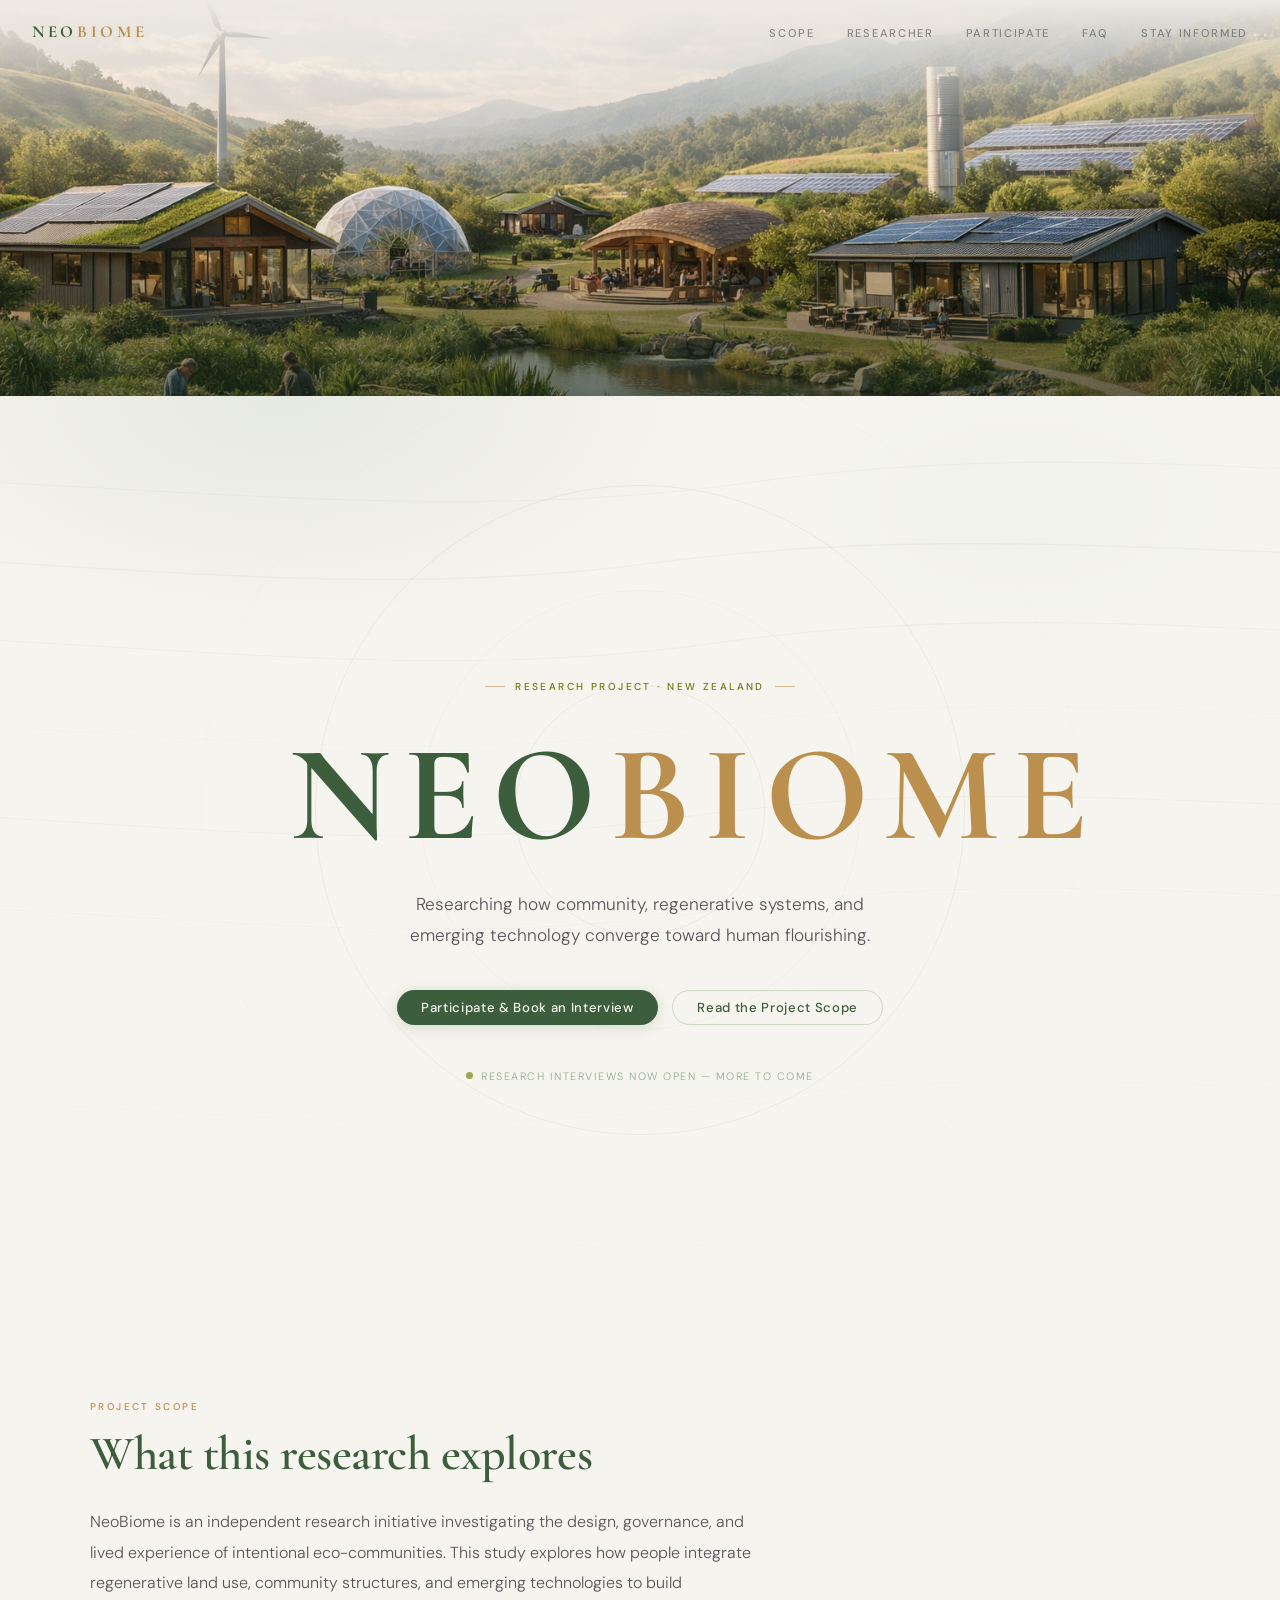
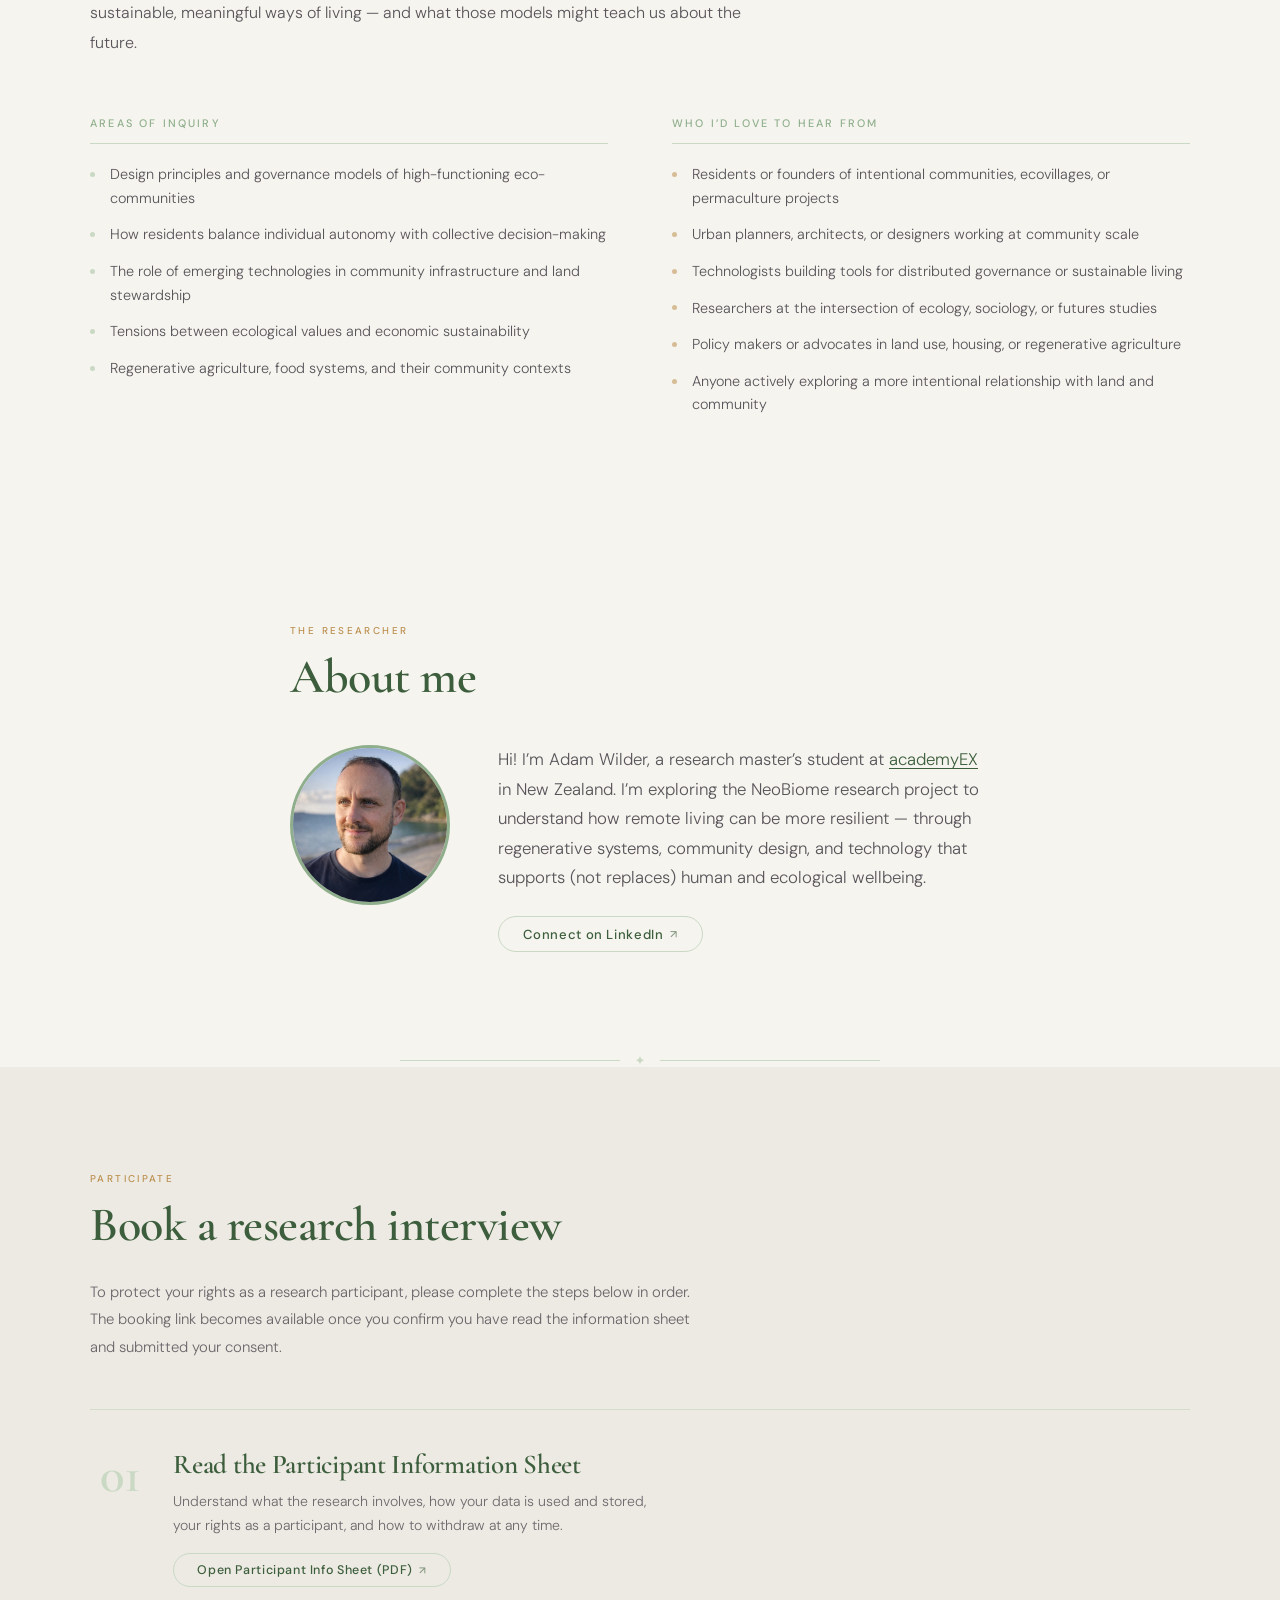
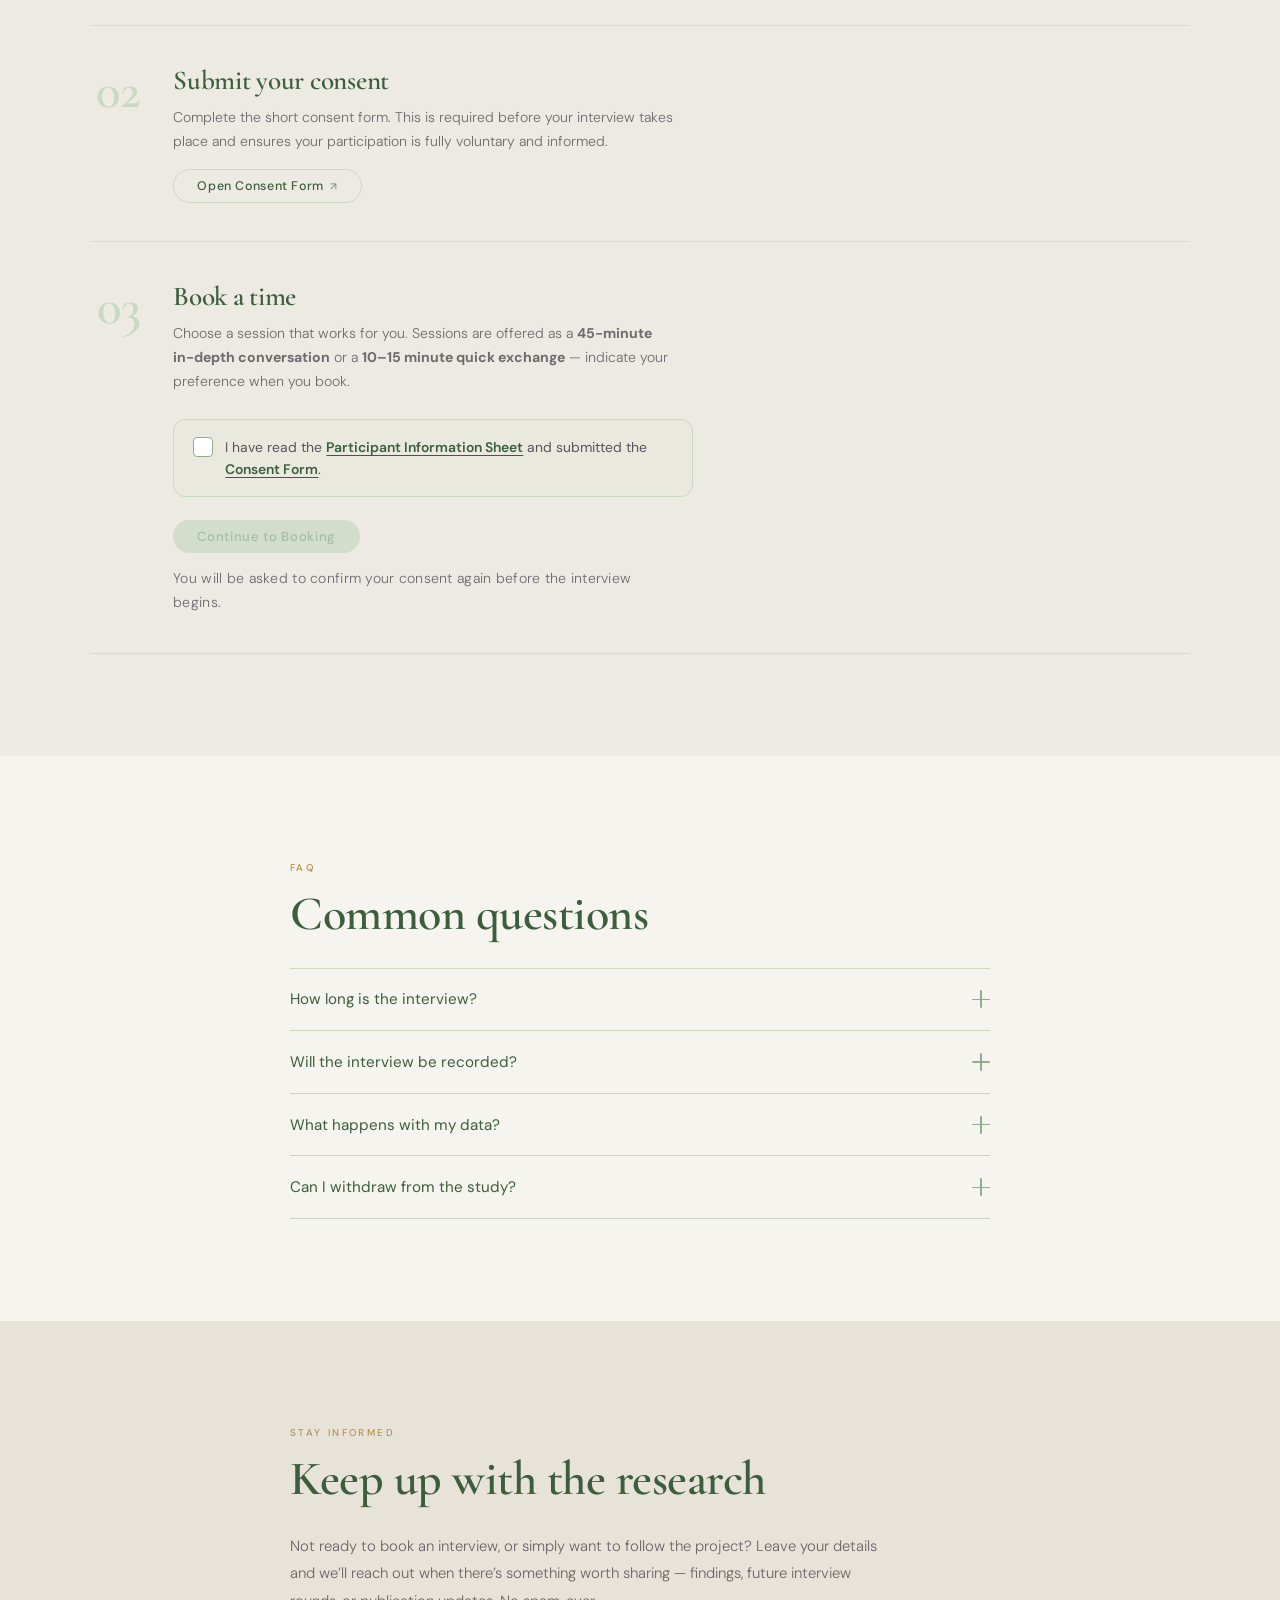
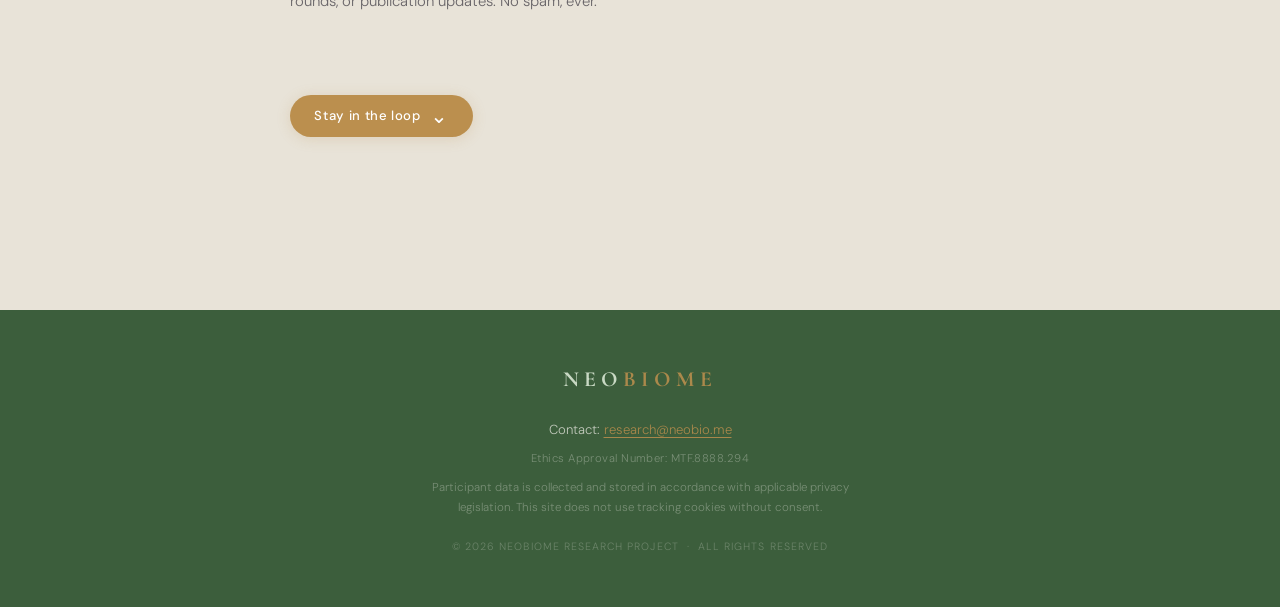
==== index.html @ b0f4252a "Update website" ====
<!DOCTYPE html>
<html lang="en">
<head>
  <meta charset="UTF-8" />
  <meta name="viewport" content="width=device-width, initial-scale=1.0" />

  <!-- ═══════════════════════════════════════════════════
       SEO
  ════════════════════════════════════════════════════ -->
  <title>NeoBiome Research Project — Community Research Interviews Now Open</title>
  <meta name="description" content="An independent research initiative exploring how community, regenerative systems, and emerging technology converge toward human flourishing. Research interviews now open." />
  <!-- REPLACE: update this canonical URL once your domain is confirmed -->
  <link rel="canonical" href="https://neobiomeresearch.com/" />

  <!-- ═══════════════════════════════════════════════════
       OpenGraph / LinkedIn / Facebook
       REPLACE: update og:url and og:image with your real domain
  ════════════════════════════════════════════════════ -->
  <meta property="og:type"        content="website" />
  <meta property="og:url"         content="https://neobiomeresearch.com/" />
  <meta property="og:title"       content="NeoBiome Research Project — Research Interviews Now Open" />
  <meta property="og:description" content="Exploring how community, regenerative systems, and emerging technology converge toward human flourishing. Share your experience in a research interview." />
  <meta property="og:image"       content="https://neobiomeresearch.com/assets/og-image.png" />
  <meta property="og:image:width"  content="1200" />
  <meta property="og:image:height" content="630" />
  <meta property="og:image:alt"    content="NEOBIOME – Research Interviews Open" />

  <!-- Twitter Card -->
  <meta name="twitter:card"        content="summary_large_image" />
  <meta name="twitter:title"       content="NeoBiome Research Project" />
  <meta name="twitter:description" content="Research interviews now open. Exploring community, regenerative systems, and emerging technology." />
  <meta name="twitter:image"       content="https://neobiomeresearch.com/assets/og-image.png" />

  <!-- ═══════════════════════════════════════════════════
       Favicon
       Create /assets/favicon.svg — see instructions below
  ════════════════════════════════════════════════════ -->
  <link rel="icon" type="image/svg+xml" href="/assets/favicon.svg" />
  <link rel="icon" type="image/png"     href="/assets/favicon.png" sizes="32x32" />

  <!-- ═══════════════════════════════════════════════════
       Google Analytics 4

       HOW TO ADD GA4 (3 steps):
       1. Go to analytics.google.com → Admin → Create Property
          → Set up a "Web" data stream for your domain
       2. Copy your Measurement ID — it looks like: G-XXXXXXXXXX
       3. Replace YOUR_GA4_MEASUREMENT_ID in both lines below,
          then delete the surrounding HTML comment tags

       IMPORTANT: Do not share your Measurement ID publicly in
       a README. It is safe in HTML but not in docs.
  ════════════════════════════════════════════════════ -->
  <!--
  <script async src="https://www.googletagmanager.com/gtag/js?id=YOUR_GA4_MEASUREMENT_ID"></script>
  <script>
    window.dataLayer = window.dataLayer || [];
    function gtag(){ dataLayer.push(arguments); }
    gtag('js', new Date());
    gtag('config', 'YOUR_GA4_MEASUREMENT_ID');
  </script>
  -->

  <!-- ═══════════════════════════════════════════════════
       Fonts: Cormorant Garamond (wordmark/headings) + DM Sans (body/UI)
  ════════════════════════════════════════════════════ -->
  <link rel="preconnect" href="https://fonts.googleapis.com" />
  <link rel="preconnect" href="https://fonts.gstatic.com" crossorigin />
  <link href="https://fonts.googleapis.com/css2?family=Cormorant+Garamond:ital,wght@0,400;0,600;0,700;1,400&family=DM+Sans:ital,opsz,wght@0,9..40,300;0,9..40,400;0,9..40,500;1,9..40,300&display=swap" rel="stylesheet" />

  <link rel="stylesheet" href="styles.css" />
</head>
<body>

  <!-- ══════════════════════════════════════════
       NAVIGATION
  ══════════════════════════════════════════ -->
  <nav class="site-nav" id="site-nav" aria-label="Site navigation">
    <a href="#hero" class="nav-wordmark" aria-label="NeoBiome — return to top">
      <span class="neo">NEO</span><span class="biome">BIOME</span>
    </a>

    <ul class="nav-links" id="nav-links" role="list">
      <li><a href="#scope">Scope</a></li>
      <li><a href="#researcher">Researcher</a></li>
      <li><a href="#participate">Participate</a></li>
      <li><a href="#faq">FAQ</a></li>
      <li><a href="#stay-informed">Stay Informed</a></li>
    </ul>

    <button class="nav-toggle" id="nav-toggle" aria-label="Open menu" aria-expanded="false" aria-controls="nav-links">
      <span></span>
      <span></span>
      <span></span>
    </button>
  </nav>


  <!-- ══════════════════════════════════════════
       SCENE IMAGE
  ══════════════════════════════════════════ -->
  <div class="scene">
    <img src="image.png" alt="Landscape representing the NeoBiome research context" />
  </div>

  <!-- ══════════════════════════════════════════
       HERO
  ══════════════════════════════════════════ -->
  <section id="hero" class="hero">

    <!-- Subtle topographic contour lines -->
    <svg class="topo-bg" aria-hidden="true" viewBox="0 0 1440 700"
         preserveAspectRatio="xMidYMid slice" xmlns="http://www.w3.org/2000/svg">
      <path d="M-200,65  C 200,42  500,110 800,68  C1100,26  1280,80  1640,58"  fill="none" stroke="#3C5E3C" stroke-width="0.8" opacity="0.042"/>
      <path d="M-200,125 C 150,100 430,170 730,130 C1030,90  1260,145 1640,118" fill="none" stroke="#3C5E3C" stroke-width="1"   opacity="0.052"/>
      <path d="M-200,188 C 200,162 480,235 780,192 C1080,150 1290,208 1640,180" fill="none" stroke="#3C5E3C" stroke-width="0.9" opacity="0.048"/>
      <path d="M-200,255 C 180,228 460,302 760,258 C1060,215 1275,272 1640,246" fill="none" stroke="#BB8F4E" stroke-width="0.8" opacity="0.040"/>
      <path d="M-200,325 C 170,298 450,372 750,328 C1050,285 1270,342 1640,316" fill="none" stroke="#3C5E3C" stroke-width="1"   opacity="0.038"/>
      <path d="M-200,398 C 200,370 480,445 780,400 C1080,356 1285,414 1640,387" fill="none" stroke="#3C5E3C" stroke-width="0.8" opacity="0.032"/>
      <path d="M-200,472 C 160,445 440,520 740,475 C1040,430 1265,488 1640,461" fill="none" stroke="#BB8F4E" stroke-width="0.7" opacity="0.028"/>
      <path d="M-200,548 C 200,520 480,595 780,550 C1080,506 1280,564 1640,537" fill="none" stroke="#3C5E3C" stroke-width="0.7" opacity="0.024"/>
    </svg>

    <!-- Breathing rings -->
    <div class="rings" aria-hidden="true">
      <div class="ring"></div>
      <div class="ring"></div>
      <div class="ring"></div>
      <div class="ring"></div>
    </div>

    <div class="hero-content">

      <div class="label anim-rise" style="--delay: 0.2s">
        <span class="label-line"></span>
        Research Project · New Zealand
        <span class="label-line"></span>
      </div>

      <h1 class="wordmark anim-rise" style="--delay: 0.4s" aria-label="NeoBiome">
        <span class="neo">NEO</span><span class="biome">BIOME</span>
      </h1>

      <p class="hero-tagline anim-rise" style="--delay: 0.6s">
        Researching how community, regenerative systems,
        and emerging technology converge toward human flourishing.
      </p>

      <div class="hero-actions anim-rise" style="--delay: 0.8s">
        <a href="#participate" class="btn btn-primary">Participate &amp; Book an Interview</a>
        <a href="#scope"       class="btn btn-ghost">Read the Project Scope</a>
      </div>

      <div class="status-row anim-rise" style="--delay: 1.0s">
        <span class="dot" aria-hidden="true"></span>
        <span>Research interviews now open &mdash; more to come</span>
      </div>

    </div>
  </section>


  <!-- ══════════════════════════════════════════
       PROJECT SCOPE
  ══════════════════════════════════════════ -->
  <section id="scope" class="section section-scope">
    <div class="section-inner">

      <div class="section-label">Project Scope</div>
      <h2>What this research explores</h2>

      <p class="scope-overview">
        NeoBiome is an independent research initiative investigating the design, governance,
        and lived experience of intentional eco-communities. This study explores how people
        integrate regenerative land use, community structures, and emerging technologies to
        build sustainable, meaningful ways of living — and what those models might teach us
        about the future.
      </p>

      <div class="scope-columns">

        <div class="scope-col">
          <h3>Areas of inquiry</h3>
          <ul class="scope-list">
            <li>Design principles and governance models of high-functioning eco-communities</li>
            <li>How residents balance individual autonomy with collective decision-making</li>
            <li>The role of emerging technologies in community infrastructure and land stewardship</li>
            <li>Tensions between ecological values and economic sustainability</li>
            <li>Regenerative agriculture, food systems, and their community contexts</li>
          </ul>
        </div>

        <div class="scope-col">
          <h3>Who I&rsquo;d love to hear from</h3>
          <ul class="scope-list scope-list--accent">
            <li>Residents or founders of intentional communities, ecovillages, or permaculture projects</li>
            <li>Urban planners, architects, or designers working at community scale</li>
            <li>Technologists building tools for distributed governance or sustainable living</li>
            <li>Researchers at the intersection of ecology, sociology, or futures studies</li>
            <li>Policy makers or advocates in land use, housing, or regenerative agriculture</li>
            <li>Anyone actively exploring a more intentional relationship with land and community</li>
          </ul>
        </div>

      </div>
    </div>
  </section>


  <!-- ══════════════════════════════════════════
       RESEARCHER
  ══════════════════════════════════════════ -->
  <section id="researcher" class="section section-researcher">
    <div class="section-inner section-inner--narrow">

      <div class="section-label">The Researcher</div>
      <h2>About me</h2>

      <div class="researcher-layout">

        <div class="researcher-photo-wrap">
          <!-- REPLACE: add your profile photo to /assets/ and update src below -->
          <img src="assets/profile.jpeg" alt="Adam Wilder" class="researcher-photo" />
        </div>

        <div class="researcher-bio">
          <p>
            Hi! I&rsquo;m Adam Wilder, a research master&rsquo;s student at
            <a href="https://www.academyex.com/" target="_blank" rel="noopener noreferrer">academyEX</a>
            in New Zealand. I&rsquo;m exploring the NeoBiome research project to understand
            how remote living can be more resilient &mdash; through regenerative systems,
            community design, and technology that supports (not replaces) human and
            ecological wellbeing.
          </p>
          <a href="https://www.linkedin.com/in/wilderadam/"
             target="_blank" rel="noopener noreferrer"
             class="btn btn-ghost btn-linkedin">
            Connect on LinkedIn <span class="btn-ext" aria-hidden="true">↗</span>
          </a>
        </div>

      </div>

    </div>
  </section>


  <!-- ══════════════════════════════════════════
       SECTION DIVIDER
  ══════════════════════════════════════════ -->
  <div class="section-divider" aria-hidden="true">
    <span class="divider-line"></span>
    <span class="divider-leaf">&#10022;</span>
    <span class="divider-line"></span>
  </div>


  <!-- ══════════════════════════════════════════
       PARTICIPATE — CONSENT GATE
  ══════════════════════════════════════════ -->
  <section id="participate" class="section section-participate">
    <div class="section-inner">

      <div class="section-label">Participate</div>
      <h2>Book a research interview</h2>

      <p class="section-intro">
        To protect your rights as a research participant, please complete the steps below in
        order. The booking link becomes available once you confirm you have read the information
        sheet and submitted your consent.
      </p>

      <div class="consent-gate" role="list">

        <!-- Step 01 -->
        <div class="step" role="listitem">
          <div class="step-layout">
            <span class="step-num" aria-hidden="true">01</span>
            <div class="step-body">
              <h3>Read the Participant Information Sheet</h3>
              <p>Understand what the research involves, how your data is used and stored,
                 your rights as a participant, and how to withdraw at any time.</p>
              <!-- REPLACE: set href to your PDF URL, e.g. a Google Drive link or /assets/participant-info.pdf -->
              <a href="/assets/docs/Participant-Information-Sheet.pdf"
                 target="_blank" rel="noopener noreferrer"
                 class="btn btn-step">
                Open Participant Info Sheet (PDF) <span class="btn-ext" aria-hidden="true">↗</span>
              </a>
            </div>
          </div>
        </div>

        <!-- Step 02 -->
        <div class="step" role="listitem">
          <div class="step-layout">
            <span class="step-num" aria-hidden="true">02</span>
            <div class="step-body">
              <h3>Submit your consent</h3>
              <p>Complete the short consent form. This is required before your interview
                 takes place and ensures your participation is fully voluntary and informed.</p>
              <!-- REPLACE: set href to your Microsoft Forms consent URL -->
              <a href="https://forms.office.com/e/SNfatqB4rr"
                 target="_blank" rel="noopener noreferrer"
                 class="btn btn-step">
                Open Consent Form <span class="btn-ext" aria-hidden="true">↗</span>
              </a>
            </div>
          </div>
        </div>

        <!-- Step 03 -->
        <div class="step step--book" role="listitem">
          <div class="step-layout">
            <span class="step-num" aria-hidden="true">03</span>
            <div class="step-body">
              <h3>Book a time</h3>
              <p>Choose a session that works for you. Sessions are offered as a
                 <strong>45-minute in-depth conversation</strong> or a
                 <strong>10–15 minute quick exchange</strong> — indicate your preference
                 when you book.</p>

              <label class="consent-check" for="consent-checkbox">
                <input type="checkbox" id="consent-checkbox" />
                <span class="check-mark" aria-hidden="true"></span>
                <span class="check-label">
                  I have read the
                  <a href="/assets/docs/Participant-Information-Sheet.pdf" target="_blank" rel="noopener noreferrer">Participant Information Sheet</a>
                  and submitted the
                  <a href="https://forms.office.com/e/SNfatqB4rr" target="_blank" rel="noopener noreferrer">Consent Form</a>.
                </span>
              </label>

              <!-- Booking URL is already live — provided by user -->
              <a href="https://outlook.office.com/book/NeobiomeResearchProjectInterviews@neobio.me/?ismsaljsauthenabled"
                 target="_blank" rel="noopener noreferrer"
                 class="btn btn-primary btn-book"
                 id="booking-btn"
                 aria-disabled="true"
                 tabindex="-1">
                Continue to Booking
              </a>

              <p class="consent-note">
                You will be asked to confirm your consent again before the interview begins.
              </p>
            </div>
          </div>
        </div>

      </div><!-- /consent-gate -->
    </div>
  </section>


  <!-- ══════════════════════════════════════════
       FAQ
  ══════════════════════════════════════════ -->
  <section id="faq" class="section section-faq">
    <div class="section-inner section-inner--narrow">

      <div class="section-label">FAQ</div>
      <h2>Common questions</h2>

      <div class="faq-list">

        <div class="faq-item">
          <button class="faq-q" aria-expanded="false">
            How long is the interview?
            <span class="faq-icon" aria-hidden="true"></span>
          </button>
          <div class="faq-a" hidden>
            <p>Sessions are offered as a <strong>45-minute in-depth conversation</strong>
               or a <strong>10–15 minute quick exchange</strong> if your time is limited.
               Both formats are equally valued — you can indicate your preference when booking.</p>
          </div>
        </div>

        <div class="faq-item">
          <button class="faq-q" aria-expanded="false">
            Will the interview be recorded?
            <span class="faq-icon" aria-hidden="true"></span>
          </button>
          <div class="faq-a" hidden>
            <p>Only with your explicit consent. If you agree, the session may be audio-recorded
               to support accurate note-taking. Recordings are not shared externally and are
               deleted after transcription is complete.</p>
          </div>
        </div>

        <div class="faq-item">
          <button class="faq-q" aria-expanded="false">
            What happens with my data?
            <span class="faq-icon" aria-hidden="true"></span>
          </button>
          <div class="faq-a" hidden>
            <p>All data is anonymised before analysis. Nothing identifying will be published
               without your explicit consent. Full details — including retention periods and
               secure storage arrangements — are in the <a href="assets/docs/Participant-Information-Sheet.pdf" target="_blank" rel="noopener noreferrer">Participant Information Sheet</a>.</p>
          </div>
        </div>

        <div class="faq-item">
          <button class="faq-q" aria-expanded="false">
            Can I withdraw from the study?
            <span class="faq-icon" aria-hidden="true"></span>
          </button>
          <div class="faq-a" hidden>
            <p>Yes. You may withdraw at any time before data analysis begins, without giving
               a reason and without any consequence. Any data collected will be excluded from
               the study upon request. Contact
               <!-- REPLACE: update if email changes -->
               <a href="mailto:research@neobio.me">research@neobio.me</a>
               to withdraw.</p>
          </div>
        </div>

      </div>
    </div>
  </section>


  <!-- ══════════════════════════════════════════
       STAY INFORMED — Expression of Interest
  ══════════════════════════════════════════ -->
  <section id="stay-informed" class="section section-eoi">
    <div class="section-inner section-inner--narrow">

      <div class="section-label">Stay Informed</div>
      <h2>Keep up with the research</h2>

      <p class="section-intro">
        Not ready to book an interview, or simply want to follow the project?
        Leave your details and we&rsquo;ll reach out when there&rsquo;s something
        worth sharing &mdash; findings, future interview rounds, or publication updates.
        No spam, ever.
      </p>

      <!-- Toggle button — form is closed by default -->
      <button class="btn btn-gold eoi-toggle" id="eoi-toggle" aria-expanded="false" aria-controls="eoi-collapse">
        Stay in the loop
        <span class="eoi-toggle-arrow" aria-hidden="true">&#8964;</span>
      </button>

      <!-- Collapsible form panel -->
      <div class="eoi-collapse" id="eoi-collapse" aria-hidden="true">

        <form class="eoi-form" id="eoi-form" action="https://formspree.io/f/mvzbnyaa" method="POST">

          <div class="eoi-row">
            <label class="eoi-label" for="eoi-name">Name <span class="eoi-required" aria-hidden="true">*</span></label>
            <input class="eoi-input" id="eoi-name" name="name" type="text" required placeholder="Your name" autocomplete="name" />
          </div>

          <div class="eoi-row">
            <label class="eoi-label" for="eoi-email">Email <span class="eoi-required" aria-hidden="true">*</span></label>
            <input class="eoi-input" id="eoi-email" name="email" type="email" required placeholder="you@example.com" autocomplete="email" />
          </div>

          <div class="eoi-row">
            <label class="eoi-label" for="eoi-org">Organisation <span class="eoi-optional">optional</span></label>
            <input class="eoi-input" id="eoi-org" name="organisation" type="text" placeholder="e.g. university, community, company" />
          </div>

          <div class="eoi-row">
            <label class="eoi-label" for="eoi-draws">What draws you here <span class="eoi-optional">optional</span></label>
            <textarea class="eoi-input eoi-textarea" id="eoi-draws" name="draws_you" rows="4" placeholder="Tell us a little about your interest in the project…"></textarea>
          </div>

          <div class="eoi-row">
            <span class="eoi-label">Areas of interest <span class="eoi-optional">optional</span></span>
            <div class="eoi-check-grid">
              <label class="eoi-check-item">
                <input type="checkbox" name="interest" value="Eco-villages / Community building" />
                <span class="eoi-check-box" aria-hidden="true"></span>
                <span>Eco-villages / Community building</span>
              </label>
              <label class="eoi-check-item">
                <input type="checkbox" name="interest" value="Technology adaptation" />
                <span class="eoi-check-box" aria-hidden="true"></span>
                <span>Technology adaptation</span>
              </label>
              <label class="eoi-check-item">
                <input type="checkbox" name="interest" value="Policy / Legal" />
                <span class="eoi-check-box" aria-hidden="true"></span>
                <span>Policy / Legal</span>
              </label>
              <label class="eoi-check-item">
                <input type="checkbox" name="interest" value="Housing / Infrastructure" />
                <span class="eoi-check-box" aria-hidden="true"></span>
                <span>Housing / Infrastructure</span>
              </label>
              <label class="eoi-check-item">
                <input type="checkbox" name="interest" value="Energy systems" />
                <span class="eoi-check-box" aria-hidden="true"></span>
                <span>Energy systems</span>
              </label>
              <label class="eoi-check-item">
                <input type="checkbox" name="interest" value="Food systems" />
                <span class="eoi-check-box" aria-hidden="true"></span>
                <span>Food systems</span>
              </label>
              <label class="eoi-check-item eoi-check-other">
                <input type="checkbox" name="interest" value="Other" id="interest-other-check" />
                <span class="eoi-check-box" aria-hidden="true"></span>
                <span>Other</span>
              </label>
            </div>
            <input class="eoi-input eoi-other-input" id="interest-other-text" name="interest_other"
                   type="text" placeholder="Please specify…" hidden />
          </div>

          <!-- Honeypot — hidden from humans, catches bots -->
          <input type="text" name="_gotcha" style="display:none" tabindex="-1" autocomplete="off" />

          <div class="eoi-actions">
            <button type="submit" class="btn btn-gold" id="eoi-submit">
              Send my details
            </button>
          </div>

          <p class="eoi-status" id="eoi-status" aria-live="polite" hidden></p>

        </form>

        <p class="eoi-privacy">
          Your details will be used only to send you updates about this research project.
          To be removed from the list at any time, email
          <a href="mailto:research@neobio.me">research@neobio.me</a>.
          We do not share your information with third parties.
        </p>

      </div>

    </div>
  </section>


  <!-- ══════════════════════════════════════════
       FOOTER
  ══════════════════════════════════════════ -->
  <footer class="site-footer">

    <div class="footer-content">

      <div class="footer-wordmark" aria-label="NeoBiome">
        <span class="neo">NEO</span><span class="biome">BIOME</span>
      </div>

      <p class="footer-copy">
        Contact:
        <a href="mailto:research@neobio.me">research@neobio.me</a>
      </p>

    
      <p class="footer-ethics">
        Ethics Approval Number: MTF.8888.294
      </p>

      <p class="footer-privacy">
        Participant data is collected and stored in accordance with applicable privacy
        legislation. This site does not use tracking cookies without consent.
      </p>

      <p class="footer-legal">
        &copy; 2026 NeoBiome Research Project &nbsp;&middot;&nbsp; All rights reserved
      </p>

    </div>
  </footer>

  <script src="script.js"></script>
</body>
</html>
---- styles.css ----
/* ═══════════════════════════════════════════════════════
   NEOBIOME RESEARCH — styles.css
   ═══════════════════════════════════════════════════════ */

/* ── Reset ── */
*, *::before, *::after {
  box-sizing: border-box;
  margin: 0;
  padding: 0;
}

/* ── Custom Properties ── */
:root {
  /* Brand palette */
  --forest:      #3C5E3C;
  --sage:        #8FAF8C;
  --olive:       #677C0F;
  --spring:      #9AA84D;
  --graphite:    #58545A;
  --moss:        #C9D9C4;
  --gold:        #BB8F4E;
  --ivory:       #F6F4EF;
  --ivory-mid:   #EDEAE3;
  --ivory-dark:  #E8E3D8;

  /* Typography */
  --font-display: 'Cormorant Garamond', Georgia, serif;
  --font-body:    'DM Sans', system-ui, -apple-system, sans-serif;

  /* Spacing & Layout */
  --max-width:    1100px;
  --section-pad:  clamp(4rem, 8vw, 7rem);
  --radius-pill:  100px;
  --radius-card:  12px;

  /* Shadows */
  --shadow-btn:   0 2px 14px rgba(60, 94, 60, 0.18);
  --shadow-soft:  0 4px 24px rgba(60, 94, 60, 0.08);

  /* Motion */
  --ease:         0.25s ease;
}

/* ── Base ── */
html {
  scroll-behavior: smooth;
}

body {
  background-color: var(--ivory);
  color: var(--graphite);
  font-family: var(--font-body);
  font-weight: 300;
  font-size: 1rem;
  line-height: 1.72;
  -webkit-font-smoothing: antialiased;
  -moz-osx-font-smoothing: grayscale;
}

img { display: block; max-width: 100%; }
a   { color: inherit; text-decoration: none; }
ul  { list-style: none; }

/* ── Accessibility: focus rings ── */
:focus-visible {
  outline: 2px solid var(--gold);
  outline-offset: 3px;
  border-radius: 3px;
}

/* ── Shared wordmark split colours ── */
.neo   { color: var(--forest); }
.biome { color: var(--gold); }


/* ═══════════════════════════════════════════════════════
   ANIMATIONS
   ═══════════════════════════════════════════════════════ */
@keyframes riseIn {
  from { opacity: 0; transform: translateY(22px); }
  to   { opacity: 1; transform: translateY(0); }
}

@keyframes breathe {
  0%, 100% { transform: translate(-50%, -50%) scale(1);    opacity: 1; }
  50%       { transform: translate(-50%, -50%) scale(1.04); opacity: 0.48; }
}

@keyframes pulse {
  0%, 100% { opacity: 1;   box-shadow: 0 0 0 0   rgba(154, 168, 77, 0.5); }
  50%       { opacity: 0.6; box-shadow: 0 0 0 6px rgba(154, 168, 77, 0); }
}

.anim-rise {
  opacity: 0;
  animation: riseIn 1s ease forwards;
  animation-delay: var(--delay, 0s);
}


/* ═══════════════════════════════════════════════════════
   NAVIGATION
   ═══════════════════════════════════════════════════════ */
.site-nav {
  position: fixed;
  top: 0; left: 0; right: 0;
  z-index: 200;
  display: flex;
  align-items: center;
  justify-content: space-between;
  padding: 1.1rem 2rem;
  transition: background var(--ease), box-shadow var(--ease);
}

.site-nav.scrolled {
  background: rgba(246, 244, 239, 0.93);
  backdrop-filter: blur(14px);
  -webkit-backdrop-filter: blur(14px);
  box-shadow: 0 1px 0 rgba(60, 94, 60, 0.09);
}

.nav-wordmark {
  font-family: var(--font-display);
  font-size: 1.05rem;
  font-weight: 700;
  letter-spacing: 0.22em;
  text-transform: uppercase;
  transition: opacity var(--ease);
}
.nav-wordmark:hover { opacity: 0.65; }

.nav-links {
  display: flex;
  gap: 2rem;
  list-style: none;
}

.nav-links a {
  font-size: 0.7rem;
  font-weight: 500;
  letter-spacing: 0.15em;
  text-transform: uppercase;
  color: var(--graphite);
  opacity: 0.65;
  transition: opacity var(--ease);
}
.nav-links a:hover { opacity: 1; }

/* Hamburger toggle — hidden on desktop */
.nav-toggle {
  display: none;
  flex-direction: column;
  justify-content: center;
  gap: 5px;
  width: 36px;
  height: 36px;
  padding: 6px;
  background: none;
  border: none;
  cursor: pointer;
}

.nav-toggle span {
  display: block;
  width: 22px;
  height: 1.5px;
  background: var(--forest);
  border-radius: 2px;
  transition: transform 0.28s ease, opacity 0.28s ease;
  transform-origin: center;
}

.site-nav.open .nav-toggle span:nth-child(1) { transform: translateY(6.5px) rotate(45deg); }
.site-nav.open .nav-toggle span:nth-child(2) { opacity: 0; transform: scaleX(0); }
.site-nav.open .nav-toggle span:nth-child(3) { transform: translateY(-6.5px) rotate(-45deg); }


/* ═══════════════════════════════════════════════════════
   HERO
   ═══════════════════════════════════════════════════════ */
.hero {
  position: relative;
  min-height: 100svh;
  display: flex;
  align-items: center;
  justify-content: center;
  padding: 9rem 2rem 5rem;
  overflow: hidden;
  background-color: var(--ivory);
}

/* Soft ambient radial light */
.hero::before {
  content: '';
  position: absolute;
  inset: 0;
  background:
    radial-gradient(ellipse 65% 50% at 22% 0%,  rgba(143, 175, 140, 0.15) 0%, transparent 55%),
    radial-gradient(ellipse 50% 40% at 80% 12%, rgba(195, 225, 200, 0.10) 0%, transparent 50%);
  pointer-events: none;
  z-index: 0;
}

/* Topographic SVG background */
.topo-bg {
  position: absolute;
  inset: 0;
  width: 100%;
  height: 100%;
  pointer-events: none;
  z-index: 0;
}

/* Breathing rings */
.rings {
  position: absolute;
  top: 46%;
  left: 50%;
  pointer-events: none;
  z-index: 0;
}

.ring {
  position: absolute;
  border-radius: 50%;
  border: 1px solid rgba(60, 94, 60, 0.07);
  transform: translate(-50%, -50%);
  animation: breathe 9s ease-in-out infinite;
}

.ring:nth-child(1) { width: 250px;  height: 250px;  animation-delay: 0s; }
.ring:nth-child(2) { width: 440px;  height: 440px;  animation-delay: 1.5s; border-color: rgba(187, 143, 78, 0.06); }
.ring:nth-child(3) { width: 650px;  height: 650px;  animation-delay: 3s; }
.ring:nth-child(4) { width: 880px;  height: 880px;  animation-delay: 4.5s; border-color: rgba(143, 175, 140, 0.04); }

/* Hero text container */
.hero-content {
  position: relative;
  z-index: 1;
  text-align: center;
  max-width: 700px;
}

/* Label row */
.label {
  display: inline-flex;
  align-items: center;
  gap: 0.65rem;
  font-size: 0.63rem;
  font-weight: 500;
  letter-spacing: 0.24em;
  text-transform: uppercase;
  color: var(--olive);
  margin-bottom: 2rem;
}

.label-line {
  display: inline-block;
  width: 20px;
  height: 1px;
  background: var(--gold);
  opacity: 0.55;
}

/* Wordmark — large display */
.wordmark {
  display: block;
  font-family: var(--font-display);
  font-size: clamp(4.2rem, 14vw, 8.5rem);
  font-weight: 700;
  letter-spacing: 0.1em;
  line-height: 1;
  text-transform: uppercase;
  margin-bottom: 1.6rem;
}

/* Hero tagline */
.hero-tagline {
  font-size: clamp(0.95rem, 2vw, 1.08rem);
  font-weight: 300;
  line-height: 1.8;
  color: var(--graphite);
  max-width: 520px;
  margin: 0 auto 2.4rem;
  opacity: 0.9;
}

/* CTA row */
.hero-actions {
  display: flex;
  flex-wrap: wrap;
  gap: 0.9rem;
  justify-content: center;
  margin-bottom: 2.2rem;
}

/* Status indicator */
.status-row {
  display: inline-flex;
  align-items: center;
  gap: 0.5rem;
  font-size: 0.67rem;
  letter-spacing: 0.14em;
  text-transform: uppercase;
  color: var(--sage);
}

.dot {
  width: 7px;
  height: 7px;
  border-radius: 50%;
  background: var(--spring);
  flex-shrink: 0;
  animation: pulse 3s ease-in-out infinite;
}


/* ═══════════════════════════════════════════════════════
   BUTTONS
   ═══════════════════════════════════════════════════════ */
.btn {
  display: inline-flex;
  align-items: center;
  gap: 0.4rem;
  padding: 0.78em 1.85em;
  border-radius: var(--radius-pill);
  font-family: var(--font-body);
  font-size: 0.82rem;
  font-weight: 500;
  letter-spacing: 0.05em;
  line-height: 1;
  white-space: nowrap;
  cursor: pointer;
  border: none;
  text-decoration: none;
  transition: background var(--ease), color var(--ease),
              box-shadow var(--ease), transform var(--ease),
              border-color var(--ease), opacity var(--ease);
}

/* Primary — forest green filled */
.btn-primary {
  background: var(--forest);
  color: var(--ivory);
  box-shadow: var(--shadow-btn);
}
.btn-primary:hover {
  background: var(--olive);
  transform: translateY(-1px);
  box-shadow: 0 5px 22px rgba(60, 94, 60, 0.25);
}
.btn-primary:active { transform: translateY(0); }

/* Ghost — outlined */
.btn-ghost {
  background: transparent;
  color: var(--forest);
  border: 1px solid var(--moss);
}
.btn-ghost:hover {
  background: rgba(201, 217, 196, 0.28);
  border-color: var(--sage);
}

/* Step buttons — outlined, slightly smaller */
.btn-step {
  margin-top: 1rem;
  background: transparent;
  color: var(--forest);
  border: 1px solid var(--moss);
  font-size: 0.78rem;
}
.btn-step:hover {
  background: rgba(201, 217, 196, 0.28);
  border-color: var(--sage);
}

.btn-ext {
  font-size: 0.85em;
  opacity: 0.6;
}

/* Booking button — disabled state */
.btn-book[aria-disabled="true"] {
  background: var(--moss);
  color: var(--sage);
  box-shadow: none;
  cursor: not-allowed;
  pointer-events: none;
  opacity: 0.75;
  transform: none;
}

/* Booking button — enabled (reverts to .btn-primary appearance) */
.btn-book[aria-disabled="false"],
.btn-book:not([aria-disabled]) {
  pointer-events: auto;
  cursor: pointer;
}


/* ═══════════════════════════════════════════════════════
   SECTIONS — shared
   ═══════════════════════════════════════════════════════ */
.section {
  padding: var(--section-pad) 2rem;
}

.section-inner {
  max-width: var(--max-width);
  margin: 0 auto;
}

.section-inner--narrow {
  max-width: 700px;
}

.section-label {
  font-size: 0.62rem;
  font-weight: 500;
  letter-spacing: 0.24em;
  text-transform: uppercase;
  color: var(--gold);
  margin-bottom: 0.7rem;
}

.section h2 {
  font-family: var(--font-display);
  font-size: clamp(2rem, 5vw, 3rem);
  font-weight: 600;
  color: var(--forest);
  line-height: 1.15;
  margin-bottom: 1.6rem;
  letter-spacing: -0.01em;
}

.section-intro {
  font-size: 0.93rem;
  line-height: 1.85;
  color: var(--graphite);
  max-width: 600px;
  margin-bottom: 3rem;
  opacity: 0.88;
}


/* ═══════════════════════════════════════════════════════
   PROJECT SCOPE
   ═══════════════════════════════════════════════════════ */
.section-scope {
  background: var(--ivory);
}

.scope-overview {
  font-size: 1rem;
  line-height: 1.88;
  color: var(--graphite);
  max-width: 680px;
  margin-bottom: 3.5rem;
}

.scope-columns {
  display: grid;
  grid-template-columns: 1fr 1fr;
  gap: 3rem 4rem;
}

.scope-col h3 {
  font-family: var(--font-body);
  font-size: 0.68rem;
  font-weight: 500;
  letter-spacing: 0.2em;
  text-transform: uppercase;
  color: var(--sage);
  margin-bottom: 1.2rem;
  padding-bottom: 0.65rem;
  border-bottom: 1px solid var(--moss);
}

.scope-list {
  display: flex;
  flex-direction: column;
  gap: 0.8rem;
}

.scope-list li {
  font-size: 0.9rem;
  line-height: 1.65;
  color: var(--graphite);
  padding-left: 1.25rem;
  position: relative;
}

.scope-list li::before {
  content: '';
  position: absolute;
  left: 0;
  top: 0.62em;
  width: 5px;
  height: 5px;
  border-radius: 50%;
  background: var(--moss);
  flex-shrink: 0;
}

.scope-list--accent li::before {
  background: rgba(187, 143, 78, 0.55);
}


/* ═══════════════════════════════════════════════════════
   SECTION DIVIDER
   ═══════════════════════════════════════════════════════ */
.section-divider {
  display: flex;
  align-items: center;
  justify-content: center;
  gap: 0.9rem;
  padding: 0 2rem;
}

.divider-line {
  flex: 1;
  max-width: 220px;
  height: 1px;
  background: var(--moss);
}

.divider-leaf {
  color: var(--moss);
  font-size: 0.82rem;
  line-height: 1;
}


/* ═══════════════════════════════════════════════════════
   PARTICIPATE — CONSENT GATE
   ═══════════════════════════════════════════════════════ */
.section-participate {
  background: var(--ivory-mid);
}

.consent-gate {
  display: flex;
  flex-direction: column;
  gap: 0;
  border-top: 1px solid rgba(201, 217, 196, 0.7);
}

/* Individual step */
.step {
  border-bottom: 1px solid rgba(201, 217, 196, 0.7);
  padding: 2.4rem 0;
}

/* Step inner layout */
.step-layout {
  display: flex;
  gap: 2rem;
  align-items: flex-start;
}

/* Large step number */
.step-num {
  font-family: var(--font-display);
  font-size: clamp(2.2rem, 5vw, 3.2rem);
  font-weight: 600;
  color: var(--moss);
  line-height: 1;
  flex-shrink: 0;
  width: 3.2rem;
  text-align: right;
  user-select: none;
  margin-top: 0.1rem;
}

/* Step content column */
.step-body {
  flex: 1;
}

.step-body h3 {
  font-family: var(--font-display);
  font-size: clamp(1.3rem, 3vw, 1.7rem);
  font-weight: 600;
  color: var(--forest);
  line-height: 1.2;
  margin-bottom: 0.45rem;
  letter-spacing: -0.01em;
}

.step-body > p {
  font-size: 0.88rem;
  line-height: 1.72;
  color: var(--graphite);
  opacity: 0.85;
  max-width: 500px;
}

/* Consent checkbox — custom styled */
.consent-check {
  display: flex;
  align-items: flex-start;
  gap: 0.75rem;
  cursor: pointer;
  margin-top: 1.6rem;
  margin-bottom: 1.4rem;
  padding: 1rem 1.2rem;
  border: 1px solid var(--moss);
  border-radius: var(--radius-card);
  background: rgba(201, 217, 196, 0.12);
  max-width: 520px;
  transition: border-color var(--ease), background var(--ease);
}

.consent-check:hover {
  border-color: var(--sage);
  background: rgba(201, 217, 196, 0.22);
}

/* Hide native input visually but keep accessible */
.consent-check input[type="checkbox"] {
  position: absolute;
  opacity: 0;
  width: 0;
  height: 0;
  pointer-events: none;
}

/* Custom check box */
.check-mark {
  display: flex;
  align-items: center;
  justify-content: center;
  width: 20px;
  height: 20px;
  min-width: 20px;
  border: 1.5px solid var(--sage);
  border-radius: 4px;
  background: white;
  margin-top: 0.1rem;
  transition: background var(--ease), border-color var(--ease);
}

/* Checkmark tick via pseudo */
.check-mark::after {
  content: '';
  display: none;
  width: 5px;
  height: 9px;
  border: 2px solid white;
  border-top: none;
  border-left: none;
  transform: rotate(45deg) translate(-0.5px, -1px);
}

.consent-check input:checked ~ .check-mark {
  background: var(--forest);
  border-color: var(--forest);
}
.consent-check input:checked ~ .check-mark::after {
  display: block;
}

/* Keyboard focus on the hidden input — show on label's check-mark */
.consent-check input:focus-visible ~ .check-mark {
  outline: 2px solid var(--gold);
  outline-offset: 2px;
}

.check-label {
  font-size: 0.87rem;
  line-height: 1.6;
  color: var(--graphite);
  font-weight: 400;
}

.check-label a {
  color: var(--forest);
  font-weight: 600;
  text-decoration: underline;
  text-underline-offset: 3px;
}

/* Consent note below booking button */
.consent-note {
  margin-top: 0.8rem;
  font-size: 0.74rem;
  color: var(--sage);
  letter-spacing: 0.02em;
  line-height: 1.55;
  max-width: 420px;
}


/* ═══════════════════════════════════════════════════════
   FAQ — Accordion
   ═══════════════════════════════════════════════════════ */
.section-faq {
  background: var(--ivory);
}

.faq-list {
  margin-top: 0.5rem;
  border-top: 1px solid var(--moss);
}

.faq-item {
  border-bottom: 1px solid var(--moss);
}

.faq-q {
  display: flex;
  align-items: center;
  justify-content: space-between;
  width: 100%;
  padding: 1.3rem 0;
  background: none;
  border: none;
  cursor: pointer;
  text-align: left;
  font-family: var(--font-body);
  font-size: 0.95rem;
  font-weight: 400;
  color: var(--forest);
  gap: 1.2rem;
  transition: color var(--ease);
}

.faq-q:hover { color: var(--olive); }

/* Plus/minus icon */
.faq-icon {
  display: block;
  width: 18px;
  height: 18px;
  flex-shrink: 0;
  position: relative;
}

.faq-icon::before,
.faq-icon::after {
  content: '';
  position: absolute;
  background: var(--sage);
  border-radius: 2px;
  transition: transform 0.28s ease, opacity 0.28s ease;
}

/* Horizontal bar */
.faq-icon::before {
  top: 50%; left: 0; right: 0;
  height: 1.5px;
  margin-top: -0.75px;
}

/* Vertical bar */
.faq-icon::after {
  left: 50%; top: 0; bottom: 0;
  width: 1.5px;
  margin-left: -0.75px;
}

/* Collapse vertical bar when open */
.faq-q[aria-expanded="true"] .faq-icon::after {
  transform: rotate(90deg);
  opacity: 0;
}

.faq-a {
  padding: 0 2rem 1.4rem 0;
}

.faq-a p {
  font-size: 0.9rem;
  line-height: 1.82;
  color: var(--graphite);
  max-width: 600px;
}

.faq-a a {
  color: var(--olive);
  text-decoration: underline;
  text-underline-offset: 3px;
}
.faq-a a:hover { opacity: 0.75; }


/* ═══════════════════════════════════════════════════════
   STAY INFORMED — Expression of Interest
   ═══════════════════════════════════════════════════════ */
.section-eoi {
  background: var(--ivory-dark);
}

/* Invite card — fields preview + link */
.eoi-invite {
  display: flex;
  flex-direction: column;
  gap: 1.5rem;
  max-width: 480px;
}

/* Field tags — visual preview of what the form asks */
.eoi-fields {
  display: flex;
  flex-wrap: wrap;
  gap: 0.55rem;
}

.eoi-field-tag {
  display: inline-flex;
  align-items: baseline;
  gap: 0.35rem;
  font-size: 0.72rem;
  font-weight: 400;
  color: var(--graphite);
  padding: 0.3em 0.85em;
  border: 1px solid var(--moss);
  border-radius: var(--radius-pill);
  background: rgba(255, 255, 255, 0.55);
}

.eoi-field-opt {
  font-size: 0.65rem;
  color: var(--sage);
  font-weight: 300;
}

/* Privacy note */
.eoi-privacy {
  font-size: 0.73rem;
  line-height: 1.65;
  color: var(--sage);
}

/* Gold button variant */
.btn-gold {
  background: var(--gold);
  color: white;
  box-shadow: 0 2px 14px rgba(187, 143, 78, 0.22);
}

.btn-gold:hover {
  background: #a67c42;
  transform: translateY(-1px);
  box-shadow: 0 5px 20px rgba(187, 143, 78, 0.30);
}

.btn-gold:active { transform: translateY(0); }

.btn-gold:disabled,
.btn-gold[disabled] {
  opacity: 0.6;
  cursor: not-allowed;
  pointer-events: none;
  transform: none;
}

/* ═══════════════════════════════════════════════════════
   FOOTER
   ═══════════════════════════════════════════════════════ */
.site-footer {
  position: relative;
}

/* Scene image */
.scene {
  position: relative;
  width: 100%;
  height: 44vh;
  min-height: 220px;
  overflow: hidden;
}

.scene img {
  width: 100%;
  height: 100%;
  object-fit: cover;
  object-position: center 35%;
}

/* Fade top of image into page background */
.scene::before {
  content: '';
  position: absolute;
  inset: 0;
  background: linear-gradient(
    to bottom,
    var(--ivory-mid) 0%,
    rgba(232, 227, 216, 0.4) 28%,
    transparent 55%
  );
  z-index: 1;
  pointer-events: none;
}

/* Dark vignette at base */
.scene::after {
  content: '';
  position: absolute;
  inset: 0;
  background: linear-gradient(
    to bottom,
    transparent 48%,
    rgba(28, 44, 28, 0.62) 100%
  );
  z-index: 1;
  pointer-events: none;
}

/* Footer text content */
.footer-content {
  background: var(--forest);
  color: rgba(246, 244, 239, 0.72);
  padding: 3.2rem 2rem;
  text-align: center;
}

.footer-wordmark {
  font-family: var(--font-display);
  font-size: 1.35rem;
  font-weight: 700;
  letter-spacing: 0.24em;
  text-transform: uppercase;
  margin-bottom: 1.3rem;
}

.footer-wordmark .neo   { color: var(--moss); }
.footer-wordmark .biome { color: var(--gold); opacity: 0.88; }

.footer-copy {
  font-size: 0.82rem;
  margin-bottom: 0.5rem;
}

.footer-copy a {
  color: var(--gold);
  opacity: 0.85;
  text-decoration: underline;
  text-underline-offset: 3px;
}
.footer-copy a:hover { opacity: 1; }

.footer-ethics {
  font-size: 0.7rem;
  opacity: 0.45;
  margin-bottom: 0.6rem;
  letter-spacing: 0.04em;
}

.footer-privacy {
  font-size: 0.72rem;
  opacity: 0.45;
  max-width: 460px;
  margin: 0 auto 1.3rem;
  line-height: 1.7;
}

.footer-legal {
  font-size: 0.66rem;
  letter-spacing: 0.1em;
  opacity: 0.35;
  text-transform: uppercase;
}


/* ═══════════════════════════════════════════════════════
   RESPONSIVE — Tablet (≤ 900px)
   ═══════════════════════════════════════════════════════ */
@media (max-width: 900px) {
  .scope-columns {
    grid-template-columns: 1fr;
    gap: 2.5rem;
  }
}


/* ═══════════════════════════════════════════════════════
   RESPONSIVE — Mobile (≤ 680px)
   ═══════════════════════════════════════════════════════ */
@media (max-width: 680px) {
  /* Nav: show hamburger, stack links */
  .nav-toggle { display: flex; }

  .nav-links {
    display: none;
    position: absolute;
    top: 100%;
    left: 0; right: 0;
    flex-direction: column;
    gap: 0;
    background: rgba(246, 244, 239, 0.97);
    backdrop-filter: blur(14px);
    -webkit-backdrop-filter: blur(14px);
    border-bottom: 1px solid var(--moss);
    padding: 0.5rem 0 1rem;
  }

  .site-nav.open .nav-links { display: flex; }

  .nav-links li a {
    display: block;
    padding: 0.75rem 2rem;
    font-size: 0.78rem;
    opacity: 0.75;
  }
  .nav-links li a:hover { opacity: 1; background: rgba(201, 217, 196, 0.15); }

  /* Hero */
  .hero { padding: 7.5rem 1.5rem 4rem; }

  .hero-actions {
    flex-direction: column;
    align-items: center;
  }

  /* Step layout: stack number above text on small screens */
  .step-layout {
    gap: 1.2rem;
  }

  .step-num {
    font-size: 2rem;
    width: 2.4rem;
  }

  /* Consent checkbox full width */
  .consent-check {
    max-width: 100%;
  }

  /* FAQ */
  .faq-a {
    padding-right: 0;
  }

  /* Footer scene shorter on mobile */
  .scene {
    height: 32vh;
    min-height: 160px;
  }
}


/* ═══════════════════════════════════════════════════════
   RESPONSIVE — Small mobile (≤ 400px)
   ═══════════════════════════════════════════════════════ */
@media (max-width: 400px) {
  .step-layout {
    flex-direction: column;
    gap: 0.5rem;
  }

  .step-num {
    text-align: left;
    font-size: 1.4rem;
    width: auto;
  }
}


/* ═══════════════════════════════════════════════════════
   REDUCED MOTION
   ═══════════════════════════════════════════════════════ */
@media (prefers-reduced-motion: reduce) {
  *, *::before, *::after {
    animation-duration: 0.01ms !important;
    transition-duration: 0.01ms !important;
  }
  html { scroll-behavior: auto; }

  .anim-rise { opacity: 1; }
}


/* ═══════════════════════════════════════════════════════
   STAY INFORMED — NATIVE FORM
   ═══════════════════════════════════════════════════════ */

/* Toggle button */
.eoi-toggle {
  display: inline-flex;
  align-items: center;
  gap: 0.6rem;
  margin-top: 2rem;
}

.eoi-toggle-arrow {
  font-size: 1.3rem;
  line-height: 1;
  transition: transform 0.3s ease;
  display: inline-block;
}

.eoi-toggle[aria-expanded="true"] .eoi-toggle-arrow {
  transform: rotate(180deg);
}

/* Collapsible panel */
.eoi-collapse {
  display: grid;
  grid-template-rows: 0fr;
  opacity: 0;
  transition: grid-template-rows 0.4s ease, opacity 0.3s ease;
  overflow: hidden;
}

.eoi-collapse > * {
  min-height: 0;
}

.eoi-collapse.open {
  grid-template-rows: 1fr;
  opacity: 1;
}

.eoi-form {
  display: flex;
  flex-direction: column;
  gap: 1.4rem;
  margin-top: 2rem;
}

.eoi-row {
  display: flex;
  flex-direction: column;
  gap: 0.4rem;
}

.eoi-label {
  font-family: var(--font-body);
  font-size: 0.82rem;
  font-weight: 500;
  letter-spacing: 0.06em;
  text-transform: uppercase;
  color: var(--forest);
}

.eoi-required {
  color: var(--gold);
  margin-left: 2px;
}

.eoi-optional {
  font-weight: 400;
  text-transform: none;
  letter-spacing: 0;
  color: var(--graphite);
  font-size: 0.8rem;
}

.eoi-input {
  font-family: var(--font-body);
  font-size: 0.97rem;
  color: var(--graphite);
  background: var(--ivory);
  border: 1.5px solid var(--ivory-dark);
  border-radius: 6px;
  padding: 0.65rem 0.9rem;
  transition: border-color var(--ease), box-shadow var(--ease);
  width: 100%;
}

.eoi-input::placeholder {
  color: #a9a5a0;
}

.eoi-input:focus {
  outline: none;
  border-color: var(--sage);
  box-shadow: 0 0 0 3px rgba(143, 175, 140, 0.18);
}

.eoi-textarea {
  resize: vertical;
  min-height: 100px;
}

.eoi-check-grid {
  display: grid;
  grid-template-columns: repeat(2, 1fr);
  gap: 0.5rem 1.5rem;
  margin-top: 0.4rem;
}

.eoi-check-item {
  display: flex;
  align-items: center;
  gap: 0.6rem;
  cursor: pointer;
  font-size: 0.93rem;
  color: var(--graphite);
  padding: 0.45rem 0.6rem;
  border-radius: 6px;
  border: 1.5px solid var(--ivory-dark);
  background: var(--ivory);
  transition: border-color var(--ease), background var(--ease);
}

.eoi-check-item:hover {
  border-color: var(--sage);
  background: rgba(201, 217, 196, 0.15);
}

.eoi-check-item input[type="checkbox"] {
  position: absolute;
  opacity: 0;
  width: 0;
  height: 0;
}

.eoi-check-box {
  flex-shrink: 0;
  width: 16px;
  height: 16px;
  border: 1.5px solid var(--sage);
  border-radius: 3px;
  background: white;
  display: flex;
  align-items: center;
  justify-content: center;
  transition: background var(--ease), border-color var(--ease);
}

.eoi-check-item input:checked ~ .eoi-check-box {
  background: var(--forest);
  border-color: var(--forest);
}

.eoi-check-item input:checked ~ .eoi-check-box::after {
  content: '';
  display: block;
  width: 4px;
  height: 7px;
  border: 2px solid white;
  border-top: none;
  border-left: none;
  transform: rotate(45deg) translate(-0.5px, -1px);
}

.eoi-check-item input:checked ~ span:last-child {
  color: var(--forest);
  font-weight: 500;
}

.eoi-check-item input:focus-visible ~ .eoi-check-box {
  outline: 2px solid var(--gold);
  outline-offset: 2px;
}

.eoi-other-input {
  margin-top: 0.6rem;
}

@media (max-width: 480px) {
  .eoi-check-grid {
    grid-template-columns: 1fr;
  }
}

.eoi-actions {
  margin-top: 0.4rem;
}

.eoi-status {
  font-size: 0.9rem;
  padding: 0.75rem 1rem;
  border-radius: 6px;
  margin-top: 0.5rem;
}

.eoi-status.success {
  background: rgba(60, 94, 60, 0.08);
  color: var(--forest);
  border: 1px solid rgba(60, 94, 60, 0.2);
}

.eoi-status.error {
  background: rgba(187, 143, 78, 0.1);
  color: #7a5a1a;
  border: 1px solid rgba(187, 143, 78, 0.3);
}


/* ═══════════════════════════════════════════════════════
   RESEARCHER SECTION
   ═══════════════════════════════════════════════════════ */
.section-researcher {
  background: var(--ivory);
}

.researcher-layout {
  display: flex;
  gap: 3rem;
  align-items: flex-start;
  margin-top: 2.5rem;
}

.researcher-photo-wrap {
  flex-shrink: 0;
}

.researcher-photo {
  width: 160px;
  height: 160px;
  border-radius: 50%;
  object-fit: cover;
  border: 3px solid var(--sage);
  display: block;
  /* placeholder background if image is missing */
  background: var(--ivory-dark);
}

.researcher-bio {
  display: flex;
  flex-direction: column;
  gap: 1.5rem;
}

.researcher-bio p {
  font-size: 1.05rem;
  line-height: 1.75;
  color: var(--graphite);
}

.researcher-bio p a {
  color: var(--forest);
  text-decoration: underline;
  text-underline-offset: 3px;
}

.btn-linkedin {
  align-self: flex-start;
}

@media (max-width: 600px) {
  .researcher-layout {
    flex-direction: column;
    align-items: center;
    text-align: center;
  }
  .btn-linkedin {
    align-self: center;
  }
}
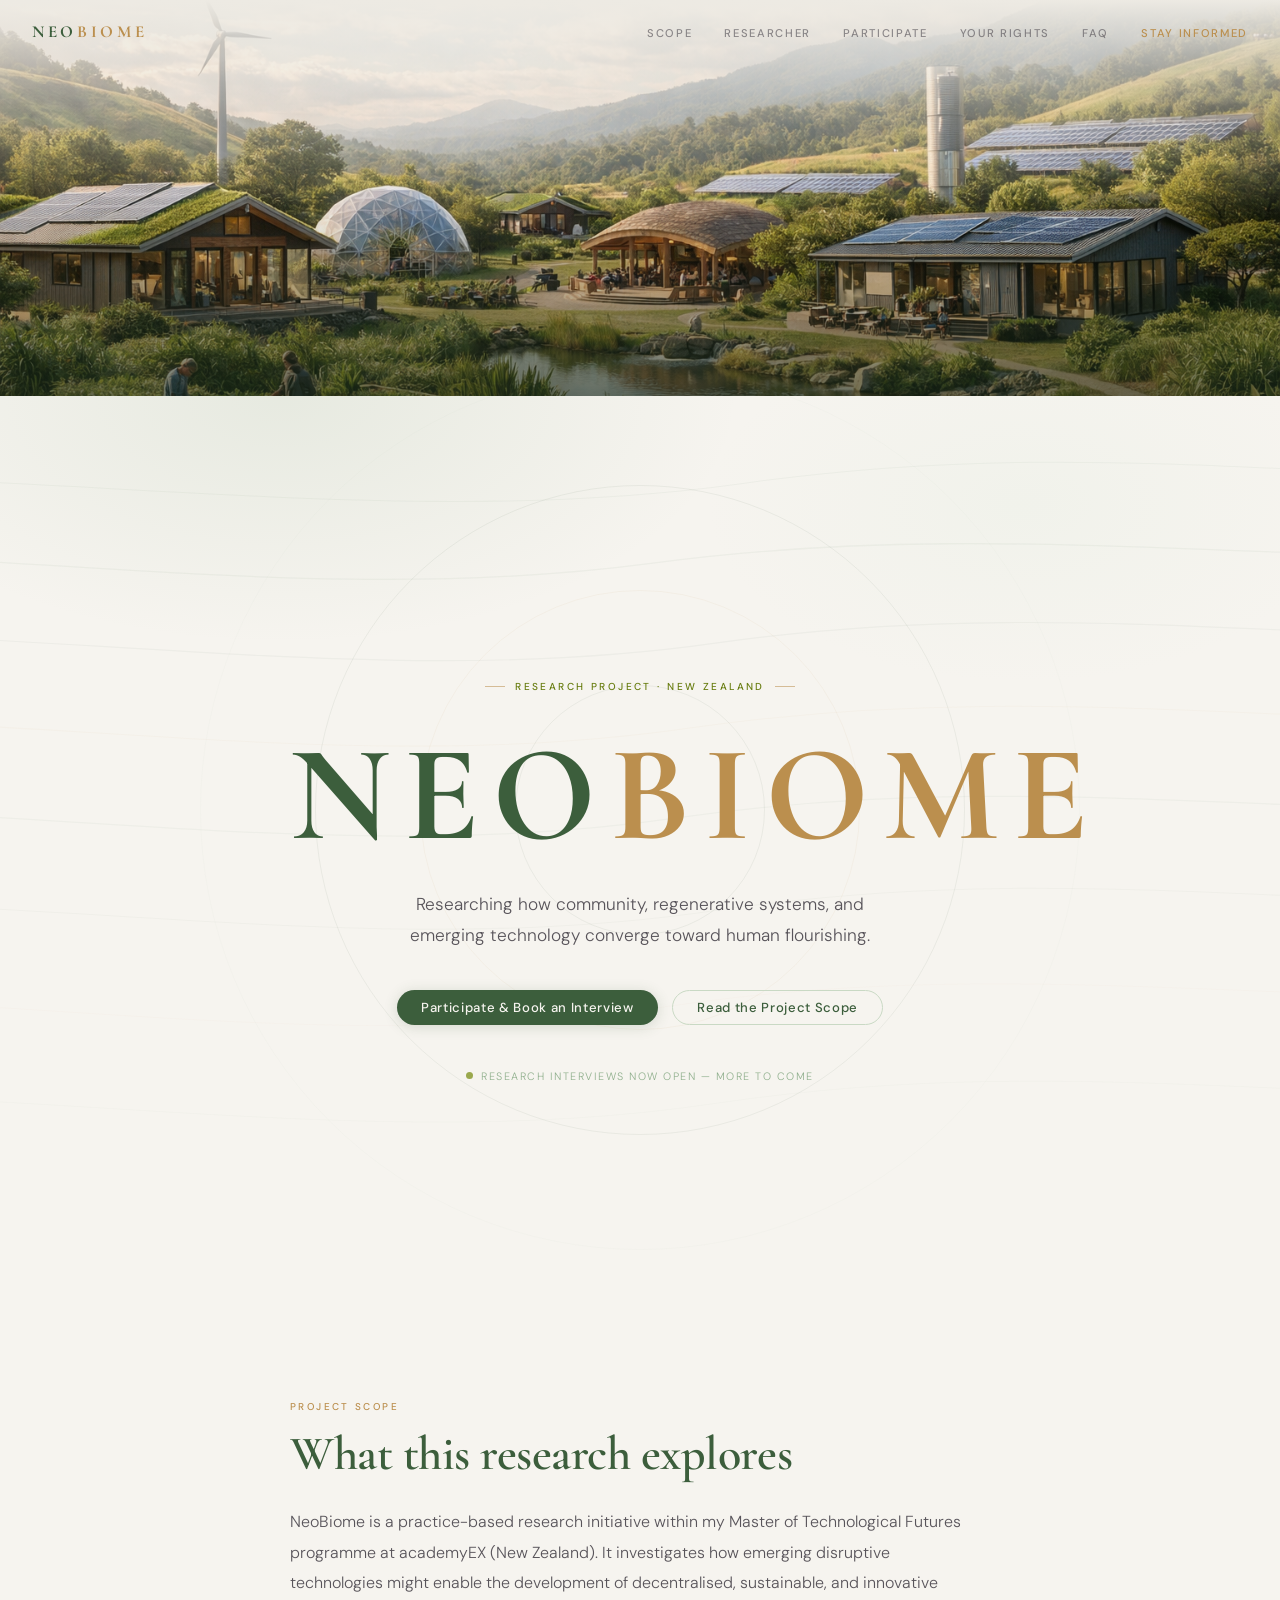
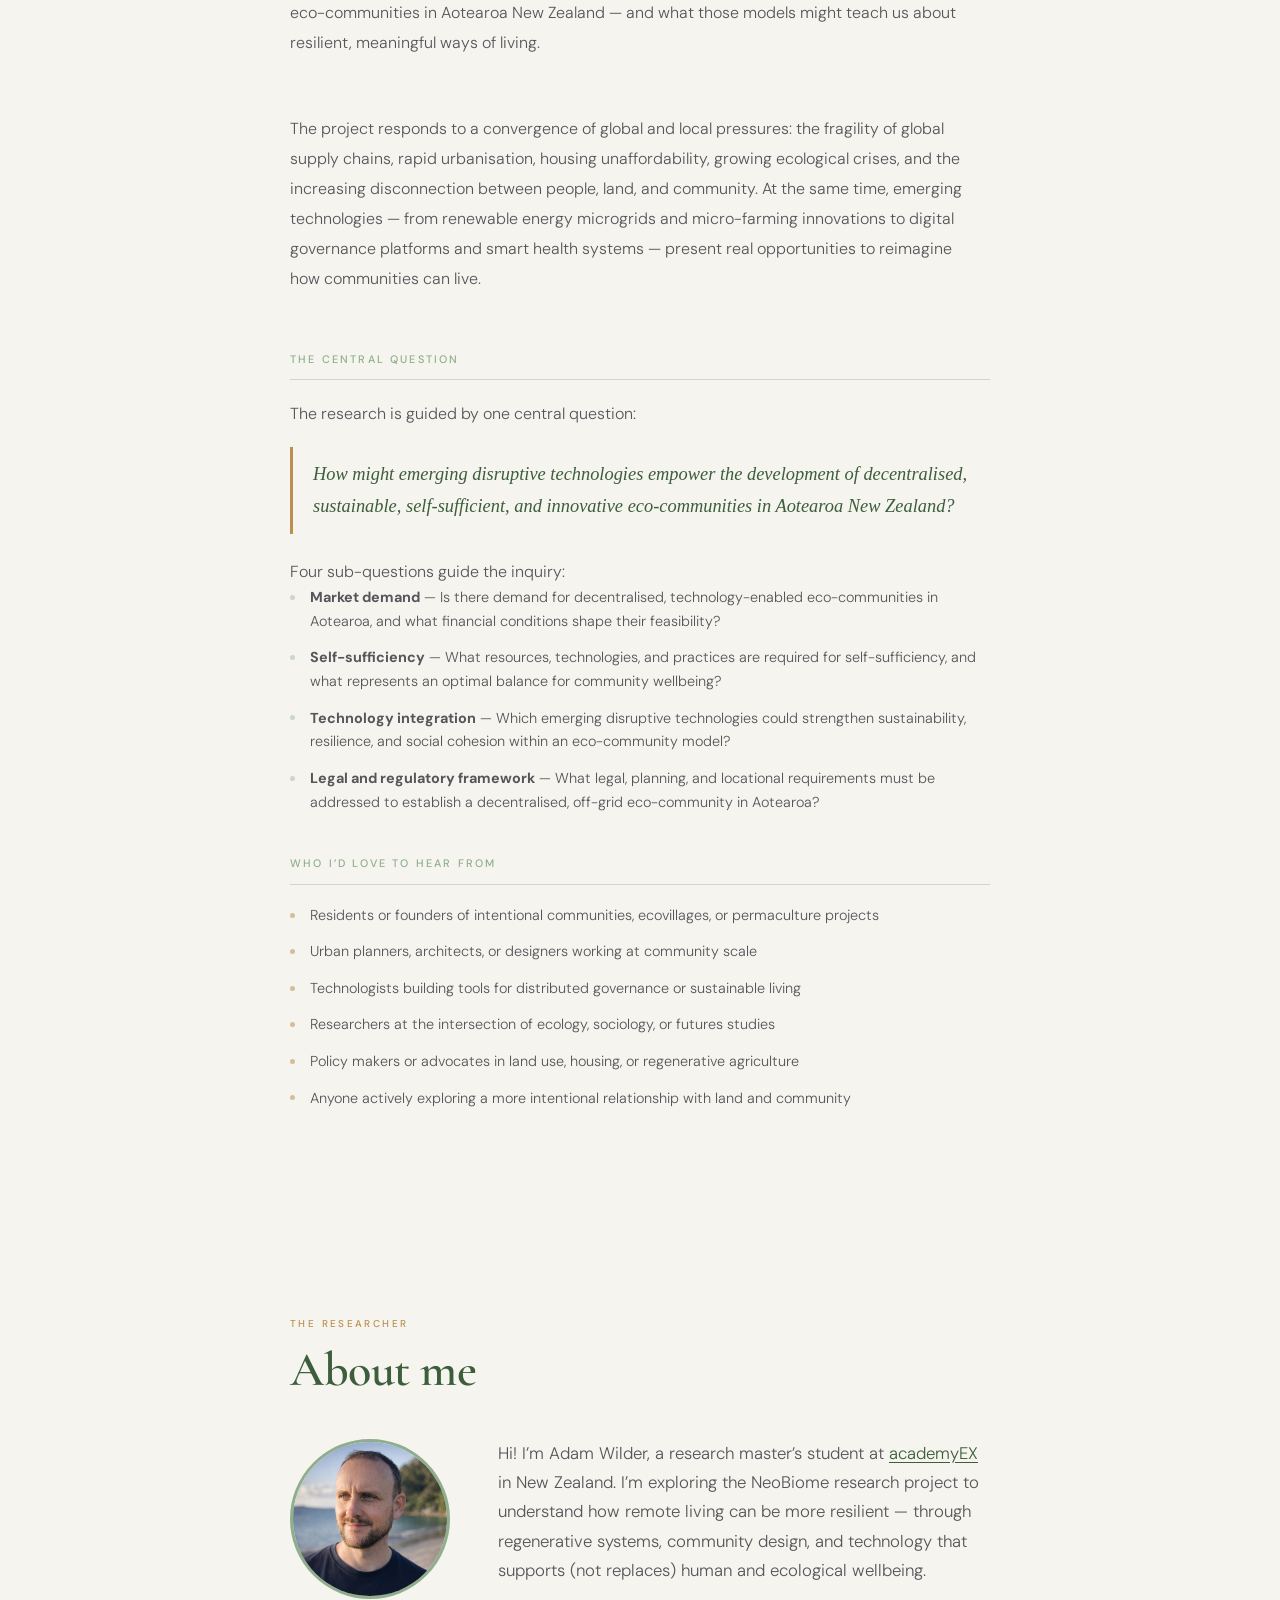
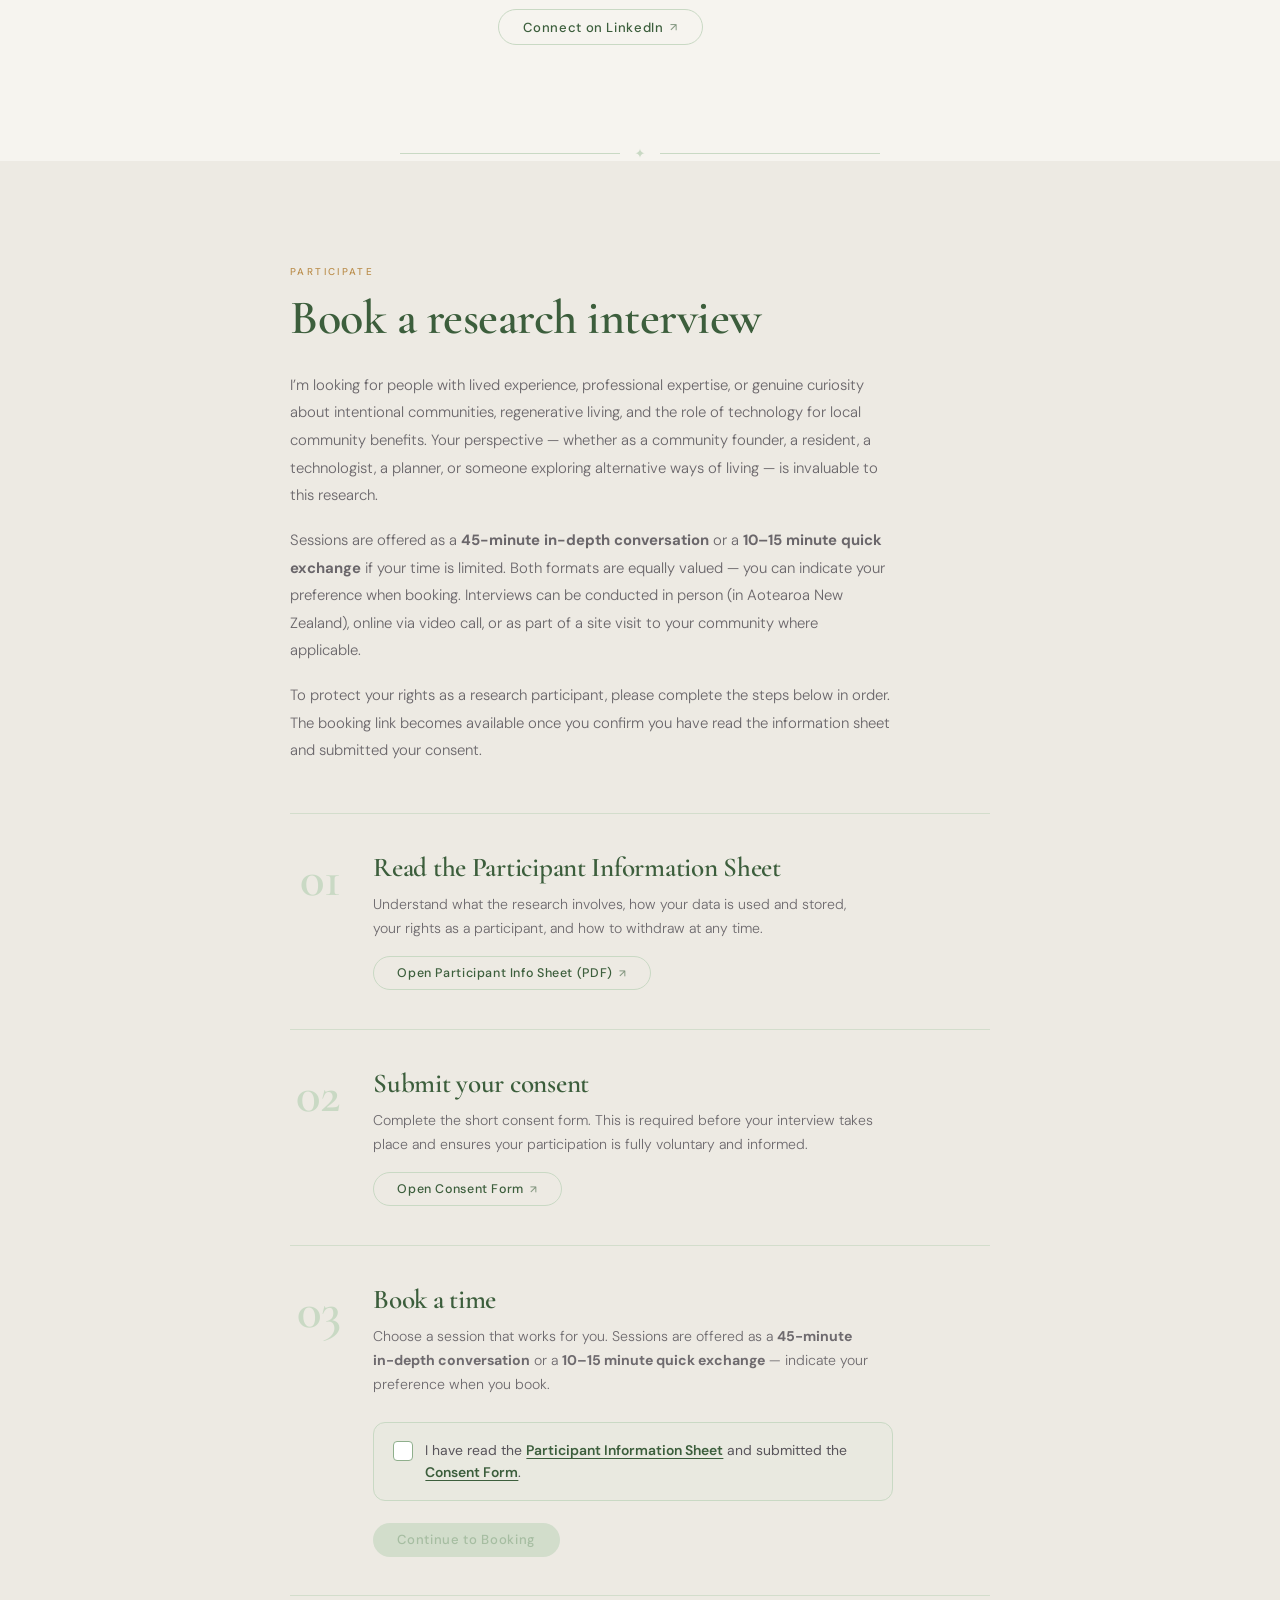
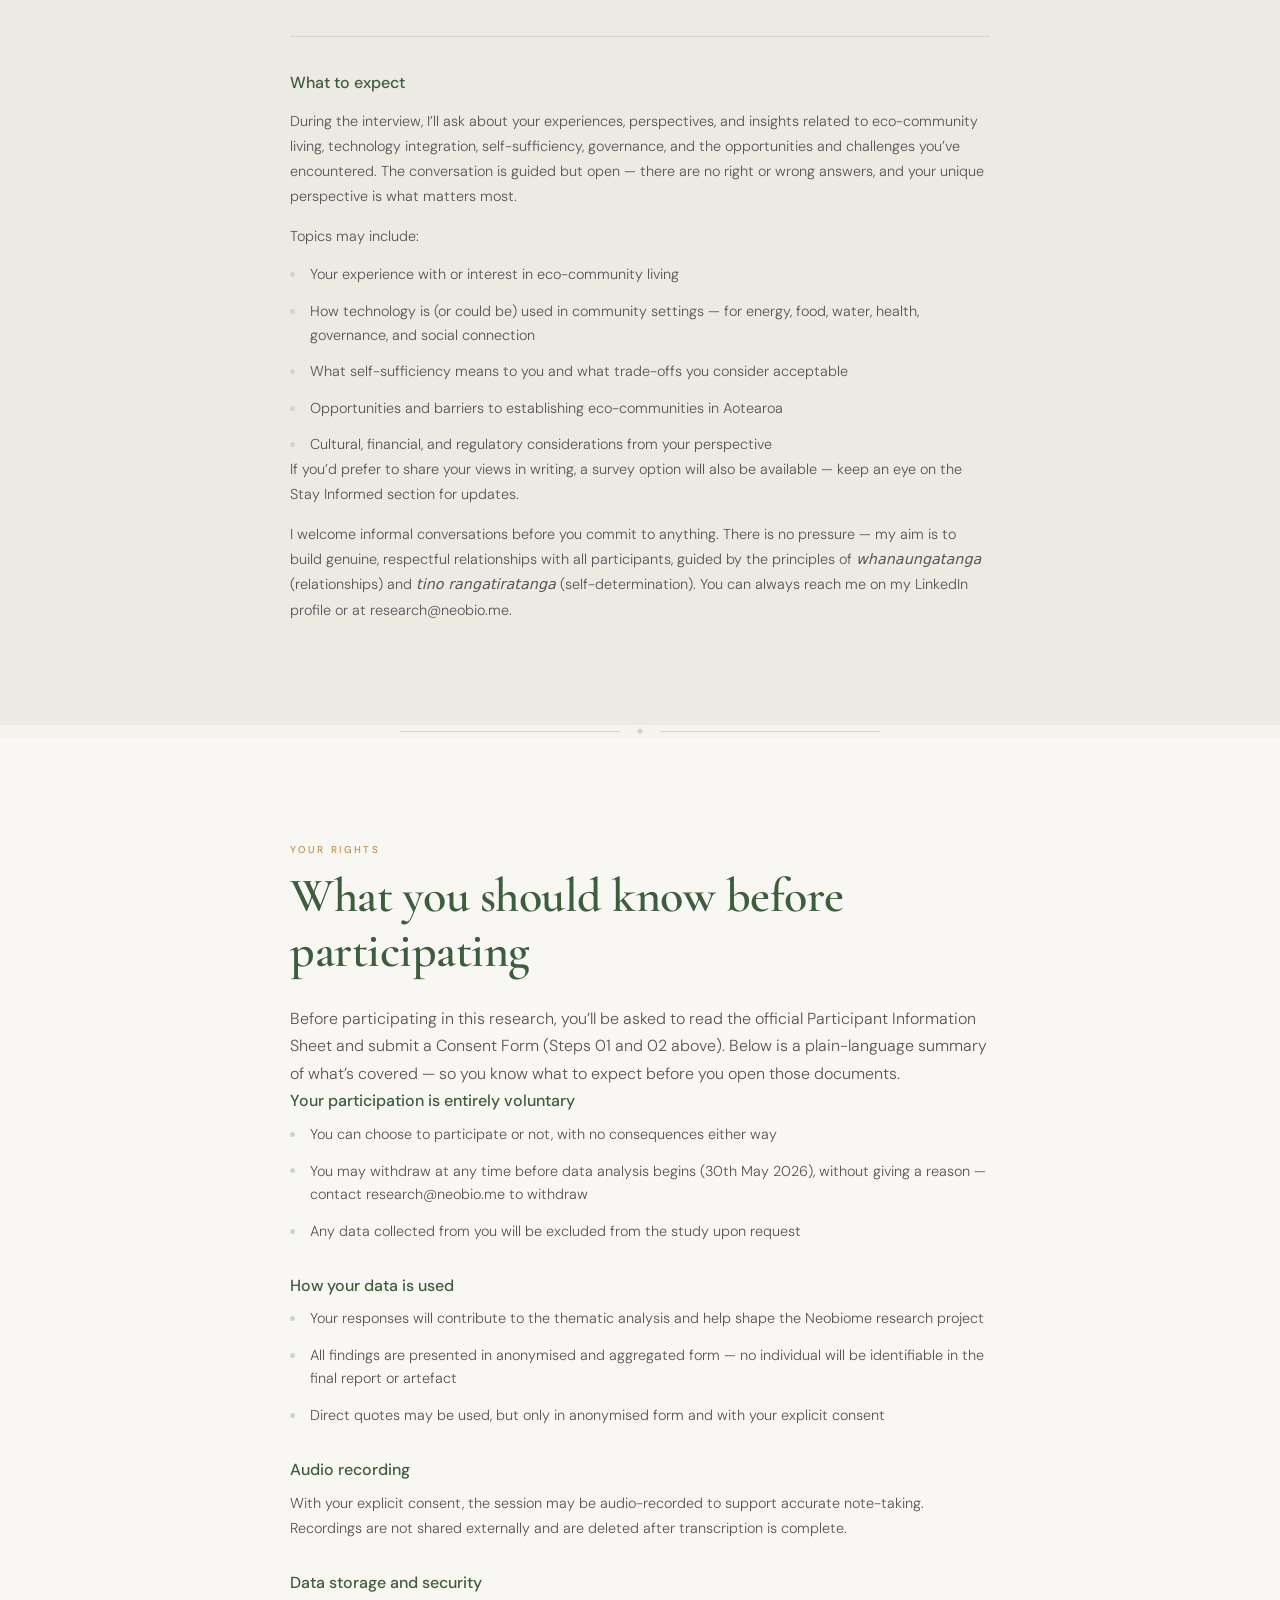
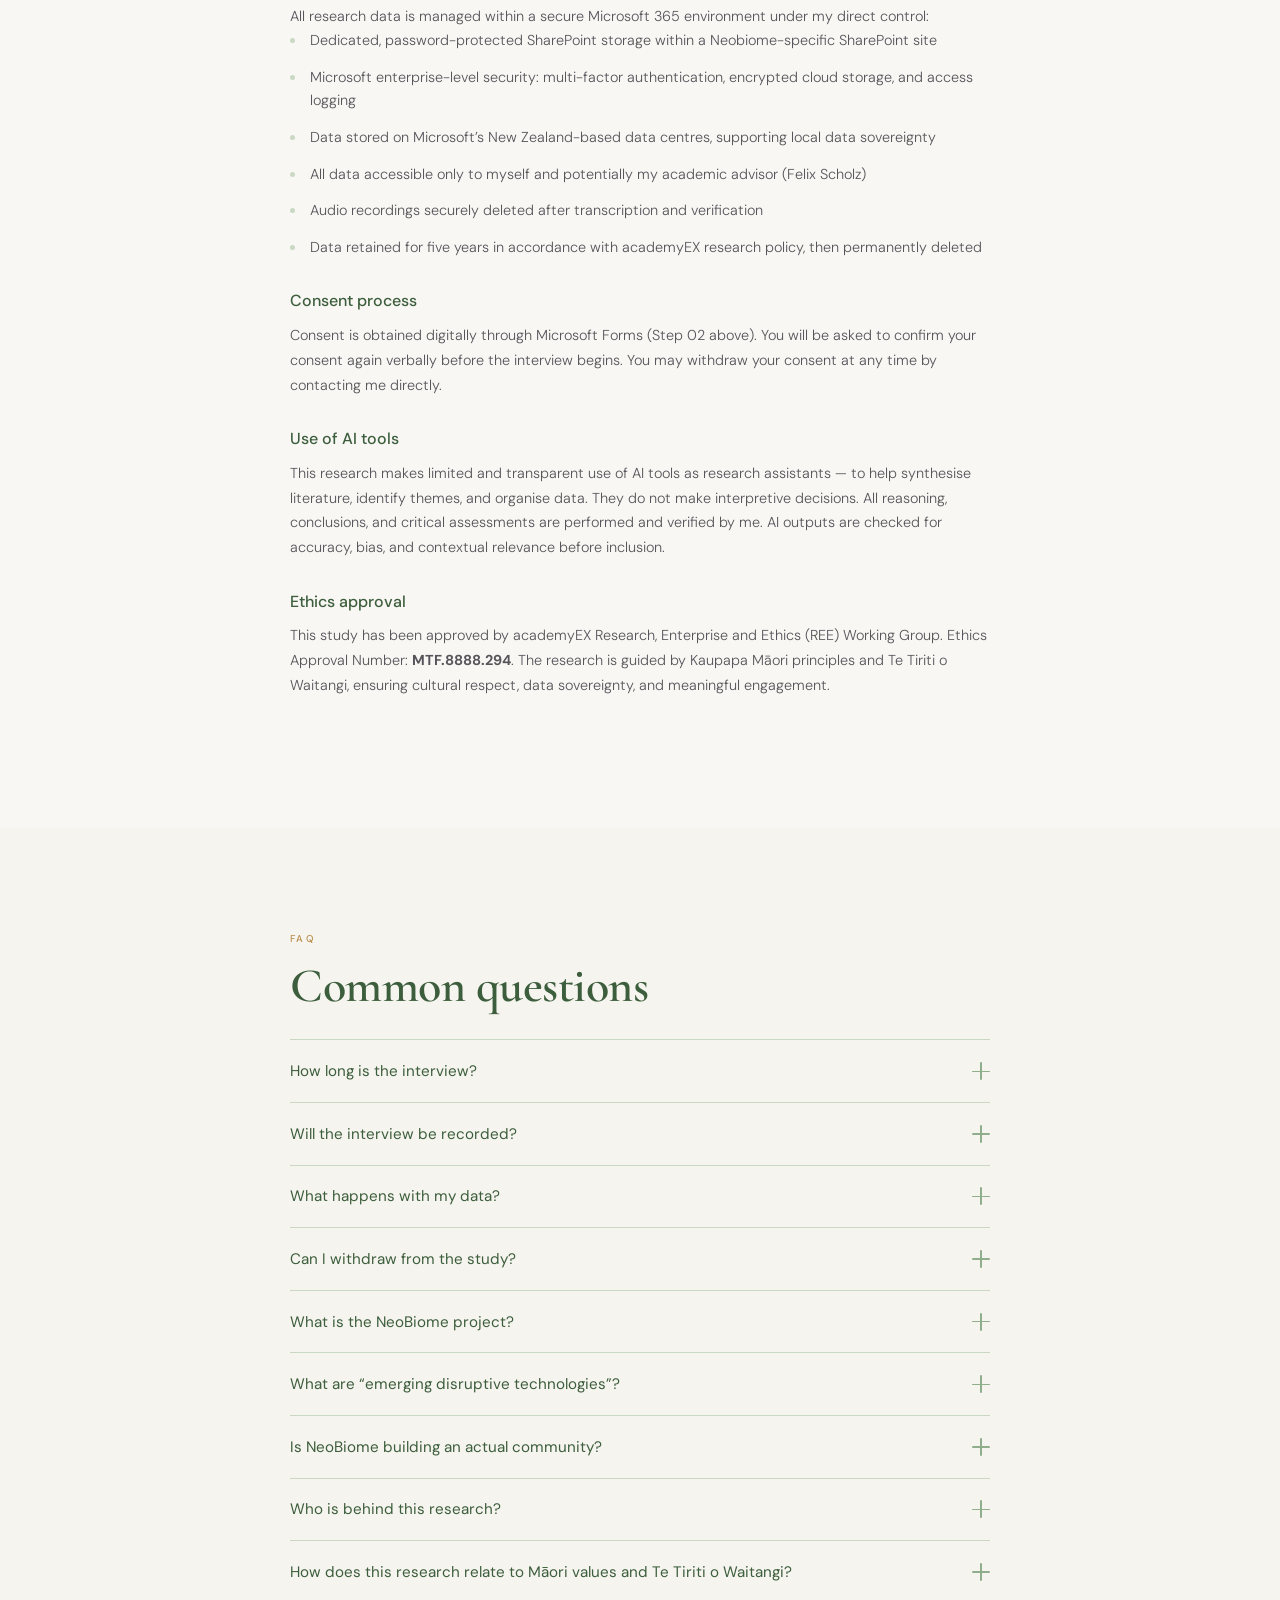
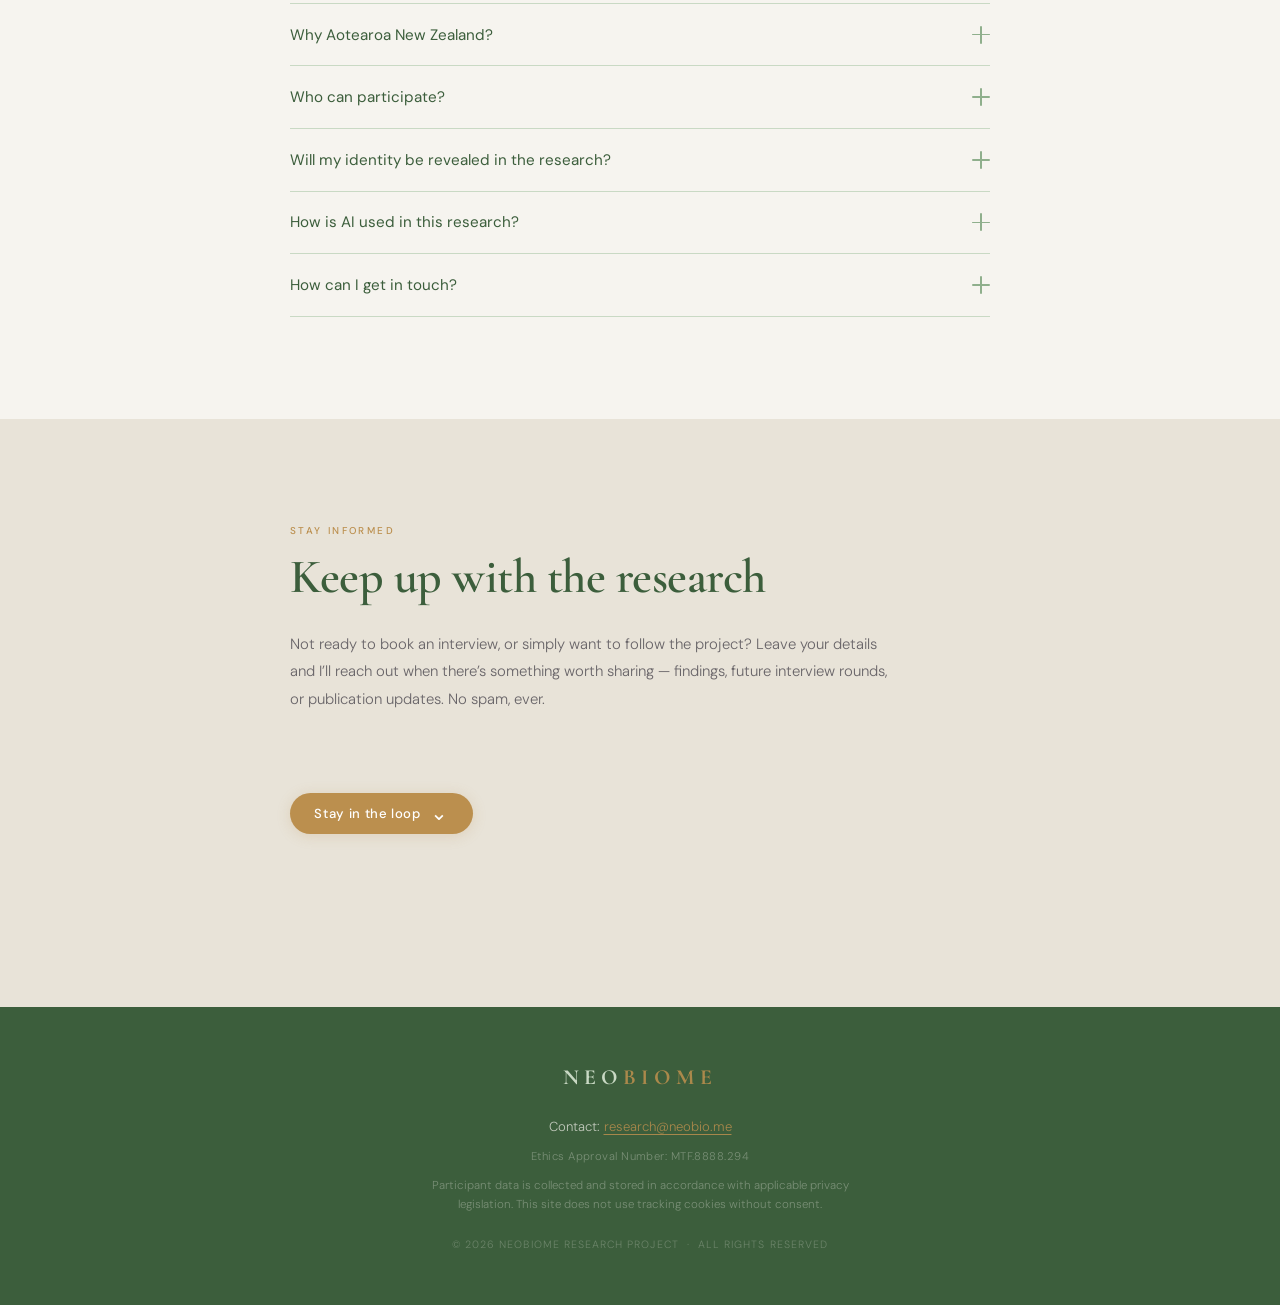
==== commit 751ce8c6: "Major update 2026.03.03" ====
--- a/index.html
+++ b/index.html
@@ -69,6 +69,44 @@
   <link href="https://fonts.googleapis.com/css2?family=Cormorant+Garamond:ital,wght@0,400;0,600;0,700;1,400&family=DM+Sans:ital,opsz,wght@0,9..40,300;0,9..40,400;0,9..40,500;1,9..40,300&display=swap" rel="stylesheet" />
 
   <link rel="stylesheet" href="styles.css" />
+
+  <style>
+    /* Scope: research question blockquote */
+    .scope-blockquote {
+      border-left: 3px solid #BB8F4E;
+      margin: 1.25rem 0 1.5rem;
+      padding: 0.75rem 1.25rem;
+      font-style: italic;
+      font-family: 'Cormorant Garamond', serif;
+      font-size: 1.15rem;
+      color: #3C5E3C;
+    }
+
+    /* Your Rights section */
+    .section-rights { background: var(--bg-section, #f9f7f4); }
+    .rights-block { margin-bottom: 1.75rem; }
+    .rights-block h3 { font-family: 'DM Sans', sans-serif; font-size: 1rem; font-weight: 500;
+      color: #3C5E3C; margin-bottom: 0.5rem; }
+    .rights-block p { font-size: 0.9rem; line-height: 1.72; }
+
+    /* Scrollspy active nav link */
+    .nav-links a.active { opacity: 1; color: #BB8F4E; }
+
+    /* Participate: lead paragraphs (smaller gap than section-intro) */
+    .participate-lead { font-size: 0.93rem; line-height: 1.85; color: var(--graphite);
+      max-width: 600px; margin-bottom: 1.1rem; opacity: 0.88; }
+
+    /* Scope columns: always single-column inside narrow container */
+    .section-inner--narrow .scope-columns { grid-template-columns: 1fr; gap: 2.5rem; }
+
+    /* Participate: "What to expect" block */
+    .participate-expect { margin-top: 2.5rem; padding-top: 2rem;
+      border-top: 1px solid rgba(60,94,60,0.15); }
+    .participate-expect h3 { font-family: 'DM Sans', sans-serif; font-size: 1rem;
+      font-weight: 500; color: #3C5E3C; margin-bottom: 0.75rem; }
+    .participate-expect p { font-size: 0.9rem; line-height: 1.75; margin-bottom: 0.9rem; }
+    .participate-expect p:last-child { margin-bottom: 0; }
+  </style>
 </head>
 <body>
 
@@ -84,6 +122,7 @@
       <li><a href="#scope">Scope</a></li>
       <li><a href="#researcher">Researcher</a></li>
       <li><a href="#participate">Participate</a></li>
+      <li><a href="#your-rights">Your Rights</a></li>
       <li><a href="#faq">FAQ</a></li>
       <li><a href="#stay-informed">Stay Informed</a></li>
     </ul>
@@ -164,29 +203,49 @@
        PROJECT SCOPE
   ══════════════════════════════════════════ -->
   <section id="scope" class="section section-scope">
-    <div class="section-inner">
+    <div class="section-inner section-inner--narrow">
 
       <div class="section-label">Project Scope</div>
       <h2>What this research explores</h2>
 
       <p class="scope-overview">
-        NeoBiome is an independent research initiative investigating the design, governance,
-        and lived experience of intentional eco-communities. This study explores how people
-        integrate regenerative land use, community structures, and emerging technologies to
-        build sustainable, meaningful ways of living — and what those models might teach us
-        about the future.
+        NeoBiome is a practice-based research initiative within my Master of Technological
+        Futures programme at academyEX (New Zealand). It investigates how emerging disruptive
+        technologies might enable the development of decentralised, sustainable, and innovative
+        eco-communities in Aotearoa New Zealand — and what those models might teach us about
+        resilient, meaningful ways of living.
+      </p>
+      <p class="scope-overview">
+        The project responds to a convergence of global and local pressures: the fragility of
+        global supply chains, rapid urbanisation, housing unaffordability, growing ecological
+        crises, and the increasing disconnection between people, land, and community. At the
+        same time, emerging technologies — from renewable energy microgrids and micro-farming
+        innovations to digital governance platforms and smart health systems — present real
+        opportunities to reimagine how communities can live.
       </p>
 
       <div class="scope-columns">
 
         <div class="scope-col">
-          <h3>Areas of inquiry</h3>
+          <h3>The central question</h3>
+          <p>The research is guided by one central question:</p>
+          <blockquote class="scope-blockquote">
+            How might emerging disruptive technologies empower the development of decentralised,
+            sustainable, self-sufficient, and innovative eco-communities in Aotearoa New Zealand?
+          </blockquote>
+          <p>Four sub-questions guide the inquiry:</p>
           <ul class="scope-list">
-            <li>Design principles and governance models of high-functioning eco-communities</li>
-            <li>How residents balance individual autonomy with collective decision-making</li>
-            <li>The role of emerging technologies in community infrastructure and land stewardship</li>
-            <li>Tensions between ecological values and economic sustainability</li>
-            <li>Regenerative agriculture, food systems, and their community contexts</li>
+            <li><strong>Market demand</strong> — Is there demand for decentralised, technology-enabled
+              eco-communities in Aotearoa, and what financial conditions shape their feasibility?</li>
+            <li><strong>Self-sufficiency</strong> — What resources, technologies, and practices are
+              required for self-sufficiency, and what represents an optimal balance for community
+              wellbeing?</li>
+            <li><strong>Technology integration</strong> — Which emerging disruptive technologies could
+              strengthen sustainability, resilience, and social cohesion within an eco-community
+              model?</li>
+            <li><strong>Legal and regulatory framework</strong> — What legal, planning, and locational
+              requirements must be addressed to establish a decentralised, off-grid eco-community in
+              Aotearoa?</li>
           </ul>
         </div>
 
@@ -203,6 +262,7 @@
         </div>
 
       </div>
+
     </div>
   </section>
 
@@ -259,11 +319,25 @@
        PARTICIPATE — CONSENT GATE
   ══════════════════════════════════════════ -->
   <section id="participate" class="section section-participate">
-    <div class="section-inner">
+    <div class="section-inner section-inner--narrow">
 
       <div class="section-label">Participate</div>
       <h2>Book a research interview</h2>
 
+      <p class="participate-lead">
+        I&rsquo;m looking for people with lived experience, professional expertise, or genuine
+        curiosity about intentional communities, regenerative living, and the role of technology
+        for local community benefits. Your perspective &mdash; whether as a community founder,
+        a resident, a technologist, a planner, or someone exploring alternative ways of living
+        &mdash; is invaluable to this research.
+      </p>
+      <p class="participate-lead">
+        Sessions are offered as a <strong>45-minute in-depth conversation</strong> or a
+        <strong>10&ndash;15 minute quick exchange</strong> if your time is limited. Both formats
+        are equally valued &mdash; you can indicate your preference when booking. Interviews can
+        be conducted in person (in Aotearoa New Zealand), online via video call, or as part of a
+        site visit to your community where applicable.
+      </p>
       <p class="section-intro">
         To protect your rights as a research participant, please complete the steps below in
         order. The booking link becomes available once you confirm you have read the information
@@ -339,15 +413,139 @@
                  tabindex="-1">
                 Continue to Booking
               </a>
-
-              <p class="consent-note">
-                You will be asked to confirm your consent again before the interview begins.
-              </p>
             </div>
           </div>
         </div>
 
       </div><!-- /consent-gate -->
+
+      <div class="participate-expect">
+        <h3>What to expect</h3>
+        <p>During the interview, I&rsquo;ll ask about your experiences, perspectives, and
+          insights related to eco-community living, technology integration, self-sufficiency,
+          governance, and the opportunities and challenges you&rsquo;ve encountered. The
+          conversation is guided but open &mdash; there are no right or wrong answers, and your
+          unique perspective is what matters most.</p>
+        <p>Topics may include:</p>
+        <ul class="scope-list">
+          <li>Your experience with or interest in eco-community living</li>
+          <li>How technology is (or could be) used in community settings &mdash; for energy,
+            food, water, health, governance, and social connection</li>
+          <li>What self-sufficiency means to you and what trade-offs you consider acceptable</li>
+          <li>Opportunities and barriers to establishing eco-communities in Aotearoa</li>
+          <li>Cultural, financial, and regulatory considerations from your perspective</li>
+        </ul>
+        <p>If you&rsquo;d prefer to share your views in writing, a survey option will also be
+          available &mdash; keep an eye on the Stay Informed section for updates.</p>
+        <p>I welcome informal conversations before you commit to anything. There is no pressure
+          &mdash; my aim is to build genuine, respectful relationships with all participants,
+          guided by the principles of <em>whanaungatanga</em> (relationships) and
+          <em>tino rangatiratanga</em> (self-determination). You can always reach me on my
+          <a href="https://www.linkedin.com/in/wilderadam/" target="_blank" rel="noopener noreferrer">LinkedIn profile</a>
+          or at <a href="mailto:research@neobio.me">research@neobio.me</a>.</p>
+      </div>
+
+    </div>
+  </section>
+
+
+  <!-- ══════════════════════════════════════════
+       SECTION DIVIDER
+  ══════════════════════════════════════════ -->
+  <div class="section-divider" aria-hidden="true">
+    <span class="divider-line"></span>
+    <span class="divider-leaf">&#10022;</span>
+    <span class="divider-line"></span>
+  </div>
+
+
+  <!-- ══════════════════════════════════════════
+       YOUR RIGHTS
+  ══════════════════════════════════════════ -->
+  <section id="your-rights" class="section section-rights">
+    <div class="section-inner section-inner--narrow">
+
+      <div class="section-label">Your Rights</div>
+      <h2>What you should know before participating</h2>
+
+      <p>Before participating in this research, you&rsquo;ll be asked to read the official
+        Participant Information Sheet and submit a Consent Form (Steps 01 and 02 above). Below
+        is a plain-language summary of what&rsquo;s covered &mdash; so you know what to expect
+        before you open those documents.</p>
+
+      <div class="rights-block">
+        <h3>Your participation is entirely voluntary</h3>
+        <ul class="scope-list">
+          <li>You can choose to participate or not, with no consequences either way</li>
+          <li>You may withdraw at any time before data analysis begins (30th May 2026),
+            without giving a reason &mdash; contact
+            <a href="mailto:research@neobio.me">research@neobio.me</a> to withdraw</li>
+          <li>Any data collected from you will be excluded from the study upon request</li>
+        </ul>
+      </div>
+
+      <div class="rights-block">
+        <h3>How your data is used</h3>
+        <ul class="scope-list">
+          <li>Your responses will contribute to the thematic analysis and help shape the
+            Neobiome research project</li>
+          <li>All findings are presented in anonymised and aggregated form &mdash; no individual
+            will be identifiable in the final report or artefact</li>
+          <li>Direct quotes may be used, but only in anonymised form and with your explicit
+            consent</li>
+        </ul>
+      </div>
+
+      <div class="rights-block">
+        <h3>Audio recording</h3>
+        <p>With your explicit consent, the session may be audio-recorded to support accurate
+          note-taking. Recordings are not shared externally and are deleted after transcription
+          is complete.</p>
+      </div>
+
+      <div class="rights-block">
+        <h3>Data storage and security</h3>
+        <p>All research data is managed within a secure Microsoft 365 environment under my
+          direct control:</p>
+        <ul class="scope-list">
+          <li>Dedicated, password-protected SharePoint storage within a Neobiome-specific
+            SharePoint site</li>
+          <li>Microsoft enterprise-level security: multi-factor authentication, encrypted cloud
+            storage, and access logging</li>
+          <li>Data stored on Microsoft&rsquo;s New Zealand-based data centres, supporting local
+            data sovereignty</li>
+          <li>All data accessible only to myself and potentially my academic advisor
+            (Felix Scholz)</li>
+          <li>Audio recordings securely deleted after transcription and verification</li>
+          <li>Data retained for five years in accordance with academyEX research policy, then
+            permanently deleted</li>
+        </ul>
+      </div>
+
+      <div class="rights-block">
+        <h3>Consent process</h3>
+        <p>Consent is obtained digitally through Microsoft Forms (Step 02 above). You will be
+          asked to confirm your consent again verbally before the interview begins. You may
+          withdraw your consent at any time by contacting me directly.</p>
+      </div>
+
+      <div class="rights-block">
+        <h3>Use of AI tools</h3>
+        <p>This research makes limited and transparent use of AI tools as research assistants
+          &mdash; to help synthesise literature, identify themes, and organise data. They do not
+          make interpretive decisions. All reasoning, conclusions, and critical assessments are
+          performed and verified by me. AI outputs are checked for accuracy, bias, and contextual
+          relevance before inclusion.</p>
+      </div>
+
+      <div class="rights-block">
+        <h3>Ethics approval</h3>
+        <p>This study has been approved by academyEX Research, Enterprise and Ethics (REE)
+          Working Group. Ethics Approval Number: <strong>MTF.8888.294</strong>. The research is
+          guided by Kaupapa Māori principles and Te Tiriti o Waitangi, ensuring cultural respect,
+          data sovereignty, and meaningful engagement.</p>
+      </div>
+
     </div>
   </section>
 
@@ -414,6 +612,145 @@
           </div>
         </div>
 
+        <div class="faq-item">
+          <button class="faq-q" aria-expanded="false">
+            What is the NeoBiome project?
+            <span class="faq-icon" aria-hidden="true"></span>
+          </button>
+          <div class="faq-a" hidden>
+            <p>NeoBiome is a research project exploring how emerging disruptive technologies
+              could enable decentralised, sustainable, and innovative eco-communities in Aotearoa
+              New Zealand. It&rsquo;s part of my Master of Technological Futures at academyEX.</p>
+          </div>
+        </div>
+
+        <div class="faq-item">
+          <button class="faq-q" aria-expanded="false">
+            What are &ldquo;emerging disruptive technologies&rdquo;?
+            <span class="faq-icon" aria-hidden="true"></span>
+          </button>
+          <div class="faq-a" hidden>
+            <p>In this research, these are technologies with the potential to reshape how
+              communities function. Examples include solar PV and home batteries, vertical wind
+              turbines, micro-hydro systems, environmentally friendly wastewater treatment,
+              modular and eco-tiny homes, satellite internet, micro-farming and vertical farming
+              innovations, electrified transport, digital governance platforms, and smart health
+              systems.</p>
+          </div>
+        </div>
+
+        <div class="faq-item">
+          <button class="faq-q" aria-expanded="false">
+            Is NeoBiome building an actual community?
+            <span class="faq-icon" aria-hidden="true"></span>
+          </button>
+          <div class="faq-a" hidden>
+            <p>Not at this stage. This research is conceptual &mdash; it focuses on feasibility
+              analysis, evidence synthesis, and design thinking rather than on-the-ground
+              construction. The output might serve as a foundation for future piloting and
+              development. A detailed technical design and implementation phase would be a
+              separate, subsequent project.</p>
+          </div>
+        </div>
+
+        <div class="faq-item">
+          <button class="faq-q" aria-expanded="false">
+            Who is behind this research?
+            <span class="faq-icon" aria-hidden="true"></span>
+          </button>
+          <div class="faq-a" hidden>
+            <p>I&rsquo;m Adam Wilder &mdash; a Master of Technological Futures student at
+              academyEX, supervised by Felix Scholz. My background is in corporate finance,
+              sustainability advisory, and innovation. I bring a personal commitment to exploring
+              how communities can live more sustainably, autonomously, and in closer connection
+              with the natural environment.</p>
+          </div>
+        </div>
+
+        <div class="faq-item">
+          <button class="faq-q" aria-expanded="false">
+            How does this research relate to Māori values and Te Tiriti o Waitangi?
+            <span class="faq-icon" aria-hidden="true"></span>
+          </button>
+          <div class="faq-a" hidden>
+            <p>Kaupapa Māori values are embedded throughout the research as a foundational
+              ethical and cultural framework &mdash; not an add-on. Values such as
+              <em>tino rangatiratanga</em> (self-determination), <em>kaitiakitanga</em>
+              (guardianship), and <em>whanaungatanga</em> (relationships) directly inform the
+              research questions, stakeholder engagement approach, and design principles. The
+              project is guided by the Tiriti principles of partnership, protection, and
+              participation. As a non-Māori researcher, I approach this integration with humility
+              and a commitment to respectful engagement.</p>
+          </div>
+        </div>
+
+        <div class="faq-item">
+          <button class="faq-q" aria-expanded="false">
+            Why Aotearoa New Zealand?
+            <span class="faq-icon" aria-hidden="true"></span>
+          </button>
+          <div class="faq-a" hidden>
+            <p>New Zealand has a unique combination of characteristics that make it well-suited
+              for exploring eco-community models: geographic isolation that encourages
+              self-reliance, approximately 88% renewable electricity generation, low population
+              density (20 people/km&sup2;), strong environmental values, culturally grounded
+              frameworks like papakāinga housing, and a history of community-level innovation.</p>
+          </div>
+        </div>
+
+        <div class="faq-item">
+          <button class="faq-q" aria-expanded="false">
+            Who can participate?
+            <span class="faq-icon" aria-hidden="true"></span>
+          </button>
+          <div class="faq-a" hidden>
+            <p>I&rsquo;m looking for eco-village leaders and developers, people interested in
+              or living in eco-communities, technology and sustainability innovators, urban
+              planners, architects, policy makers, and anyone actively exploring a more
+              intentional relationship with land and community. Participation is open whether
+              you&rsquo;re based in New Zealand or internationally.</p>
+          </div>
+        </div>
+
+        <div class="faq-item">
+          <button class="faq-q" aria-expanded="false">
+            Will my identity be revealed in the research?
+            <span class="faq-icon" aria-hidden="true"></span>
+          </button>
+          <div class="faq-a" hidden>
+            <p>No. All findings are presented in anonymised and aggregated form. If direct quotes
+              are used, they will be anonymised and only included with your explicit consent. No
+              individual participant will be identifiable in the final report or artefact.</p>
+          </div>
+        </div>
+
+        <div class="faq-item">
+          <button class="faq-q" aria-expanded="false">
+            How is AI used in this research?
+            <span class="faq-icon" aria-hidden="true"></span>
+          </button>
+          <div class="faq-a" hidden>
+            <p>AI tools are used transparently as research assistants &mdash; to help synthesise
+              literature, identify themes, and organise data. They do not make interpretive
+              decisions. All reasoning, conclusions, and critical assessments are performed by me.
+              AI outputs are checked for accuracy, bias, and relevance before being used.</p>
+          </div>
+        </div>
+
+        <div class="faq-item">
+          <button class="faq-q" aria-expanded="false">
+            How can I get in touch?
+            <span class="faq-icon" aria-hidden="true"></span>
+          </button>
+          <div class="faq-a" hidden>
+            <p>Email me at <a href="mailto:research@neobio.me">research@neobio.me</a> or reach
+              me out on <a href="https://www.linkedin.com/in/wilderadam/" target="_blank" rel="noopener noreferrer">LinkedIn</a>.
+              I&rsquo;m happy to have an informal conversation about the project before you
+              decide whether to participate. You can also use the Stay Informed form below to
+              leave your details and follow the project&rsquo;s progress.</p>
+          </div>
+        </div>
+
       </div>
     </div>
   </section>
@@ -430,7 +767,7 @@
 
       <p class="section-intro">
         Not ready to book an interview, or simply want to follow the project?
-        Leave your details and we&rsquo;ll reach out when there&rsquo;s something
+        Leave your details and I&rsquo;ll reach out when there&rsquo;s something
         worth sharing &mdash; findings, future interview rounds, or publication updates.
         No spam, ever.
       </p>
@@ -444,7 +781,8 @@
       <!-- Collapsible form panel -->
       <div class="eoi-collapse" id="eoi-collapse" aria-hidden="true">
 
-        <form class="eoi-form" id="eoi-form" action="https://formspree.io/f/mvzbnyaa" method="POST">
+        <form class="eoi-form" id="eoi-form" action="https://api.web3forms.com/submit" method="POST">
+          <input type="hidden" name="access_key" value="03b87c00-3aff-4096-859a-39021b20fe11" />
 
           <div class="eoi-row">
             <label class="eoi-label" for="eoi-name">Name <span class="eoi-required" aria-hidden="true">*</span></label>
@@ -463,7 +801,7 @@
 
           <div class="eoi-row">
             <label class="eoi-label" for="eoi-draws">What draws you here <span class="eoi-optional">optional</span></label>
-            <textarea class="eoi-input eoi-textarea" id="eoi-draws" name="draws_you" rows="4" placeholder="Tell us a little about your interest in the project…"></textarea>
+            <textarea class="eoi-input eoi-textarea" id="eoi-draws" name="draws_you" rows="4" placeholder="Tell me a little about your interest in the project…"></textarea>
           </div>
 
           <div class="eoi-row">
@@ -510,7 +848,9 @@
           </div>
 
           <!-- Honeypot — hidden from humans, catches bots -->
-          <input type="text" name="_gotcha" style="display:none" tabindex="-1" autocomplete="off" />
+          <input type="checkbox" name="botcheck" style="display:none" tabindex="-1" autocomplete="off" />
+
+          <div class="h-captcha" data-captcha="true"></div>
 
           <div class="eoi-actions">
             <button type="submit" class="btn btn-gold" id="eoi-submit">
@@ -526,7 +866,7 @@
           Your details will be used only to send you updates about this research project.
           To be removed from the list at any time, email
           <a href="mailto:research@neobio.me">research@neobio.me</a>.
-          We do not share your information with third parties.
+          I do not share your information with third parties.
         </p>
 
       </div>
@@ -568,6 +908,38 @@
     </div>
   </footer>
 
+  <script src="https://web3forms.com/client/script.js" async defer></script>
   <script src="script.js"></script>
+  <script>
+    (function () {
+      var navAs = document.querySelectorAll('.nav-links a[href^="#"]');
+      var sections = Array.from(navAs).map(function (a) {
+        return document.querySelector(a.getAttribute('href'));
+      }).filter(Boolean);
+
+      function setActive(id) {
+        navAs.forEach(function (a) {
+          a.classList.toggle('active', a.getAttribute('href') === '#' + id);
+        });
+      }
+
+      if ('IntersectionObserver' in window) {
+        var observer = new IntersectionObserver(function (entries) {
+          entries.forEach(function (entry) {
+            if (entry.isIntersecting) setActive(entry.target.id);
+          });
+        }, { rootMargin: '-10% 0px -75% 0px' });
+        sections.forEach(function (s) { observer.observe(s); });
+      } else {
+        var navH = 70;
+        window.addEventListener('scroll', function () {
+          var y = window.scrollY + navH + 10;
+          var active = null;
+          sections.forEach(function (s) { if (s.offsetTop <= y) active = s.id; });
+          if (active) setActive(active);
+        }, { passive: true });
+      }
+    })();
+  </script>
 </body>
 </html>
--- a/styles.css
+++ b/styles.css
@@ -1259,6 +1259,11 @@
   }
 }
 
+.h-captcha {
+  max-width: 100%;
+  overflow: hidden;
+}
+
 .eoi-actions {
   margin-top: 0.4rem;
 }
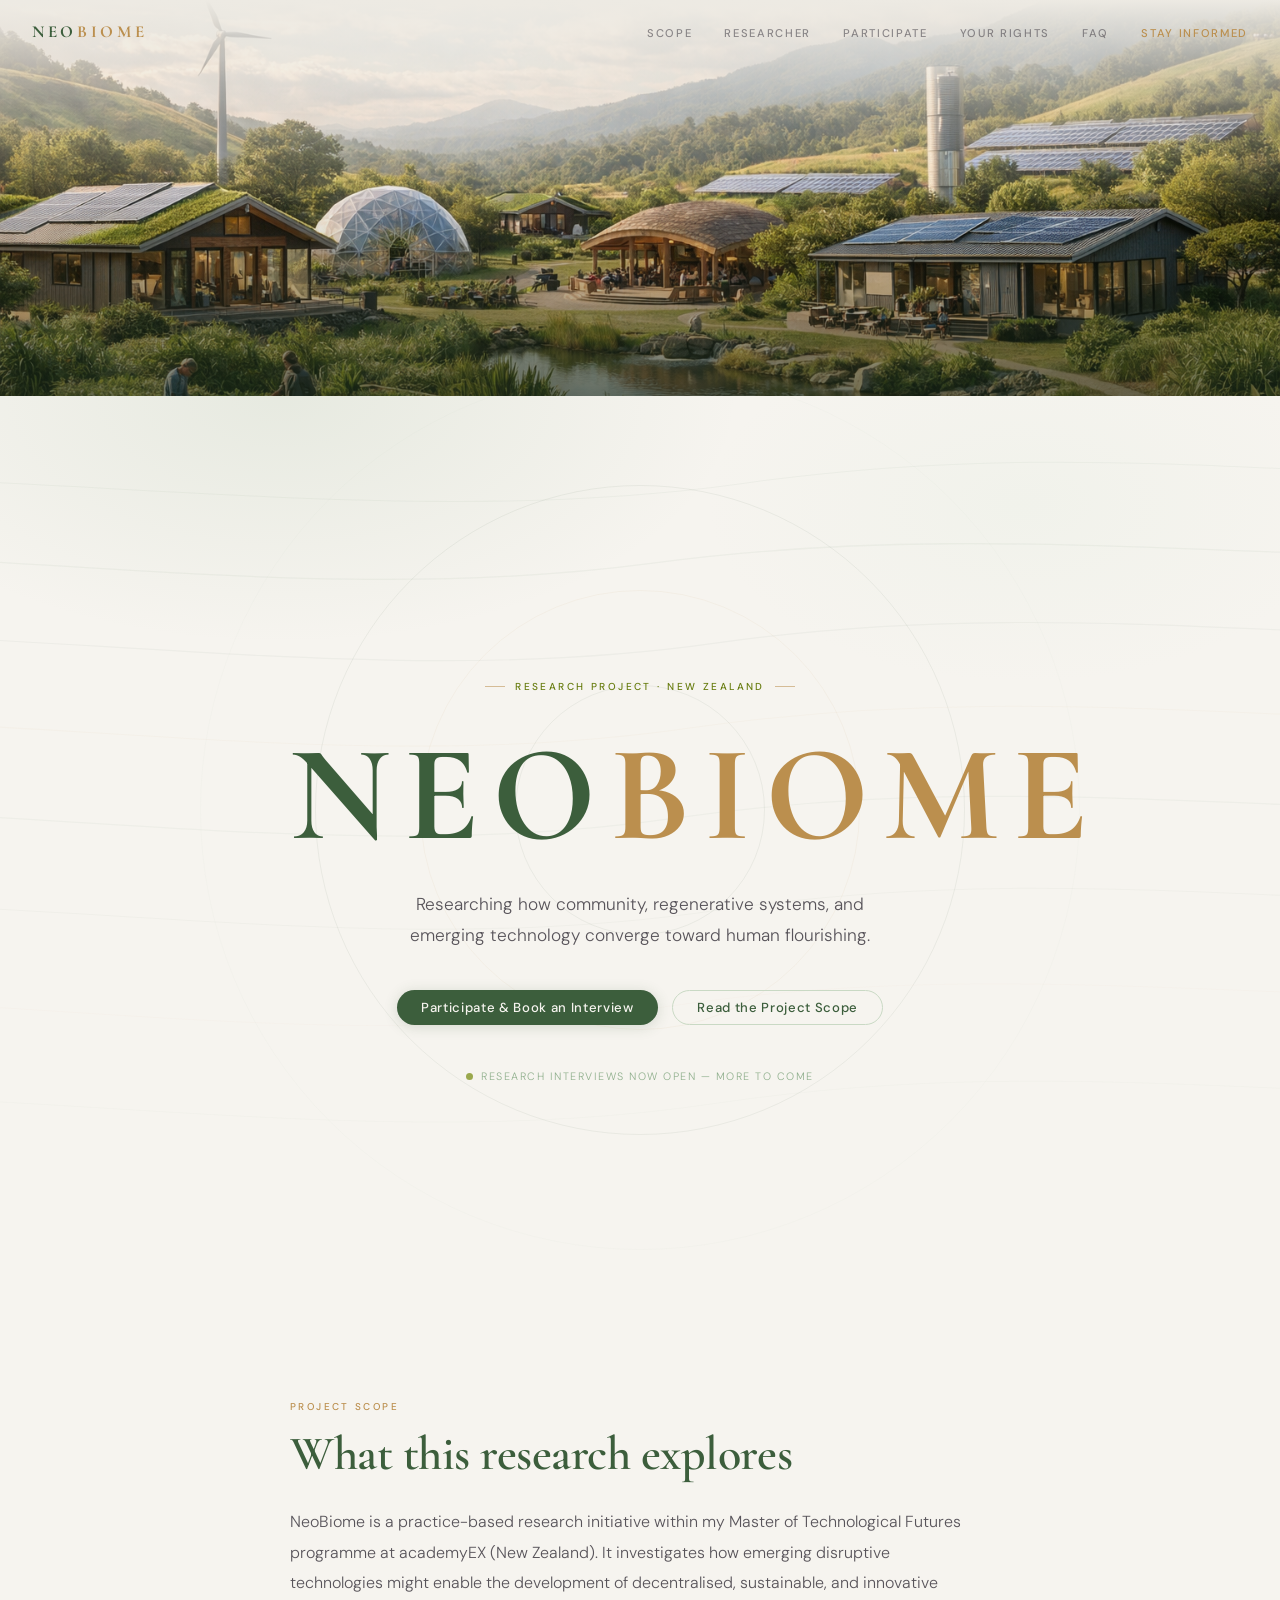
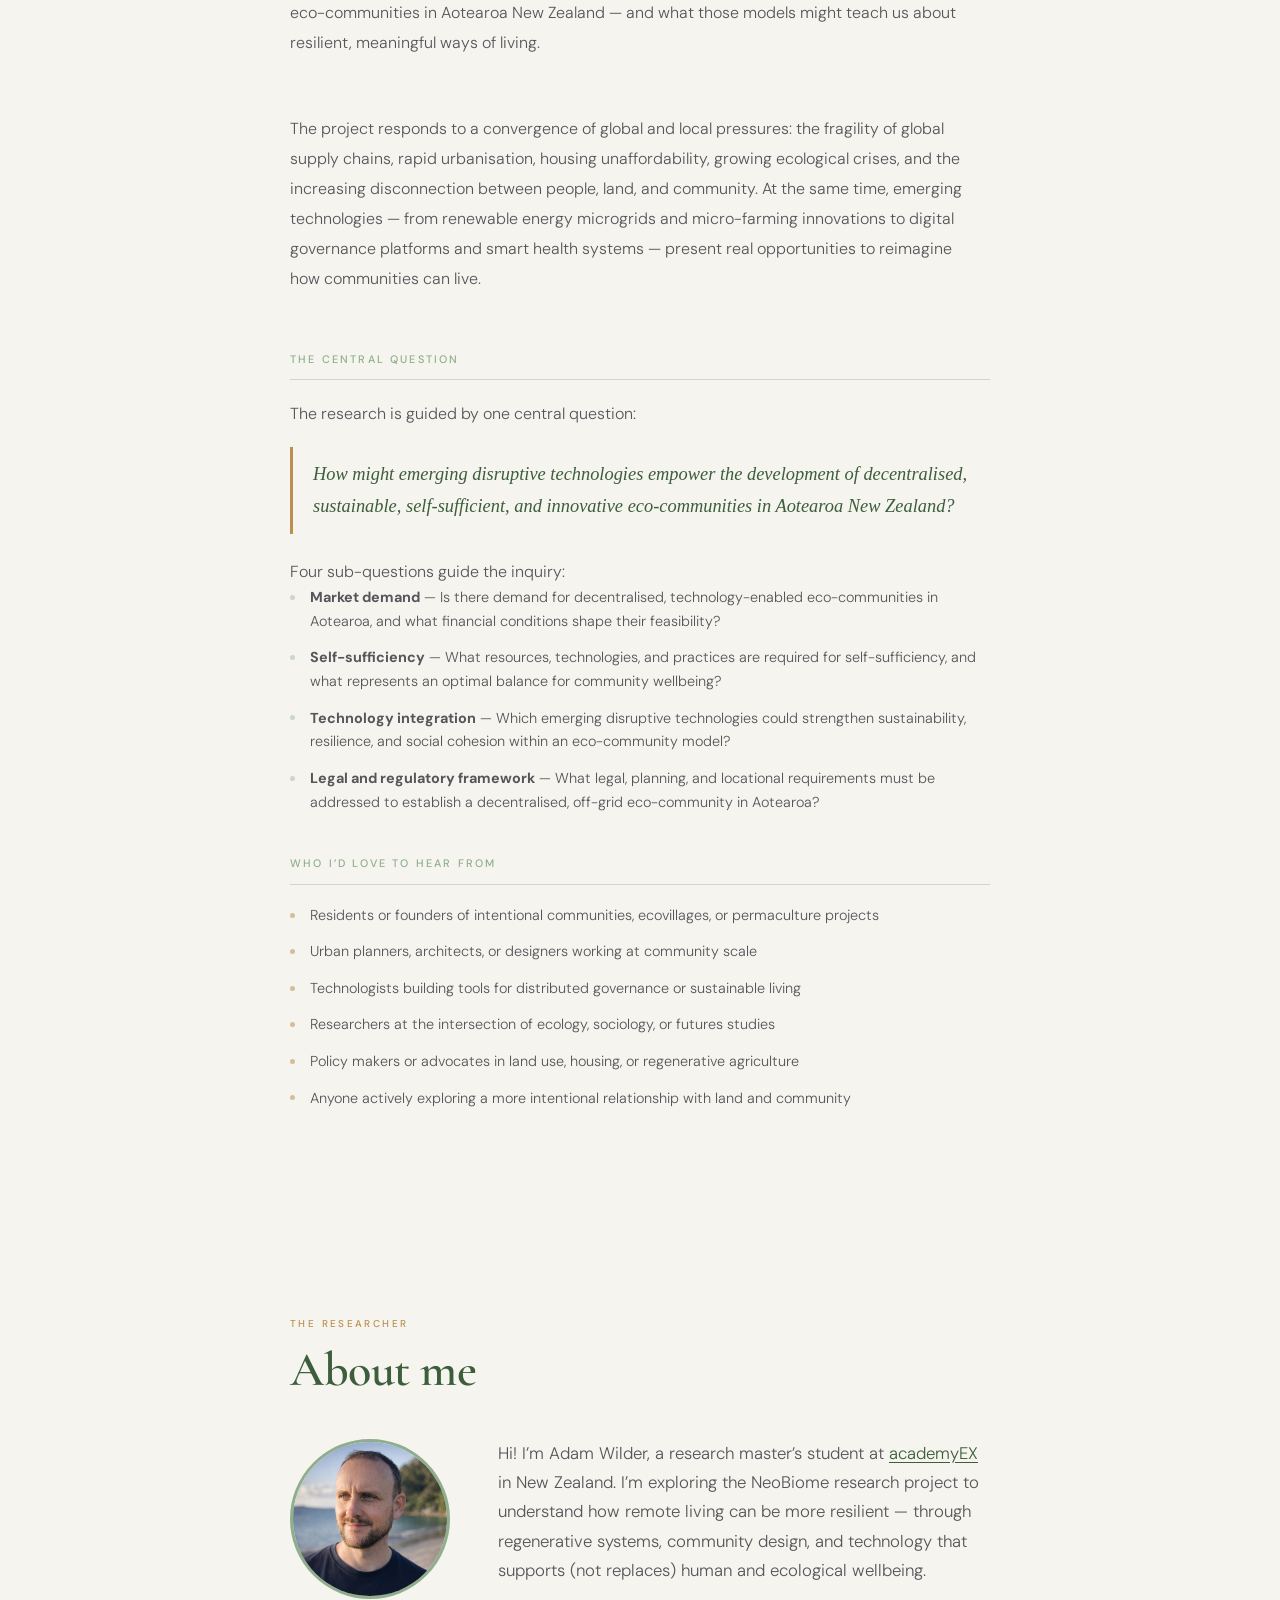
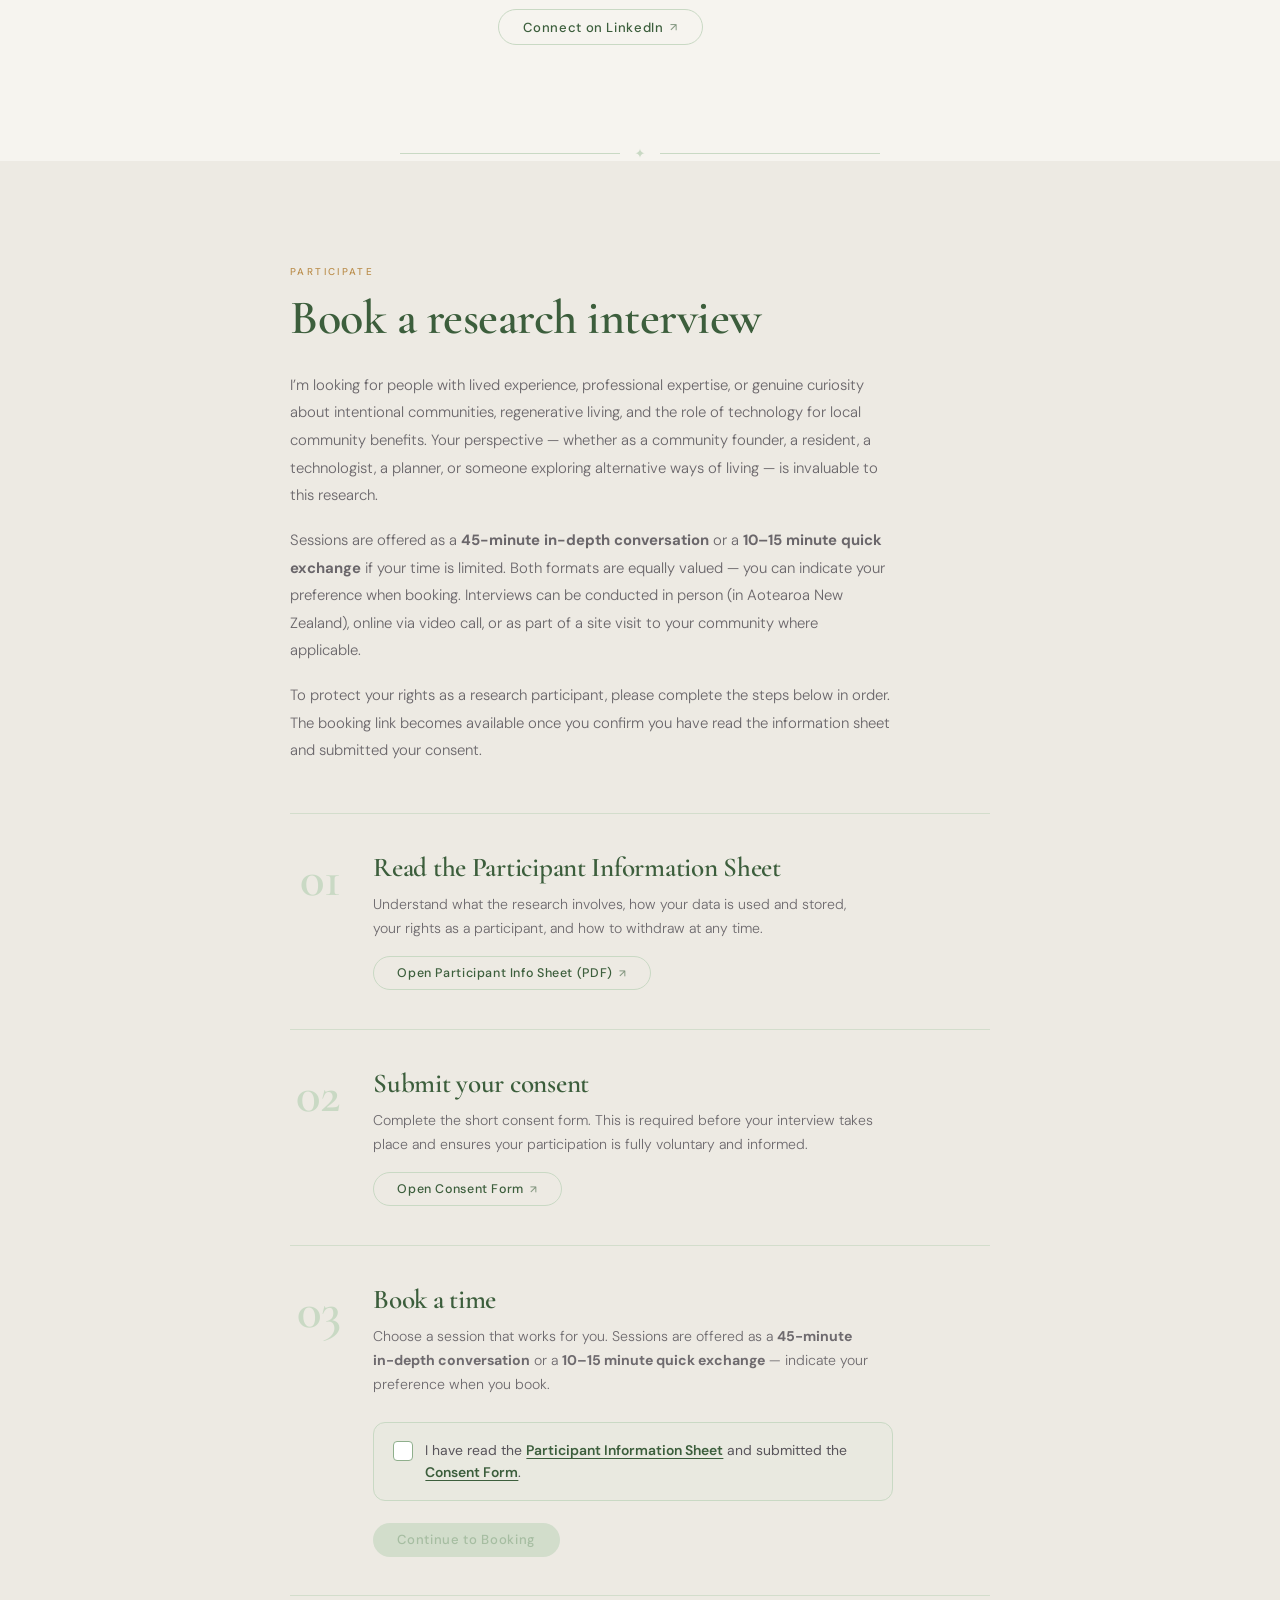
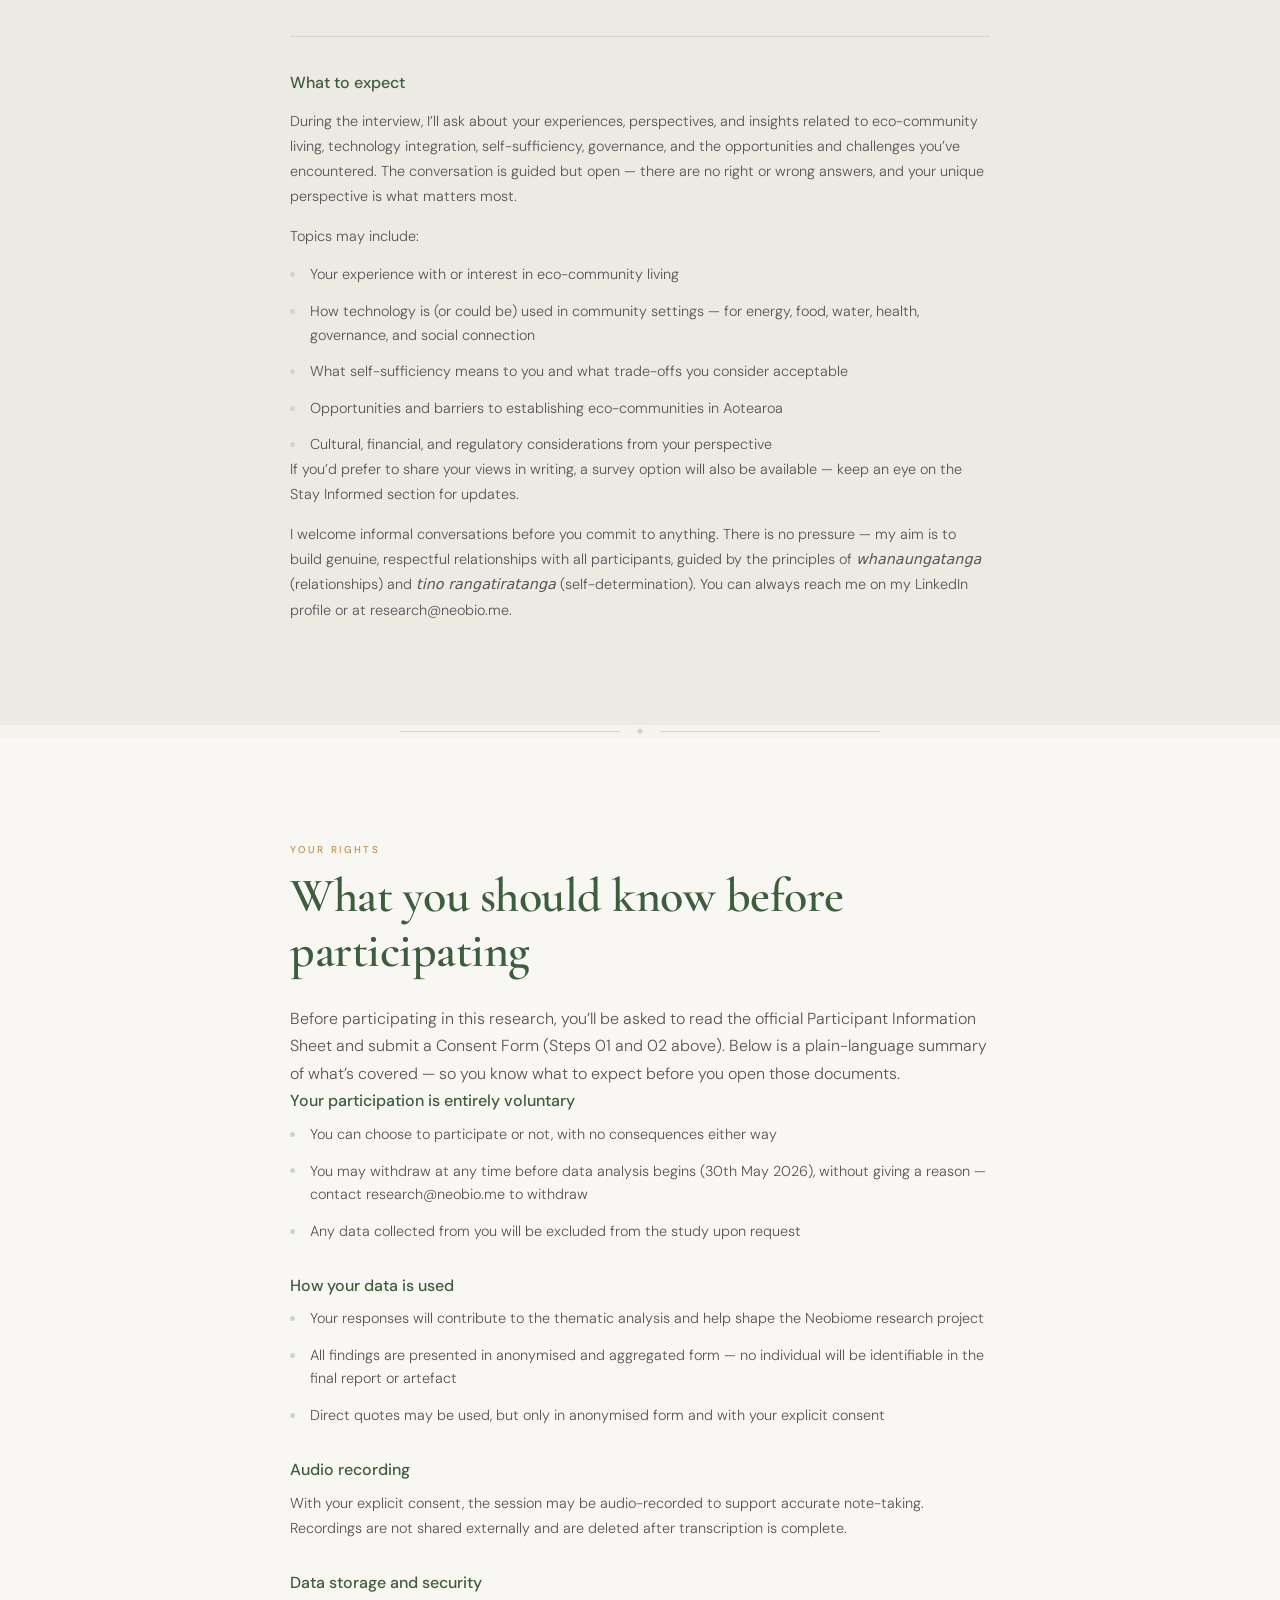
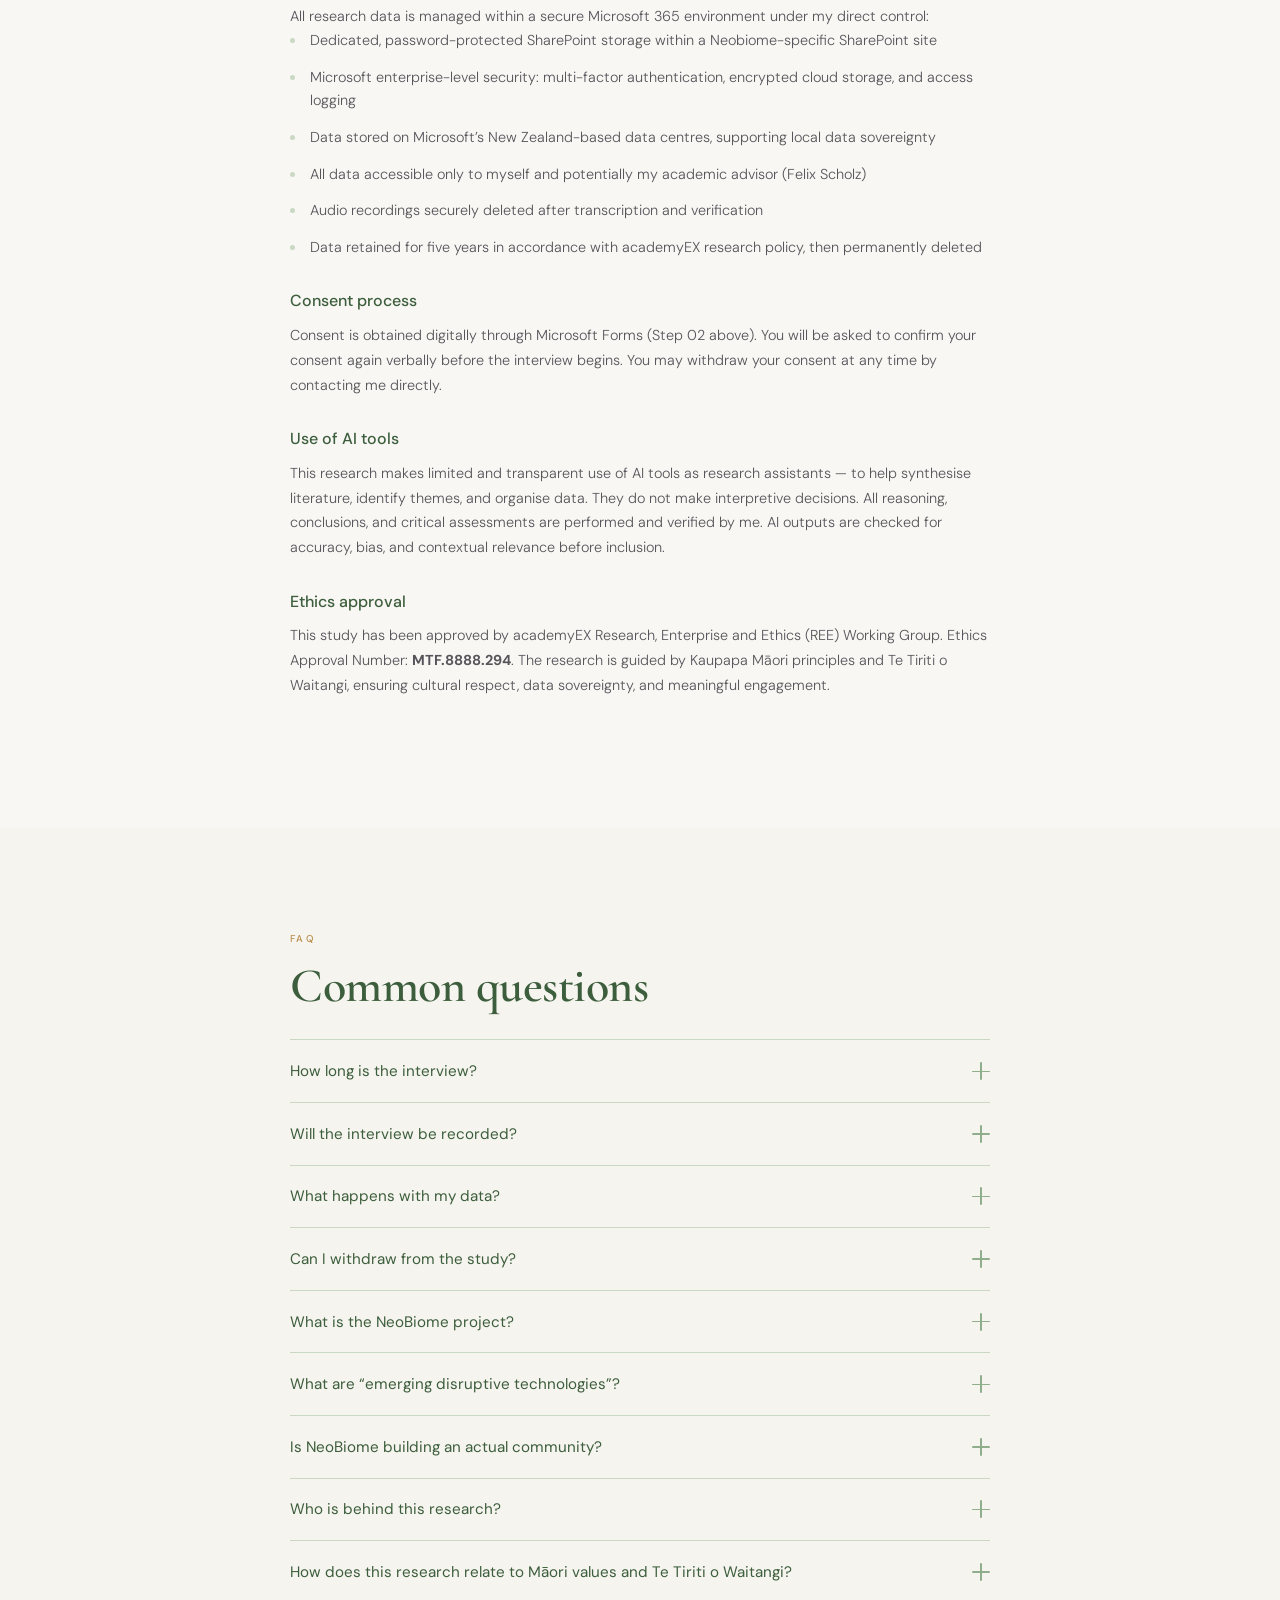
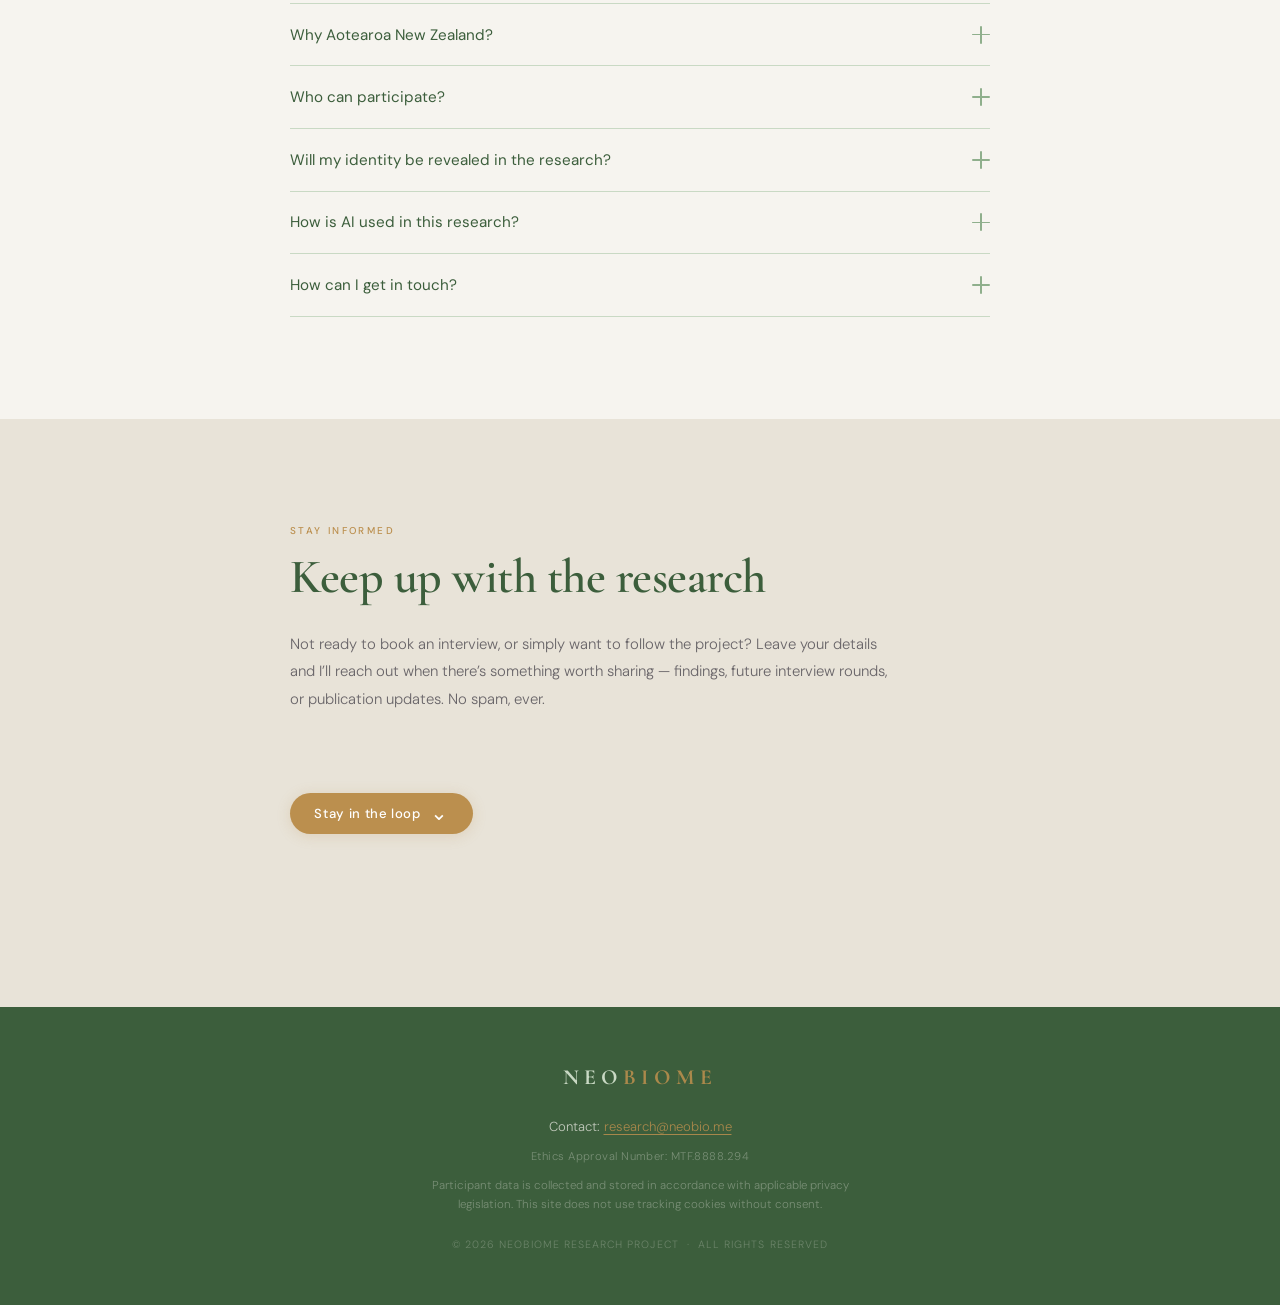
==== commit 766742bf: "GoatCounter implemented" ====
--- a/index.html
+++ b/index.html
@@ -106,6 +106,7 @@
       font-weight: 500; color: #3C5E3C; margin-bottom: 0.75rem; }
     .participate-expect p { font-size: 0.9rem; line-height: 1.75; margin-bottom: 0.9rem; }
     .participate-expect p:last-child { margin-bottom: 0; }
+
   </style>
 </head>
 <body>
@@ -908,6 +909,8 @@
     </div>
   </footer>
 
+  <script data-goatcounter="https://neobiome.goatcounter.com/count"
+          async src="//gc.zgo.at/count.js"></script>
   <script src="https://web3forms.com/client/script.js" async defer></script>
   <script src="script.js"></script>
   <script>
@@ -941,5 +944,7 @@
       }
     })();
   </script>
+
+
 </body>
 </html>
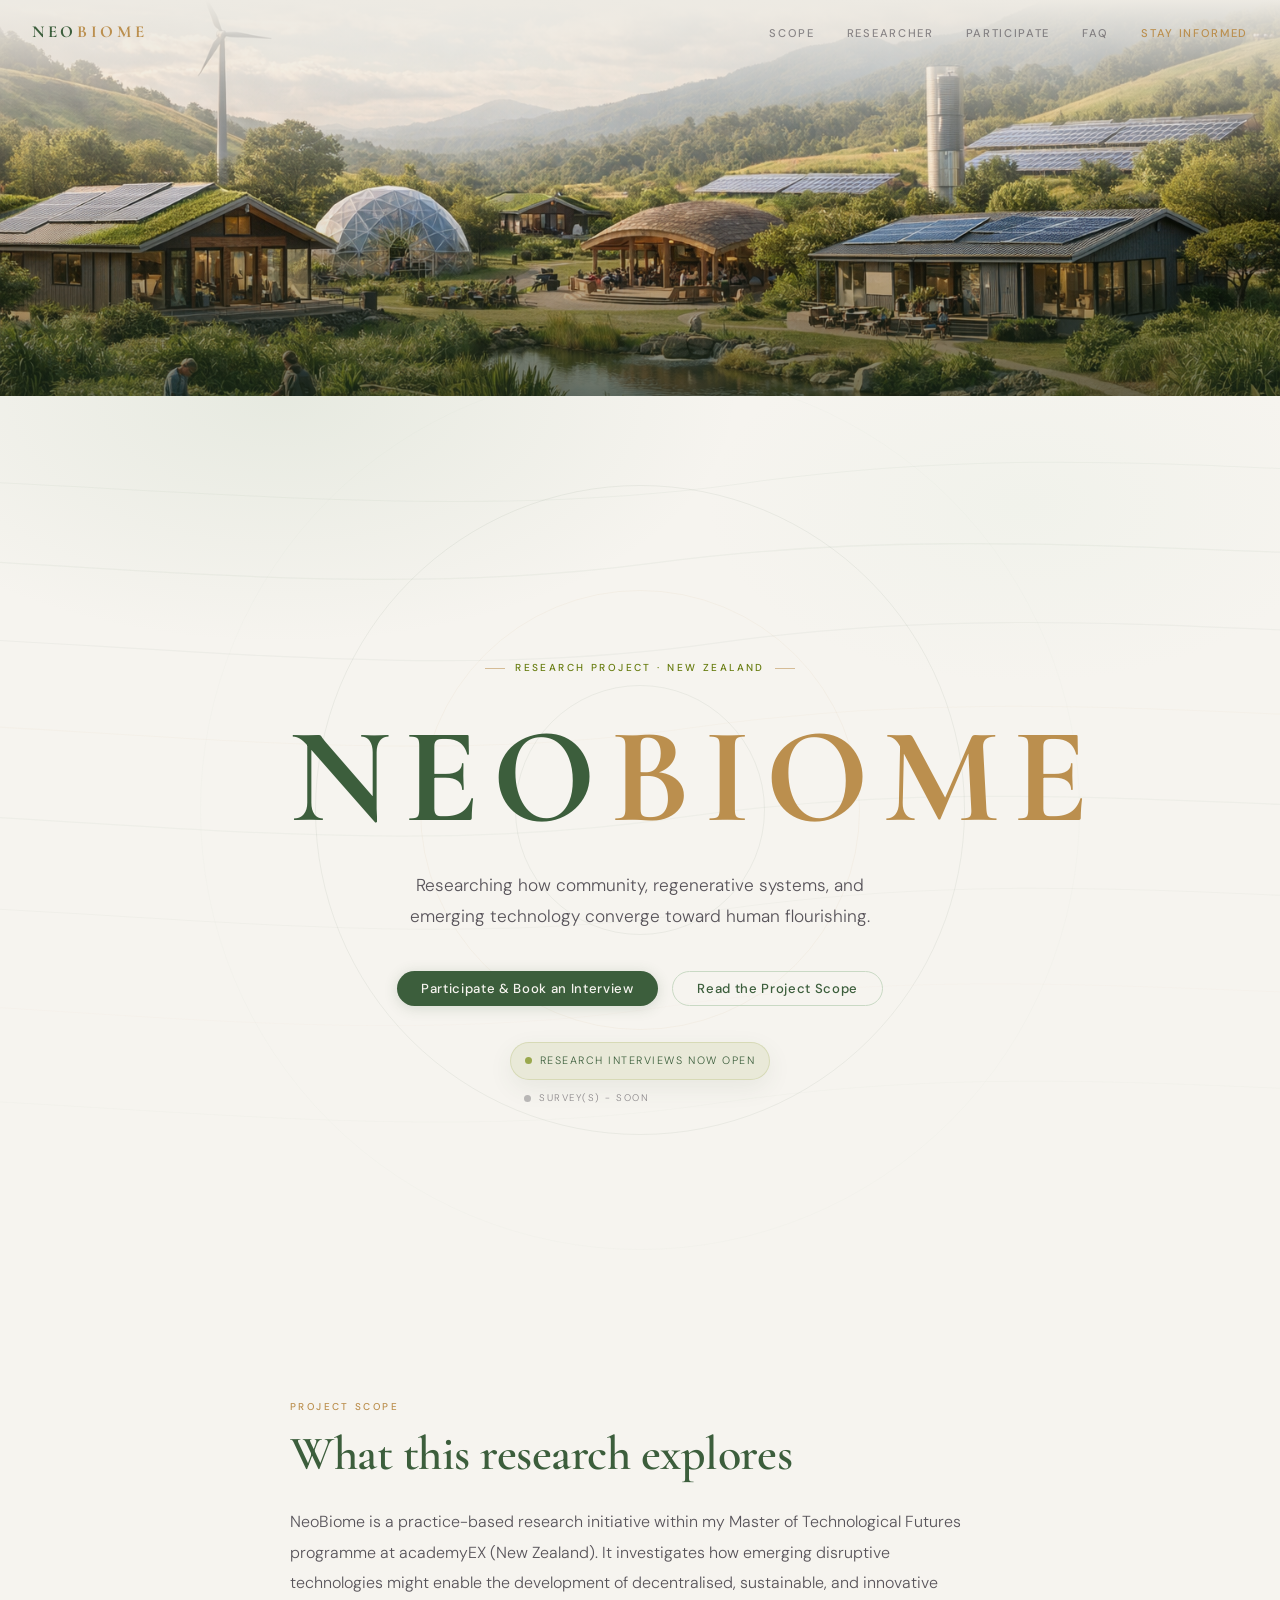
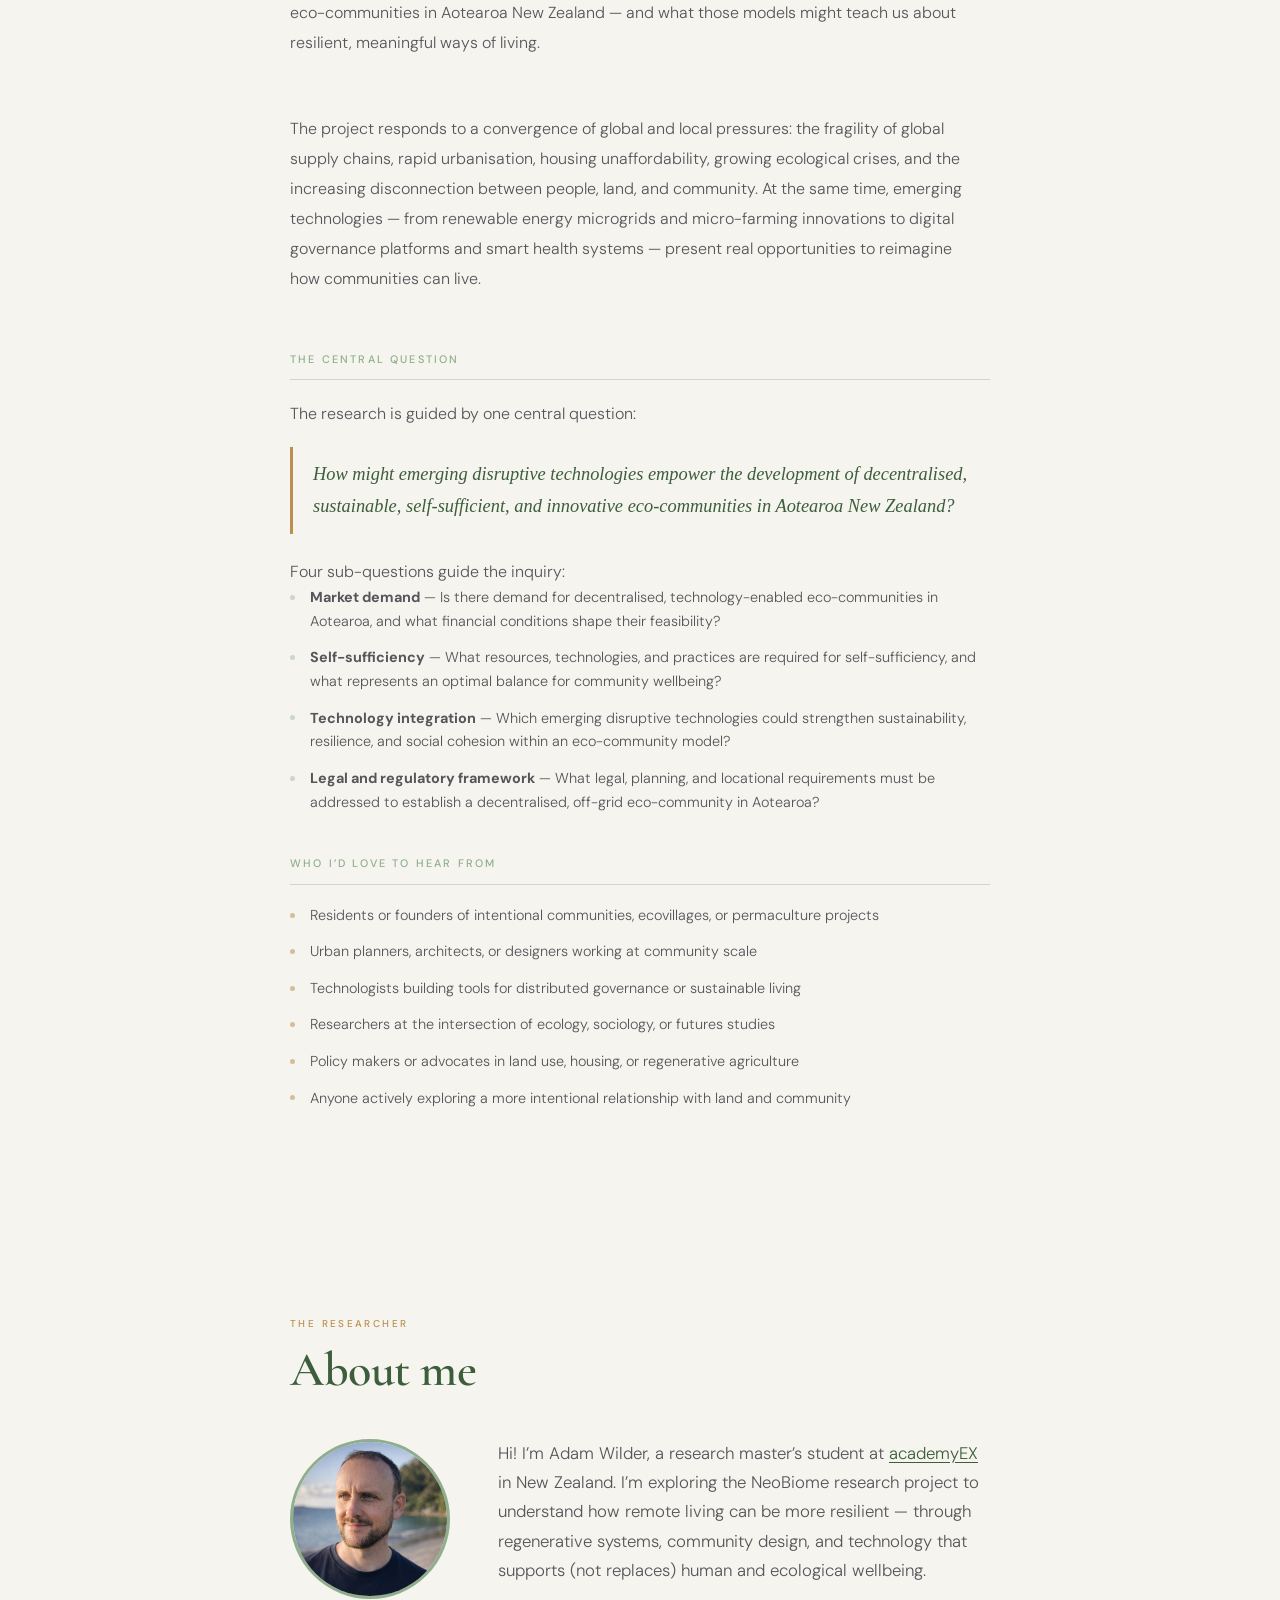
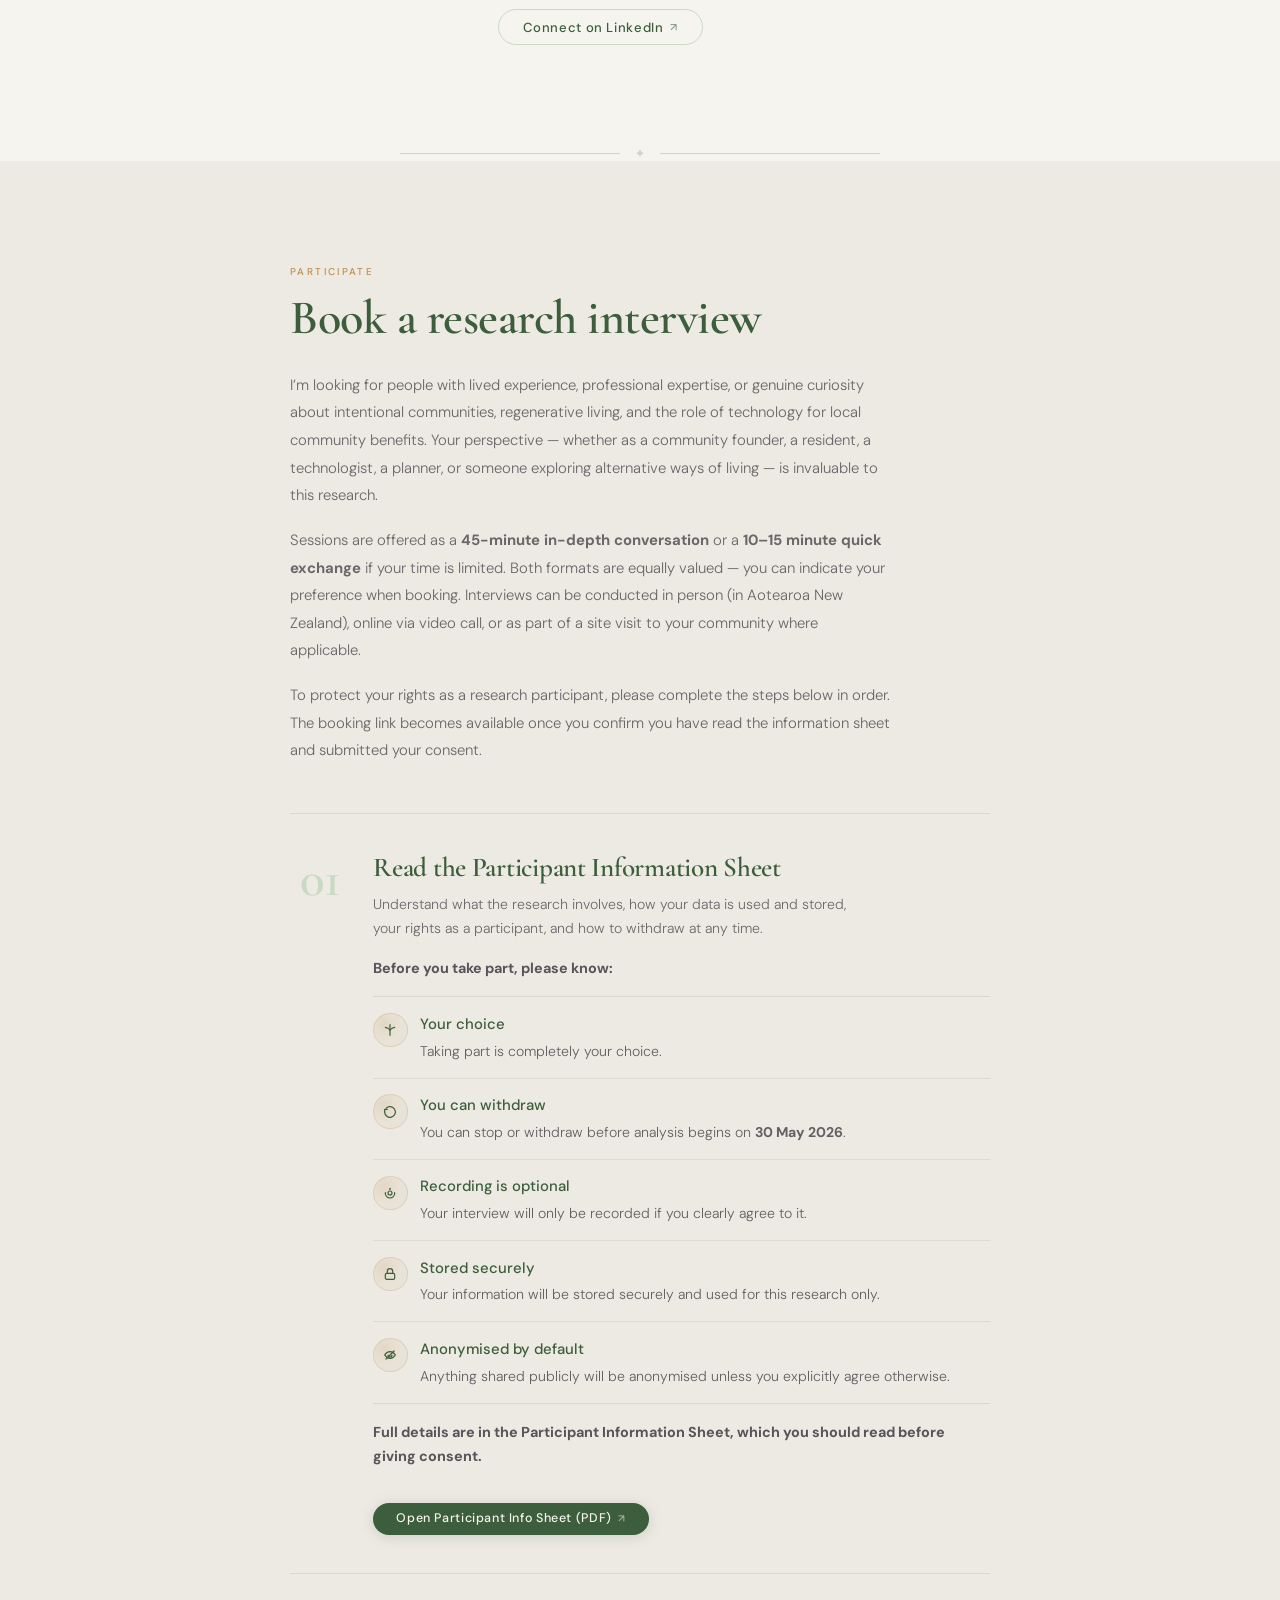
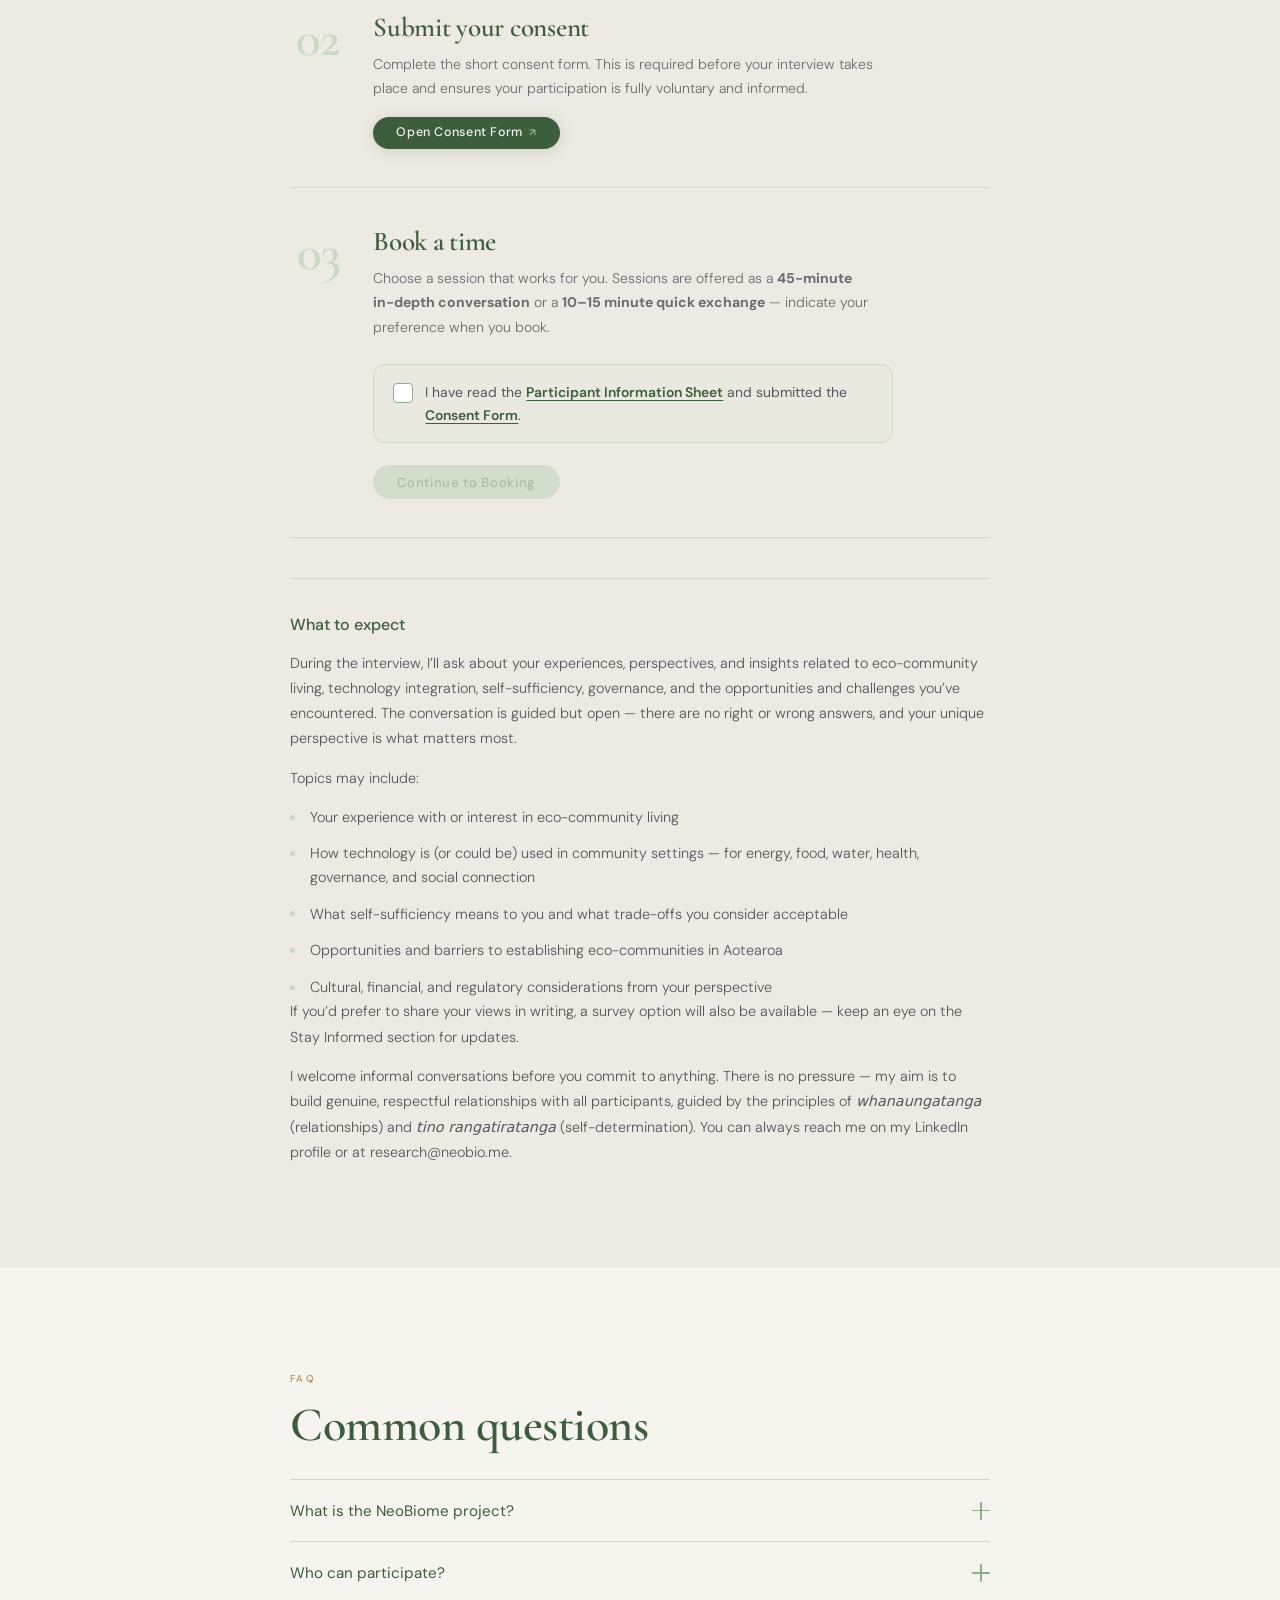
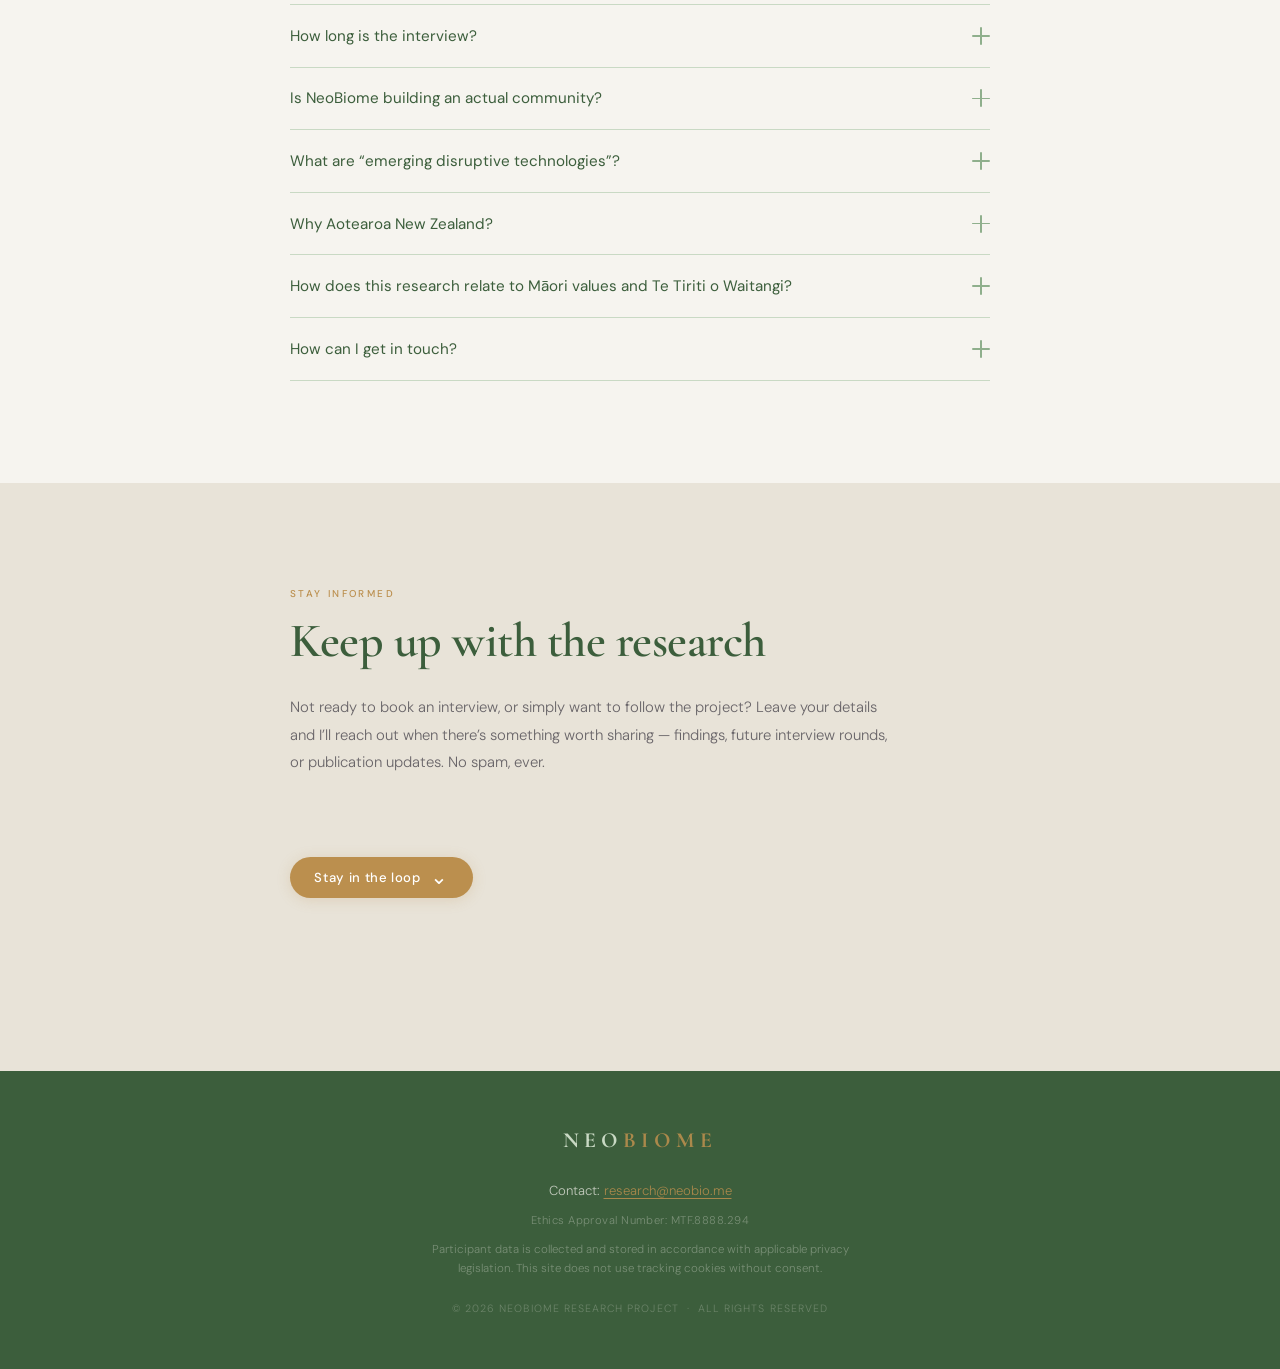
==== commit 941d6066: "small changes of design" ====
--- a/index.html
+++ b/index.html
@@ -82,13 +82,6 @@
       color: #3C5E3C;
     }
 
-    /* Your Rights section */
-    .section-rights { background: var(--bg-section, #f9f7f4); }
-    .rights-block { margin-bottom: 1.75rem; }
-    .rights-block h3 { font-family: 'DM Sans', sans-serif; font-size: 1rem; font-weight: 500;
-      color: #3C5E3C; margin-bottom: 0.5rem; }
-    .rights-block p { font-size: 0.9rem; line-height: 1.72; }
-
     /* Scrollspy active nav link */
     .nav-links a.active { opacity: 1; color: #BB8F4E; }
 
@@ -106,6 +99,59 @@
       font-weight: 500; color: #3C5E3C; margin-bottom: 0.75rem; }
     .participate-expect p { font-size: 0.9rem; line-height: 1.75; margin-bottom: 0.9rem; }
     .participate-expect p:last-child { margin-bottom: 0; }
+    .participant-summary { margin: 1rem 0 1.1rem; }
+    .participant-summary p { font-size: 0.9rem; line-height: 1.72; margin-bottom: 0.7rem; }
+    .participant-summary p:last-child { margin-bottom: 0; }
+    .participant-points {
+      margin: 0.95rem 0 1rem;
+      border-top: 1px solid rgba(60,94,60,0.12);
+      border-bottom: 1px solid rgba(60,94,60,0.12);
+    }
+    .participant-point {
+      display: flex;
+      align-items: flex-start;
+      gap: 0.75rem;
+      padding: 0.9rem 0;
+      border-bottom: 1px solid rgba(60,94,60,0.1);
+    }
+    .participant-point:last-child { border-bottom: 0; }
+    .participant-point-icon {
+      width: 2.15rem;
+      height: 2.15rem;
+      border-radius: 50%;
+      display: inline-flex;
+      align-items: center;
+      justify-content: center;
+      color: #3C5E3C;
+      background:
+        radial-gradient(circle at 30% 30%, rgba(187,143,78,0.2), rgba(187,143,78,0.08) 52%, rgba(60,94,60,0.04));
+      border: 1px solid rgba(187,143,78,0.22);
+      flex: 0 0 auto;
+      margin-top: 0.08rem;
+    }
+    .participant-point-icon svg {
+      width: 1rem;
+      height: 1rem;
+      stroke: currentColor;
+      fill: none;
+      stroke-width: 1.8;
+      stroke-linecap: round;
+      stroke-linejoin: round;
+    }
+    .participant-point h4 {
+      font-family: 'DM Sans', sans-serif;
+      font-size: 0.93rem;
+      font-weight: 500;
+      color: #3C5E3C;
+      margin: 0 0 0.14rem;
+    }
+    .participant-point p {
+      margin: 0;
+      font-size: 0.88rem;
+      line-height: 1.68;
+      color: var(--graphite);
+      opacity: 0.92;
+    }
 
   </style>
 </head>
@@ -123,7 +169,6 @@
       <li><a href="#scope">Scope</a></li>
       <li><a href="#researcher">Researcher</a></li>
       <li><a href="#participate">Participate</a></li>
-      <li><a href="#your-rights">Your Rights</a></li>
       <li><a href="#faq">FAQ</a></li>
       <li><a href="#stay-informed">Stay Informed</a></li>
     </ul>
@@ -192,8 +237,14 @@
       </div>
 
       <div class="status-row anim-rise" style="--delay: 1.0s">
-        <span class="dot" aria-hidden="true"></span>
-        <span>Research interviews now open &mdash; more to come</span>
+        <span class="status-item status-item--live">
+          <span class="dot" aria-hidden="true"></span>
+          <span>Research interviews now open</span>
+        </span>
+        <span class="status-item status-item--muted" aria-label="Surveys coming soon">
+          <span class="dot status-dot--muted" aria-hidden="true"></span>
+          <span>Survey(s) - soon</span>
+        </span>
       </div>
 
     </div>
@@ -355,9 +406,79 @@
               <h3>Read the Participant Information Sheet</h3>
               <p>Understand what the research involves, how your data is used and stored,
                  your rights as a participant, and how to withdraw at any time.</p>
+              <div class="participant-summary">
+                <p><strong>Before you take part, please know:</strong></p>
+                <div class="participant-points" role="list" aria-label="Participant rights summary">
+                  <article class="participant-point" role="listitem">
+                    <span class="participant-point-icon" aria-hidden="true">
+                      <svg viewBox="0 0 24 24">
+                        <path d="M12 4v16"></path>
+                        <path d="M12 12c-1.9-2.4-4-3.6-7-4"></path>
+                        <path d="M12 12c1.9-2.4 4-3.6 7-4"></path>
+                      </svg>
+                    </span>
+                    <div>
+                      <h4>Your choice</h4>
+                      <p>Taking part is completely your choice.</p>
+                    </div>
+                  </article>
+                  <article class="participant-point" role="listitem">
+                    <span class="participant-point-icon" aria-hidden="true">
+                      <svg viewBox="0 0 24 24">
+                        <path d="M8 8H4v4"></path>
+                        <path d="M4 12a8 8 0 1 0 2.3-5.7"></path>
+                      </svg>
+                    </span>
+                    <div>
+                      <h4>You can withdraw</h4>
+                      <p>You can stop or withdraw before analysis begins on <strong>30 May 2026</strong>.</p>
+                    </div>
+                  </article>
+                  <article class="participant-point" role="listitem">
+                    <span class="participant-point-icon" aria-hidden="true">
+                      <svg viewBox="0 0 24 24">
+                        <path d="M12 15a3 3 0 1 0 0-6 3 3 0 0 0 0 6Z"></path>
+                        <path d="M19 11.5v1a7 7 0 0 1-14 0v-1"></path>
+                        <path d="M12 5v2"></path>
+                      </svg>
+                    </span>
+                    <div>
+                      <h4>Recording is optional</h4>
+                      <p>Your interview will only be recorded if you clearly agree to it.</p>
+                    </div>
+                  </article>
+                  <article class="participant-point" role="listitem">
+                    <span class="participant-point-icon" aria-hidden="true">
+                      <svg viewBox="0 0 24 24">
+                        <rect x="5" y="11" width="14" height="9" rx="2"></rect>
+                        <path d="M8 11V8a4 4 0 0 1 8 0v3"></path>
+                      </svg>
+                    </span>
+                    <div>
+                      <h4>Stored securely</h4>
+                      <p>Your information will be stored securely and used for this research only.</p>
+                    </div>
+                  </article>
+                  <article class="participant-point" role="listitem">
+                    <span class="participant-point-icon" aria-hidden="true">
+                      <svg viewBox="0 0 24 24">
+                        <path d="M4 12s3-5 8-5 8 5 8 5-3 5-8 5-8-5-8-5Z"></path>
+                        <path d="M9 12a3 3 0 1 0 6 0"></path>
+                        <path d="M6 18l12-12"></path>
+                      </svg>
+                    </span>
+                    <div>
+                      <h4>Anonymised by default</h4>
+                      <p>Anything shared publicly will be anonymised unless you explicitly agree otherwise.</p>
+                    </div>
+                  </article>
+                </div>
+                <p><strong>Full details are in the Participant Information Sheet, which you should read before giving consent.</strong></p>
+              </div>
               <!-- REPLACE: set href to your PDF URL, e.g. a Google Drive link or /assets/participant-info.pdf -->
               <a href="/assets/docs/Participant-Information-Sheet.pdf"
                  target="_blank" rel="noopener noreferrer"
+                 id="participant-info-btn"
                  class="btn btn-step">
                 Open Participant Info Sheet (PDF) <span class="btn-ext" aria-hidden="true">↗</span>
               </a>
@@ -376,6 +497,7 @@
               <!-- REPLACE: set href to your Microsoft Forms consent URL -->
               <a href="https://forms.office.com/e/SNfatqB4rr"
                  target="_blank" rel="noopener noreferrer"
+                 id="consent-form-btn"
                  class="btn btn-step">
                 Open Consent Form <span class="btn-ext" aria-hidden="true">↗</span>
               </a>
@@ -451,107 +573,6 @@
 
 
   <!-- ══════════════════════════════════════════
-       SECTION DIVIDER
-  ══════════════════════════════════════════ -->
-  <div class="section-divider" aria-hidden="true">
-    <span class="divider-line"></span>
-    <span class="divider-leaf">&#10022;</span>
-    <span class="divider-line"></span>
-  </div>
-
-
-  <!-- ══════════════════════════════════════════
-       YOUR RIGHTS
-  ══════════════════════════════════════════ -->
-  <section id="your-rights" class="section section-rights">
-    <div class="section-inner section-inner--narrow">
-
-      <div class="section-label">Your Rights</div>
-      <h2>What you should know before participating</h2>
-
-      <p>Before participating in this research, you&rsquo;ll be asked to read the official
-        Participant Information Sheet and submit a Consent Form (Steps 01 and 02 above). Below
-        is a plain-language summary of what&rsquo;s covered &mdash; so you know what to expect
-        before you open those documents.</p>
-
-      <div class="rights-block">
-        <h3>Your participation is entirely voluntary</h3>
-        <ul class="scope-list">
-          <li>You can choose to participate or not, with no consequences either way</li>
-          <li>You may withdraw at any time before data analysis begins (30th May 2026),
-            without giving a reason &mdash; contact
-            <a href="mailto:research@neobio.me">research@neobio.me</a> to withdraw</li>
-          <li>Any data collected from you will be excluded from the study upon request</li>
-        </ul>
-      </div>
-
-      <div class="rights-block">
-        <h3>How your data is used</h3>
-        <ul class="scope-list">
-          <li>Your responses will contribute to the thematic analysis and help shape the
-            Neobiome research project</li>
-          <li>All findings are presented in anonymised and aggregated form &mdash; no individual
-            will be identifiable in the final report or artefact</li>
-          <li>Direct quotes may be used, but only in anonymised form and with your explicit
-            consent</li>
-        </ul>
-      </div>
-
-      <div class="rights-block">
-        <h3>Audio recording</h3>
-        <p>With your explicit consent, the session may be audio-recorded to support accurate
-          note-taking. Recordings are not shared externally and are deleted after transcription
-          is complete.</p>
-      </div>
-
-      <div class="rights-block">
-        <h3>Data storage and security</h3>
-        <p>All research data is managed within a secure Microsoft 365 environment under my
-          direct control:</p>
-        <ul class="scope-list">
-          <li>Dedicated, password-protected SharePoint storage within a Neobiome-specific
-            SharePoint site</li>
-          <li>Microsoft enterprise-level security: multi-factor authentication, encrypted cloud
-            storage, and access logging</li>
-          <li>Data stored on Microsoft&rsquo;s New Zealand-based data centres, supporting local
-            data sovereignty</li>
-          <li>All data accessible only to myself and potentially my academic advisor
-            (Felix Scholz)</li>
-          <li>Audio recordings securely deleted after transcription and verification</li>
-          <li>Data retained for five years in accordance with academyEX research policy, then
-            permanently deleted</li>
-        </ul>
-      </div>
-
-      <div class="rights-block">
-        <h3>Consent process</h3>
-        <p>Consent is obtained digitally through Microsoft Forms (Step 02 above). You will be
-          asked to confirm your consent again verbally before the interview begins. You may
-          withdraw your consent at any time by contacting me directly.</p>
-      </div>
-
-      <div class="rights-block">
-        <h3>Use of AI tools</h3>
-        <p>This research makes limited and transparent use of AI tools as research assistants
-          &mdash; to help synthesise literature, identify themes, and organise data. They do not
-          make interpretive decisions. All reasoning, conclusions, and critical assessments are
-          performed and verified by me. AI outputs are checked for accuracy, bias, and contextual
-          relevance before inclusion.</p>
-      </div>
-
-      <div class="rights-block">
-        <h3>Ethics approval</h3>
-        <p>This study has been approved by academyEX Research, Enterprise and Ethics (REE)
-          Working Group. Ethics Approval Number: <strong>MTF.8888.294</strong>. The research is
-          guided by Kaupapa Māori principles and Te Tiriti o Waitangi, ensuring cultural respect,
-          data sovereignty, and meaningful engagement.</p>
-      </div>
-
-    </div>
-  </section>
-
-
-  <!-- ══════════════════════════════════════════
        FAQ
   ══════════════════════════════════════════ -->
   <section id="faq" class="section section-faq">
@@ -561,6 +582,30 @@
       <h2>Common questions</h2>
 
       <div class="faq-list">
+        <div class="faq-item">
+          <button class="faq-q" aria-expanded="false">
+            What is the NeoBiome project?
+            <span class="faq-icon" aria-hidden="true"></span>
+          </button>
+          <div class="faq-a" hidden>
+            <p>NeoBiome is a research project within my Master of Technological Futures at
+              academyEX. It explores how community, regenerative systems, and emerging
+              technologies might support more resilient ways of living in Aotearoa New Zealand.</p>
+          </div>
+        </div>
+
+        <div class="faq-item">
+          <button class="faq-q" aria-expanded="false">
+            Who can participate?
+            <span class="faq-icon" aria-hidden="true"></span>
+          </button>
+          <div class="faq-a" hidden>
+            <p>Participation is open to people with lived experience, professional expertise,
+              or a strong interest in eco-communities, regenerative living, community design,
+              sustainability, and related technologies, whether based in New Zealand or
+              internationally.</p>
+          </div>
+        </div>
 
         <div class="faq-item">
           <button class="faq-q" aria-expanded="false">
@@ -568,60 +613,21 @@
             <span class="faq-icon" aria-hidden="true"></span>
           </button>
           <div class="faq-a" hidden>
-            <p>Sessions are offered as a <strong>45-minute in-depth conversation</strong>
-               or a <strong>10–15 minute quick exchange</strong> if your time is limited.
-               Both formats are equally valued — you can indicate your preference when booking.</p>
+            <p>You can choose a <strong>45-minute in-depth conversation</strong> or a
+               <strong>10–15 minute quick exchange</strong> if your time is limited. Both
+               formats are equally valued.</p>
           </div>
         </div>
 
         <div class="faq-item">
           <button class="faq-q" aria-expanded="false">
-            Will the interview be recorded?
+            Is NeoBiome building an actual community?
             <span class="faq-icon" aria-hidden="true"></span>
           </button>
           <div class="faq-a" hidden>
-            <p>Only with your explicit consent. If you agree, the session may be audio-recorded
-               to support accurate note-taking. Recordings are not shared externally and are
-               deleted after transcription is complete.</p>
-          </div>
-        </div>
-
-        <div class="faq-item">
-          <button class="faq-q" aria-expanded="false">
-            What happens with my data?
-            <span class="faq-icon" aria-hidden="true"></span>
-          </button>
-          <div class="faq-a" hidden>
-            <p>All data is anonymised before analysis. Nothing identifying will be published
-               without your explicit consent. Full details — including retention periods and
-               secure storage arrangements — are in the <a href="assets/docs/Participant-Information-Sheet.pdf" target="_blank" rel="noopener noreferrer">Participant Information Sheet</a>.</p>
-          </div>
-        </div>
-
-        <div class="faq-item">
-          <button class="faq-q" aria-expanded="false">
-            Can I withdraw from the study?
-            <span class="faq-icon" aria-hidden="true"></span>
-          </button>
-          <div class="faq-a" hidden>
-            <p>Yes. You may withdraw at any time before data analysis begins, without giving
-               a reason and without any consequence. Any data collected will be excluded from
-               the study upon request. Contact
-               <!-- REPLACE: update if email changes -->
-               <a href="mailto:research@neobio.me">research@neobio.me</a>
-               to withdraw.</p>
-          </div>
-        </div>
-
-        <div class="faq-item">
-          <button class="faq-q" aria-expanded="false">
-            What is the NeoBiome project?
-            <span class="faq-icon" aria-hidden="true"></span>
-          </button>
-          <div class="faq-a" hidden>
-            <p>NeoBiome is a research project exploring how emerging disruptive technologies
-              could enable decentralised, sustainable, and innovative eco-communities in Aotearoa
-              New Zealand. It&rsquo;s part of my Master of Technological Futures at academyEX.</p>
+            <p>No. At this stage, NeoBiome is a research project focused on understanding
+              feasibility, design possibilities, and community needs rather than building a
+              real-world community.</p>
           </div>
         </div>
 
@@ -631,40 +637,21 @@
             <span class="faq-icon" aria-hidden="true"></span>
           </button>
           <div class="faq-a" hidden>
-            <p>In this research, these are technologies with the potential to reshape how
-              communities function. Examples include solar PV and home batteries, vertical wind
-              turbines, micro-hydro systems, environmentally friendly wastewater treatment,
-              modular and eco-tiny homes, satellite internet, micro-farming and vertical farming
-              innovations, electrified transport, digital governance platforms, and smart health
-              systems.</p>
+            <p>In this project, the term refers to technologies that could reshape how communities
+              live and function, such as renewable energy systems, digital governance tools,
+              local food and water systems, and communications or health-support technologies.</p>
           </div>
         </div>
 
         <div class="faq-item">
           <button class="faq-q" aria-expanded="false">
-            Is NeoBiome building an actual community?
+            Why Aotearoa New Zealand?
             <span class="faq-icon" aria-hidden="true"></span>
           </button>
           <div class="faq-a" hidden>
-            <p>Not at this stage. This research is conceptual &mdash; it focuses on feasibility
-              analysis, evidence synthesis, and design thinking rather than on-the-ground
-              construction. The output might serve as a foundation for future piloting and
-              development. A detailed technical design and implementation phase would be a
-              separate, subsequent project.</p>
-          </div>
-        </div>
-
-        <div class="faq-item">
-          <button class="faq-q" aria-expanded="false">
-            Who is behind this research?
-            <span class="faq-icon" aria-hidden="true"></span>
-          </button>
-          <div class="faq-a" hidden>
-            <p>I&rsquo;m Adam Wilder &mdash; a Master of Technological Futures student at
-              academyEX, supervised by Felix Scholz. My background is in corporate finance,
-              sustainability advisory, and innovation. I bring a personal commitment to exploring
-              how communities can live more sustainably, autonomously, and in closer connection
-              with the natural environment.</p>
+            <p>Aotearoa is a strong setting for this research because it brings together
+              questions of self-reliance, environmental responsibility, community innovation,
+              and culturally grounded models such as papakāinga.</p>
           </div>
         </div>
 
@@ -674,67 +661,10 @@
             <span class="faq-icon" aria-hidden="true"></span>
           </button>
           <div class="faq-a" hidden>
-            <p>Kaupapa Māori values are embedded throughout the research as a foundational
-              ethical and cultural framework &mdash; not an add-on. Values such as
-              <em>tino rangatiratanga</em> (self-determination), <em>kaitiakitanga</em>
-              (guardianship), and <em>whanaungatanga</em> (relationships) directly inform the
-              research questions, stakeholder engagement approach, and design principles. The
-              project is guided by the Tiriti principles of partnership, protection, and
-              participation. As a non-Māori researcher, I approach this integration with humility
-              and a commitment to respectful engagement.</p>
-          </div>
-        </div>
-
-        <div class="faq-item">
-          <button class="faq-q" aria-expanded="false">
-            Why Aotearoa New Zealand?
-            <span class="faq-icon" aria-hidden="true"></span>
-          </button>
-          <div class="faq-a" hidden>
-            <p>New Zealand has a unique combination of characteristics that make it well-suited
-              for exploring eco-community models: geographic isolation that encourages
-              self-reliance, approximately 88% renewable electricity generation, low population
-              density (20 people/km&sup2;), strong environmental values, culturally grounded
-              frameworks like papakāinga housing, and a history of community-level innovation.</p>
-          </div>
-        </div>
-
-        <div class="faq-item">
-          <button class="faq-q" aria-expanded="false">
-            Who can participate?
-            <span class="faq-icon" aria-hidden="true"></span>
-          </button>
-          <div class="faq-a" hidden>
-            <p>I&rsquo;m looking for eco-village leaders and developers, people interested in
-              or living in eco-communities, technology and sustainability innovators, urban
-              planners, architects, policy makers, and anyone actively exploring a more
-              intentional relationship with land and community. Participation is open whether
-              you&rsquo;re based in New Zealand or internationally.</p>
-          </div>
-        </div>
-
-        <div class="faq-item">
-          <button class="faq-q" aria-expanded="false">
-            Will my identity be revealed in the research?
-            <span class="faq-icon" aria-hidden="true"></span>
-          </button>
-          <div class="faq-a" hidden>
-            <p>No. All findings are presented in anonymised and aggregated form. If direct quotes
-              are used, they will be anonymised and only included with your explicit consent. No
-              individual participant will be identifiable in the final report or artefact.</p>
-          </div>
-        </div>
-
-        <div class="faq-item">
-          <button class="faq-q" aria-expanded="false">
-            How is AI used in this research?
-            <span class="faq-icon" aria-hidden="true"></span>
-          </button>
-          <div class="faq-a" hidden>
-            <p>AI tools are used transparently as research assistants &mdash; to help synthesise
-              literature, identify themes, and organise data. They do not make interpretive
-              decisions. All reasoning, conclusions, and critical assessments are performed by me.
-              AI outputs are checked for accuracy, bias, and relevance before being used.</p>
+            <p>The research is informed by values such as <em>whanaungatanga</em> and
+              <em>tino rangatiratanga</em>, and by Te Tiriti principles of partnership,
+              protection, and participation. I approach this as a non-Māori researcher with
+              care, humility, and a commitment to respectful engagement.</p>
           </div>
         </div>
 
@@ -744,11 +674,10 @@
             <span class="faq-icon" aria-hidden="true"></span>
           </button>
           <div class="faq-a" hidden>
-            <p>Email me at <a href="mailto:research@neobio.me">research@neobio.me</a> or reach
-              me out on <a href="https://www.linkedin.com/in/wilderadam/" target="_blank" rel="noopener noreferrer">LinkedIn</a>.
-              I&rsquo;m happy to have an informal conversation about the project before you
-              decide whether to participate. You can also use the Stay Informed form below to
-              leave your details and follow the project&rsquo;s progress.</p>
+            <p>The best first step is to register through the <strong>Stay Informed</strong> /
+              <strong>Stay in the loop</strong> form below. If you&rsquo;d prefer to contact me
+              directly, you can also email <a href="mailto:research@neobio.me">research@neobio.me</a>
+              or reach me on <a href="https://www.linkedin.com/in/wilderadam/" target="_blank" rel="noopener noreferrer">LinkedIn</a>.</p>
           </div>
         </div>
 
--- a/styles.css
+++ b/styles.css
@@ -297,12 +297,40 @@
 /* Status indicator */
 .status-row {
   display: inline-flex;
-  align-items: center;
-  gap: 0.5rem;
+  flex-direction: column;
+  align-items: flex-start;
+  gap: 0.65rem;
   font-size: 0.67rem;
   letter-spacing: 0.14em;
   text-transform: uppercase;
   color: var(--sage);
+}
+
+.status-item {
+  display: inline-flex;
+  align-items: center;
+  gap: 0.5rem;
+}
+
+.status-item--live {
+  padding: 0.55rem 0.9rem;
+  border-radius: 999px;
+  background: rgba(154, 168, 77, 0.14);
+  border: 1px solid rgba(154, 168, 77, 0.24);
+  color: var(--forest);
+  box-shadow: 0 8px 24px rgba(60, 94, 60, 0.08);
+}
+
+.status-item--muted {
+  padding-left: 0.9rem;
+  font-size: 0.6rem;
+  letter-spacing: 0.16em;
+  color: rgba(88, 84, 90, 0.68);
+}
+
+.status-dot--muted {
+  background: rgba(88, 84, 90, 0.38) !important;
+  animation: none;
 }
 
 .dot {
@@ -362,17 +390,18 @@
   border-color: var(--sage);
 }
 
-/* Step buttons — outlined, slightly smaller */
+/* Step buttons — filled, aligned with primary CTA */
 .btn-step {
   margin-top: 1rem;
-  background: transparent;
-  color: var(--forest);
-  border: 1px solid var(--moss);
+  background: var(--forest);
+  color: var(--ivory);
+  box-shadow: var(--shadow-btn);
   font-size: 0.78rem;
 }
 .btn-step:hover {
-  background: rgba(201, 217, 196, 0.28);
-  border-color: var(--sage);
+  background: var(--olive);
+  transform: translateY(-1px);
+  box-shadow: 0 5px 22px rgba(60, 94, 60, 0.25);
 }
 
 .btn-ext {
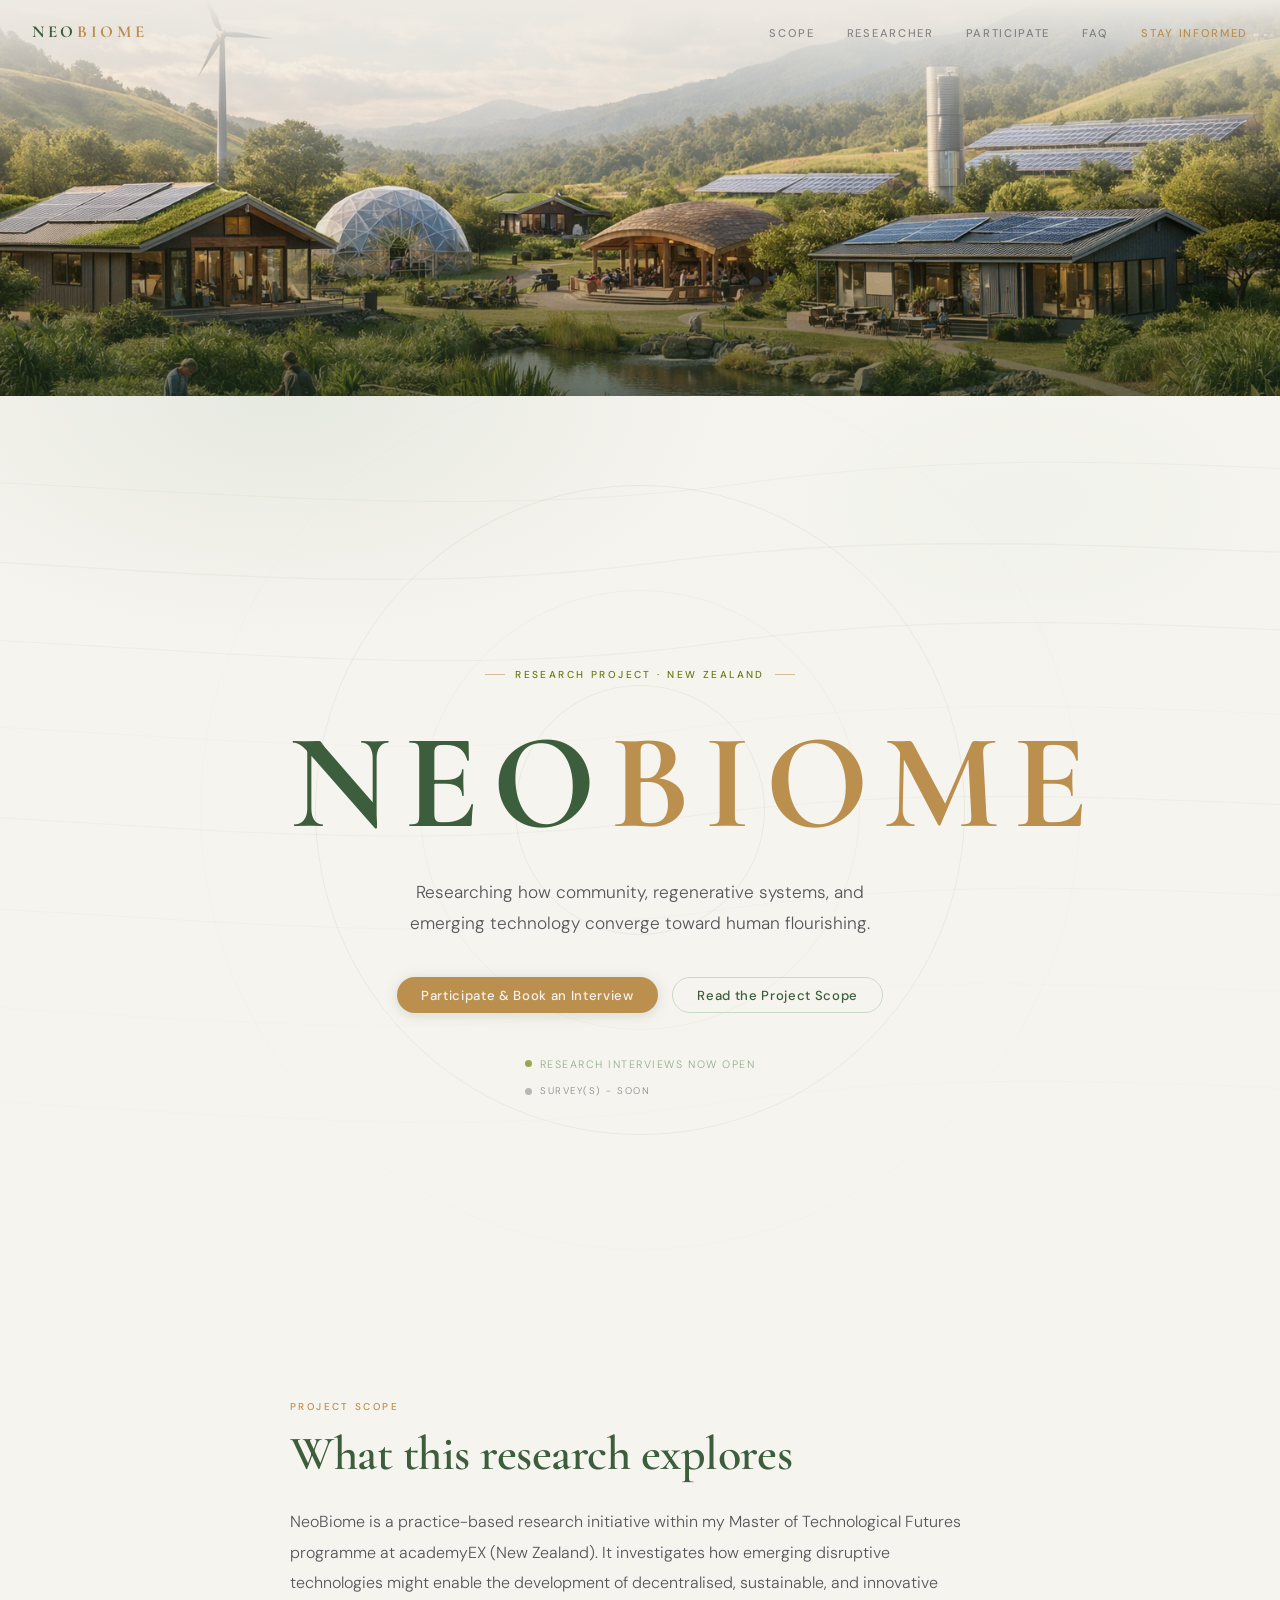
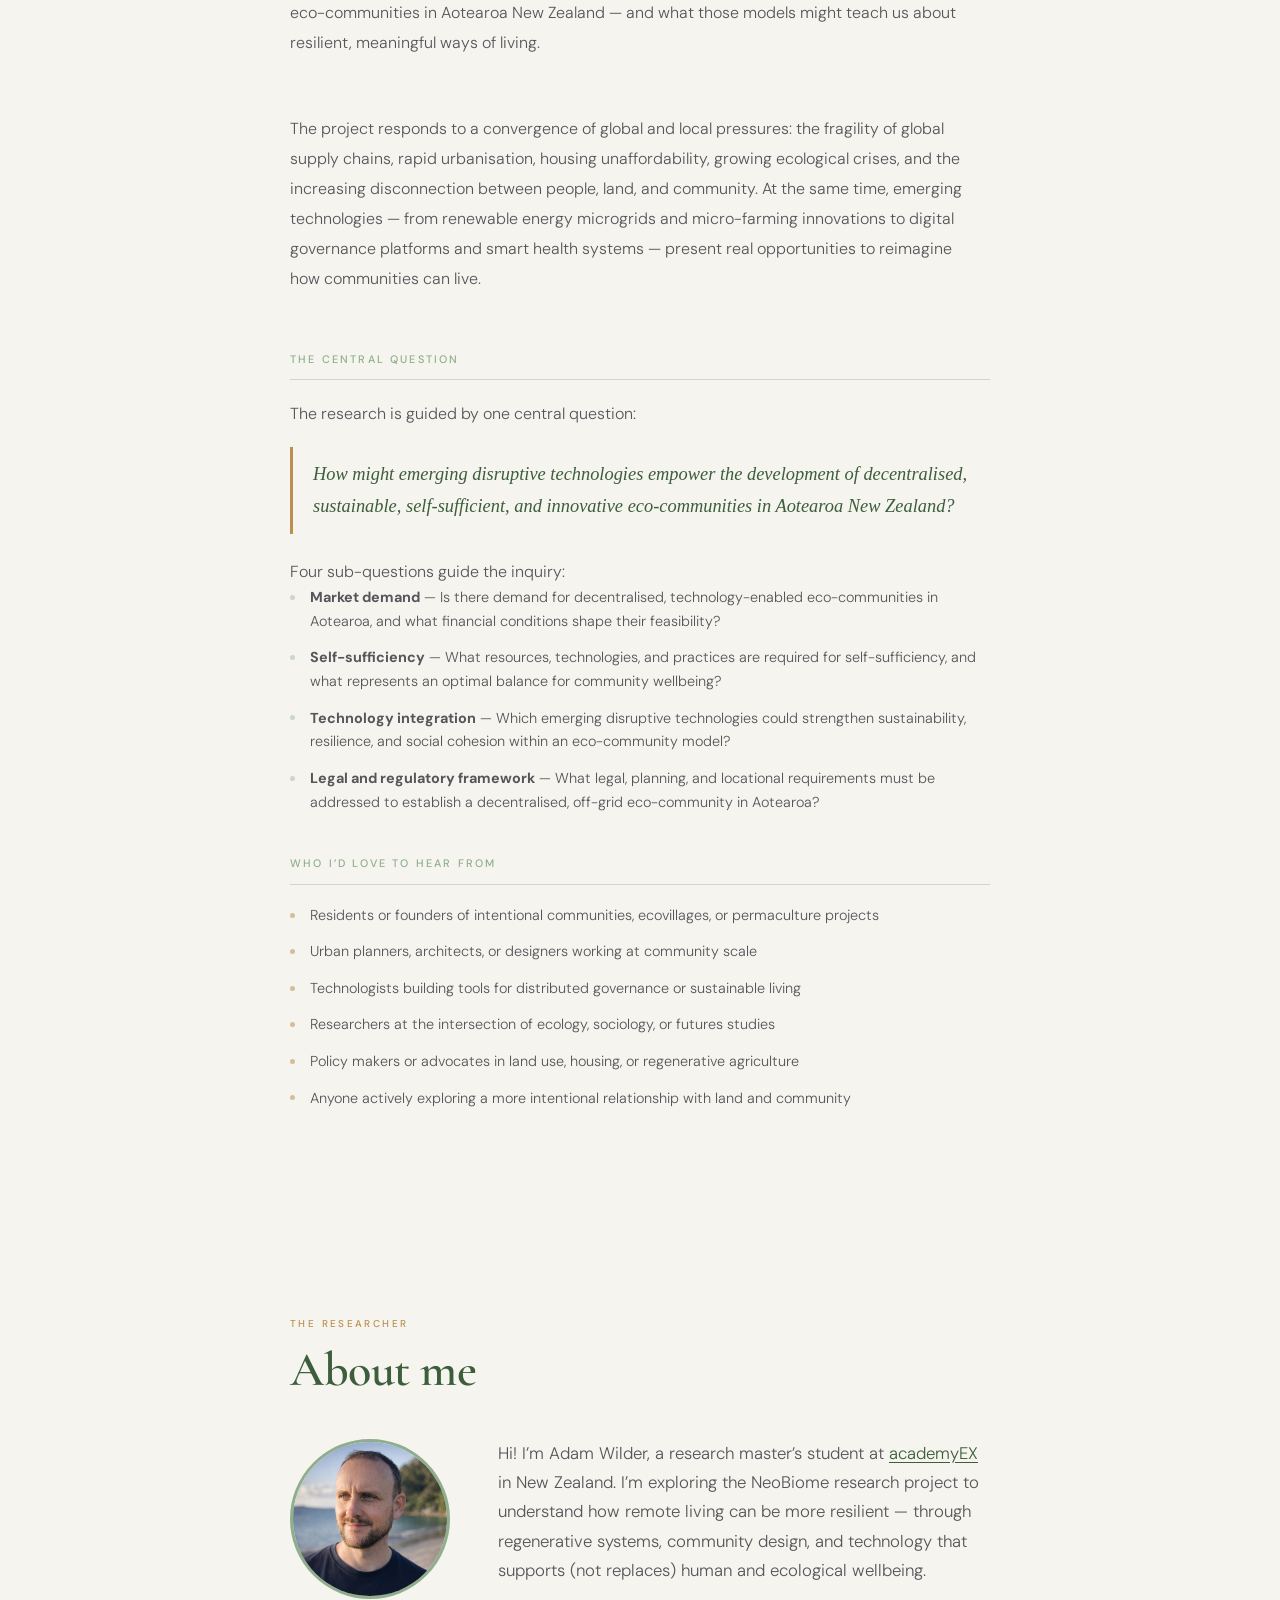
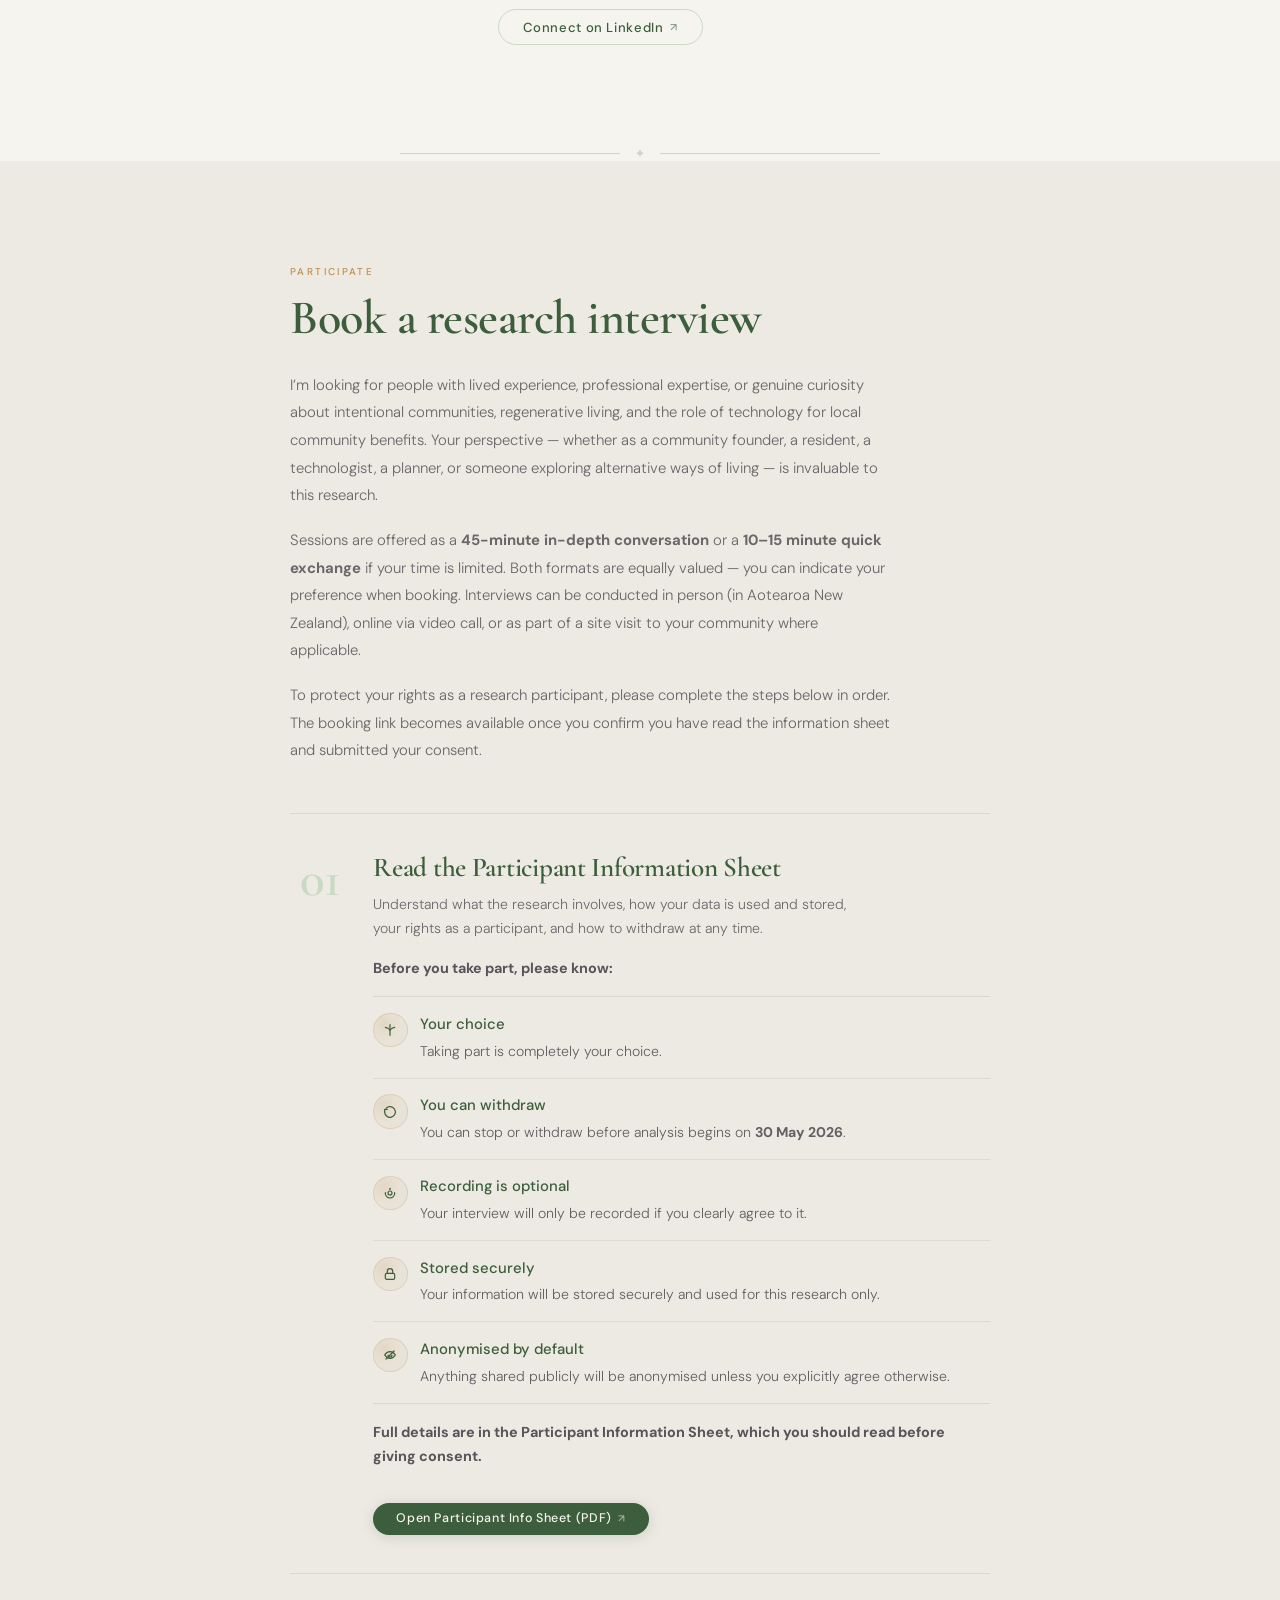
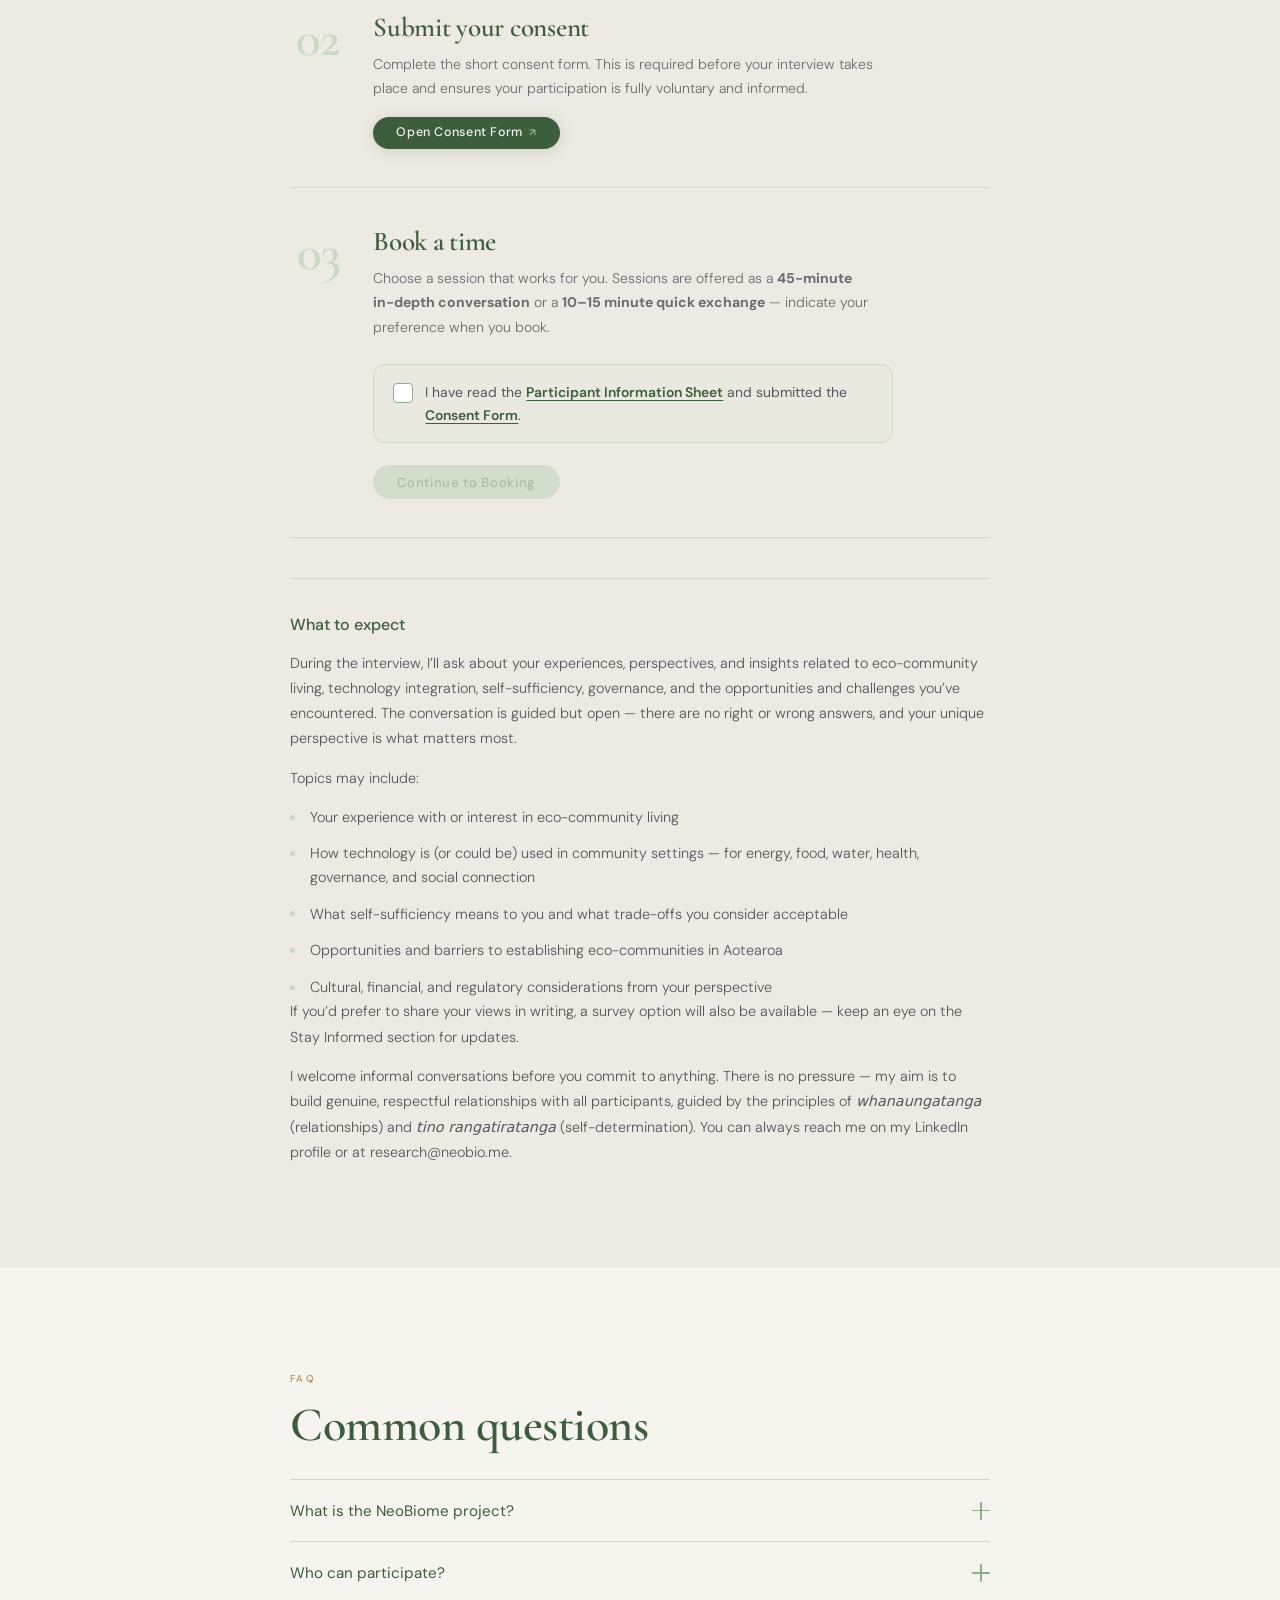
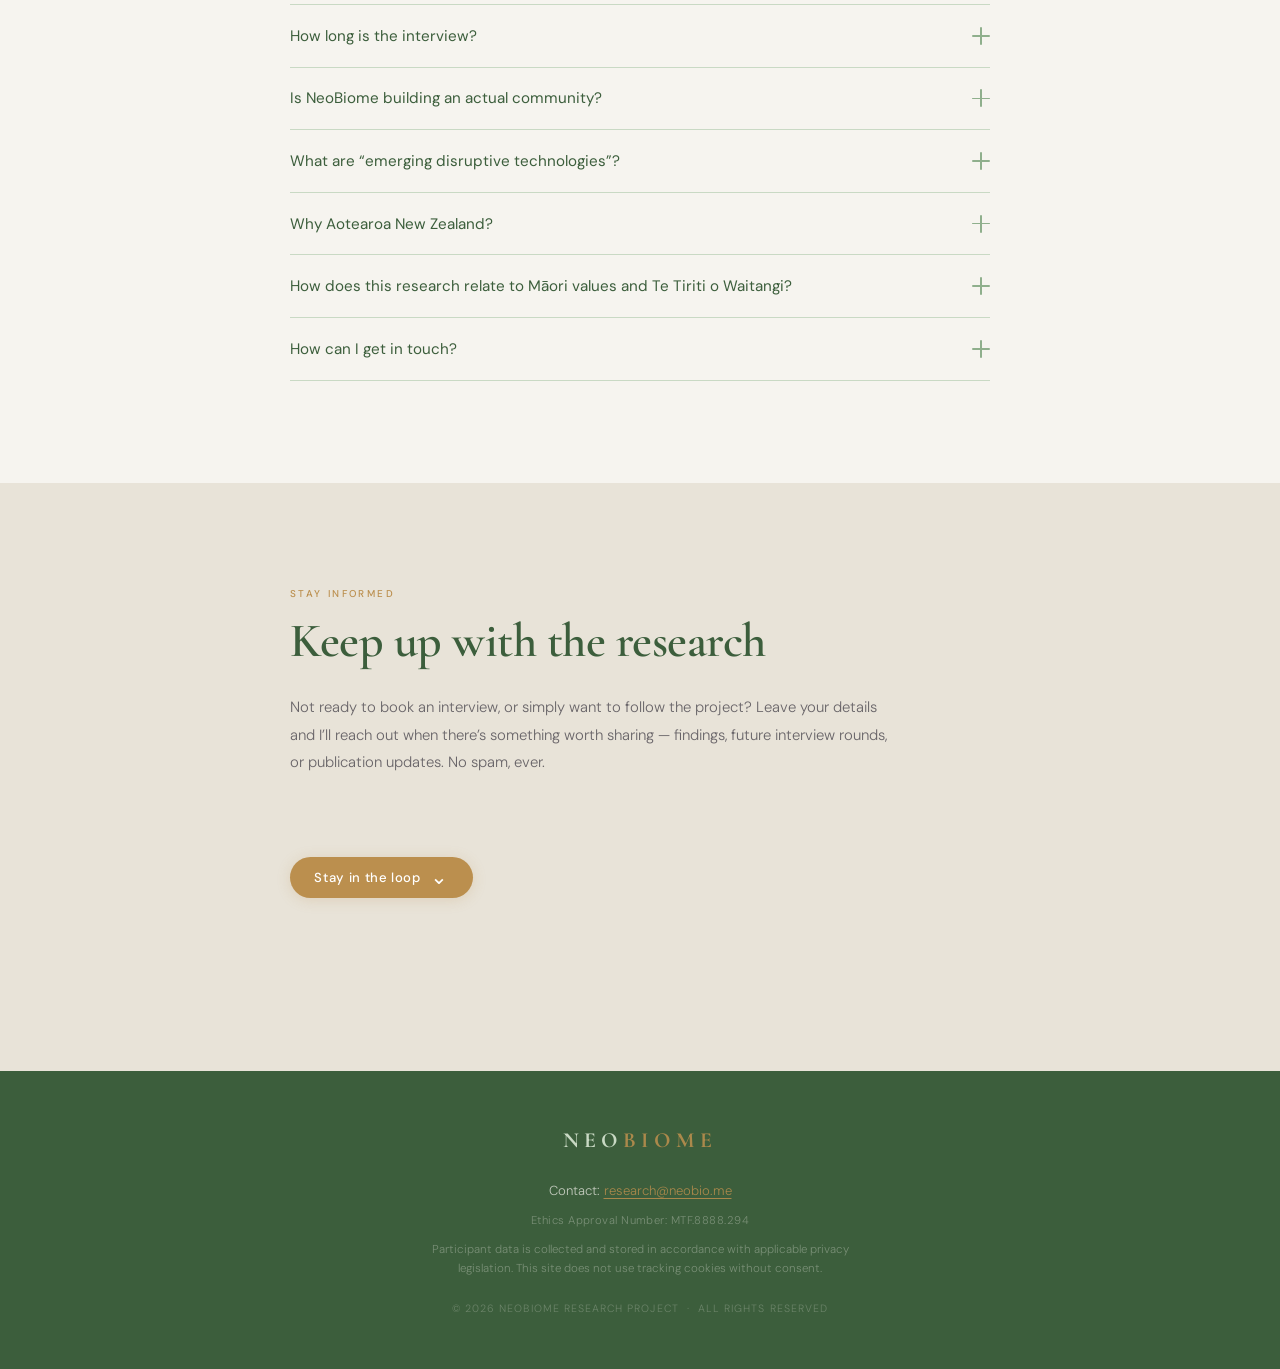
==== commit 2838d470: "style change" ====
--- a/index.html
+++ b/index.html
@@ -232,12 +232,12 @@
       </p>
 
       <div class="hero-actions anim-rise" style="--delay: 0.8s">
-        <a href="#participate" class="btn btn-primary">Participate &amp; Book an Interview</a>
+        <a href="#participate" class="btn btn-primary btn-interview">Participate &amp; Book an Interview</a>
         <a href="#scope"       class="btn btn-ghost">Read the Project Scope</a>
       </div>
 
       <div class="status-row anim-rise" style="--delay: 1.0s">
-        <span class="status-item status-item--live">
+        <span class="status-item">
           <span class="dot" aria-hidden="true"></span>
           <span>Research interviews now open</span>
         </span>
@@ -661,8 +661,8 @@
             <span class="faq-icon" aria-hidden="true"></span>
           </button>
           <div class="faq-a" hidden>
-            <p>The research is informed by values such as <em>whanaungatanga</em> and
-              <em>tino rangatiratanga</em>, and by Te Tiriti principles of partnership,
+            <p>The research is informed by values such as <em>whanaungatanga</em> (relationships),
+              <em>kaitiakitanga</em> (guardianship), and <em>tino rangatiratanga</em> (self-determination), and by Te Tiriti principles of partnership,
               protection, and participation. I approach this as a non-Māori researcher with
               care, humility, and a commitment to respectful engagement.</p>
           </div>
--- a/styles.css
+++ b/styles.css
@@ -312,17 +312,7 @@
   gap: 0.5rem;
 }
 
-.status-item--live {
-  padding: 0.55rem 0.9rem;
-  border-radius: 999px;
-  background: rgba(154, 168, 77, 0.14);
-  border: 1px solid rgba(154, 168, 77, 0.24);
-  color: var(--forest);
-  box-shadow: 0 8px 24px rgba(60, 94, 60, 0.08);
-}
-
 .status-item--muted {
-  padding-left: 0.9rem;
   font-size: 0.6rem;
   letter-spacing: 0.16em;
   color: rgba(88, 84, 90, 0.68);
@@ -379,6 +369,15 @@
 }
 .btn-primary:active { transform: translateY(0); }
 
+/* Hero interview CTA uses alternate fill color */
+.btn-interview {
+  background: var(--gold);
+}
+
+.btn-interview:hover {
+  background: #a77d42;
+}
+
 /* Ghost — outlined */
 .btn-ghost {
   background: transparent;
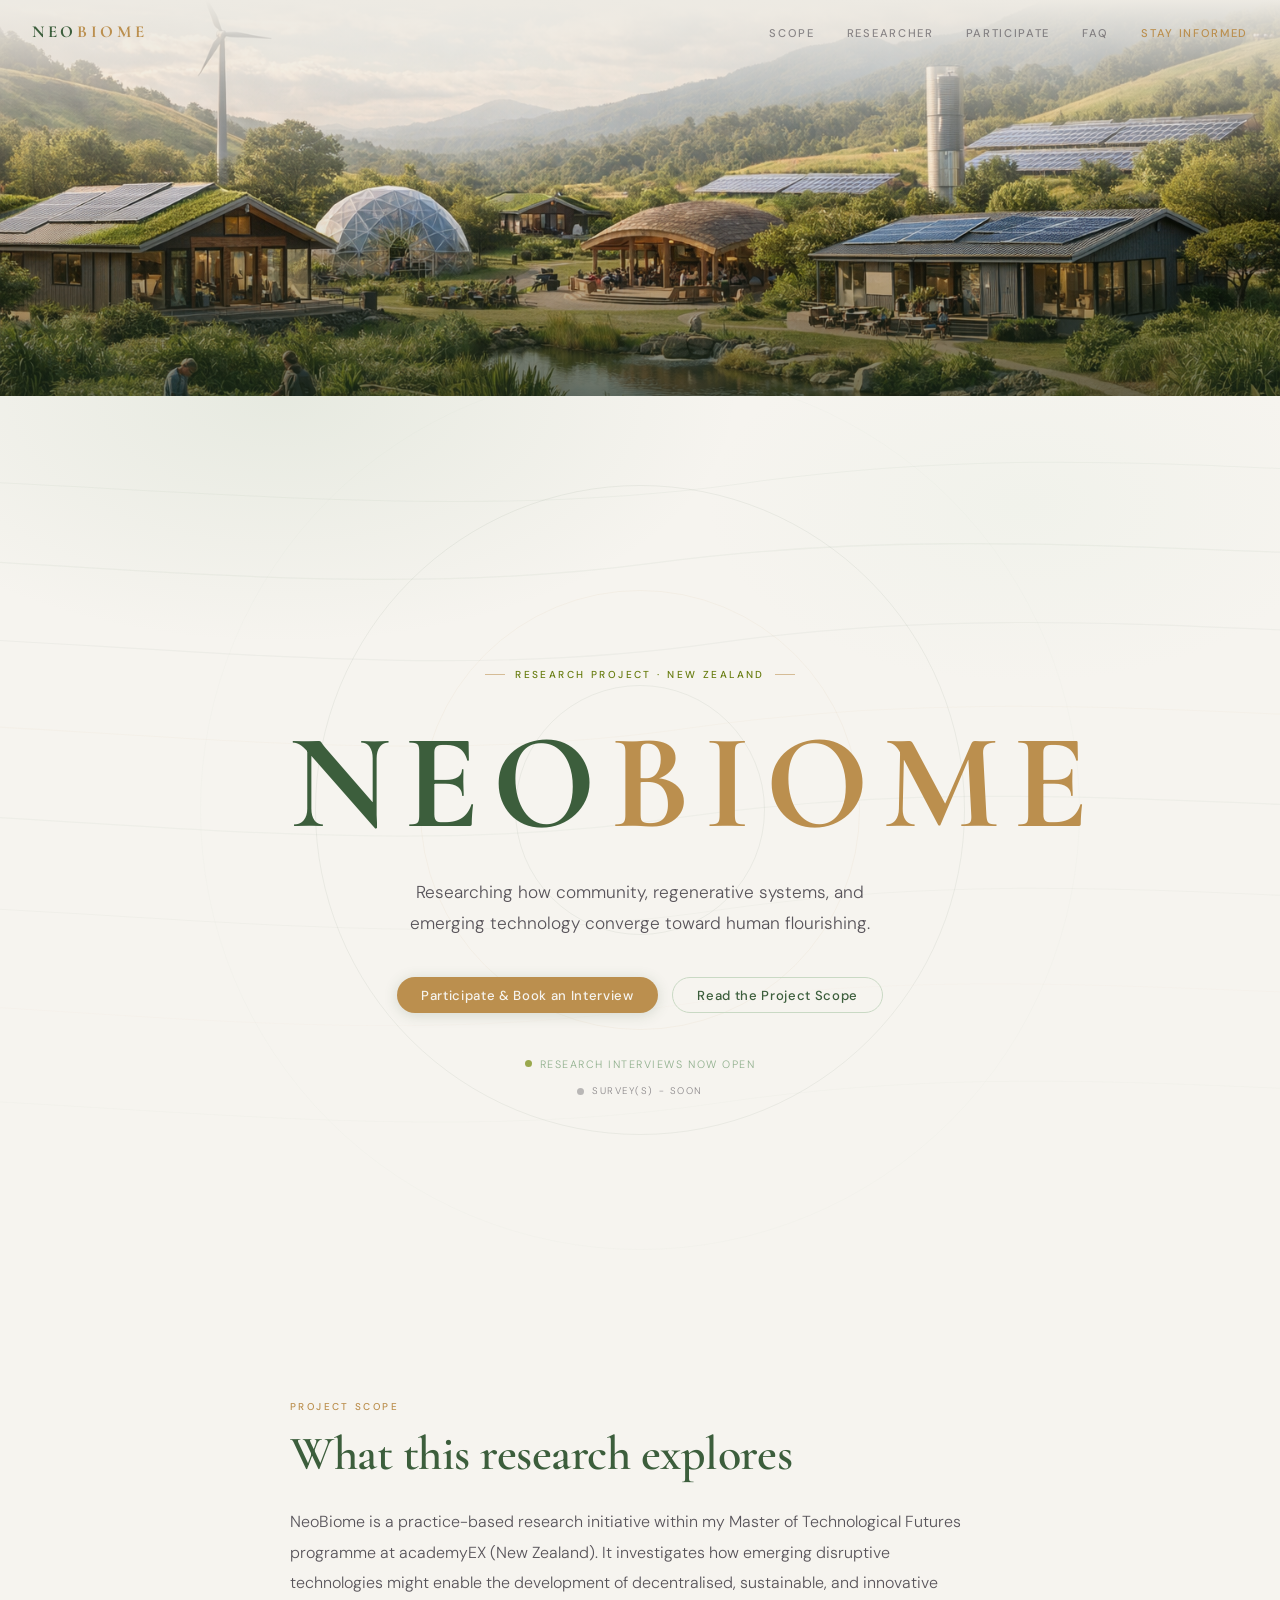
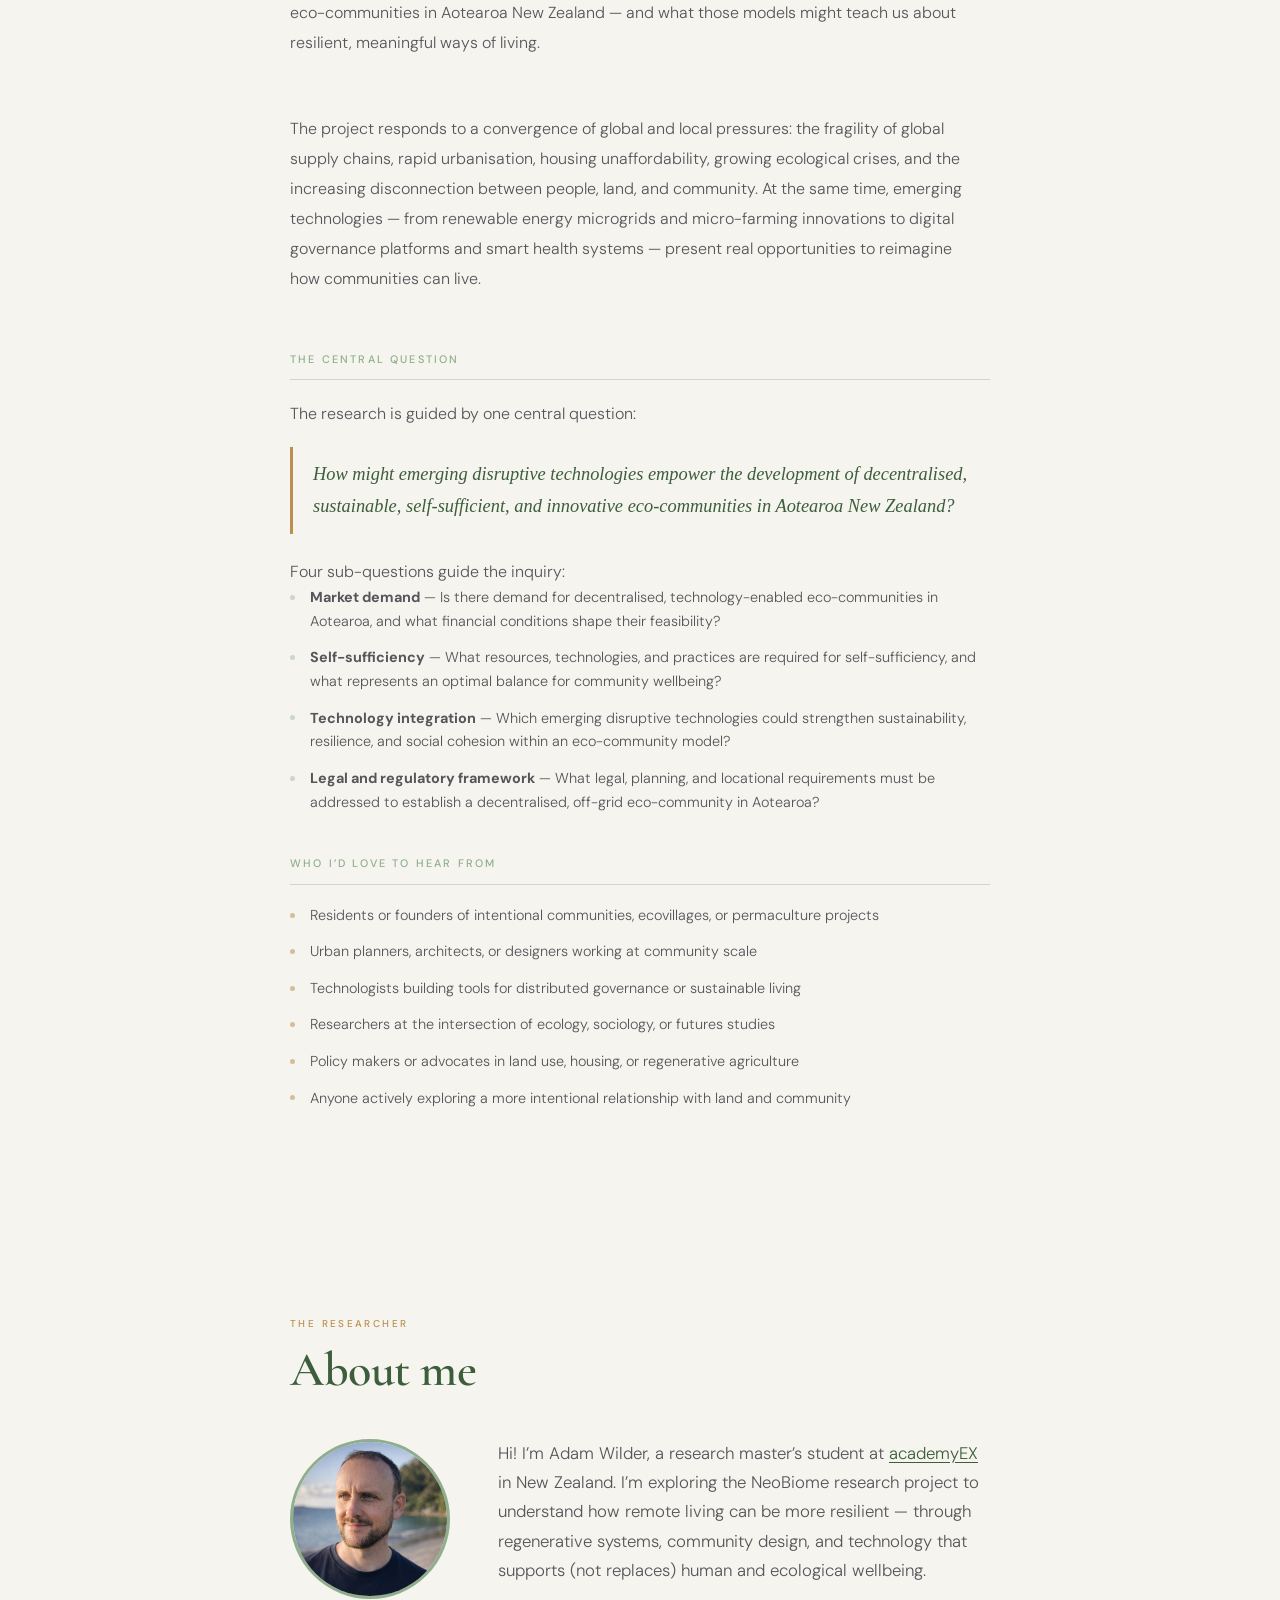
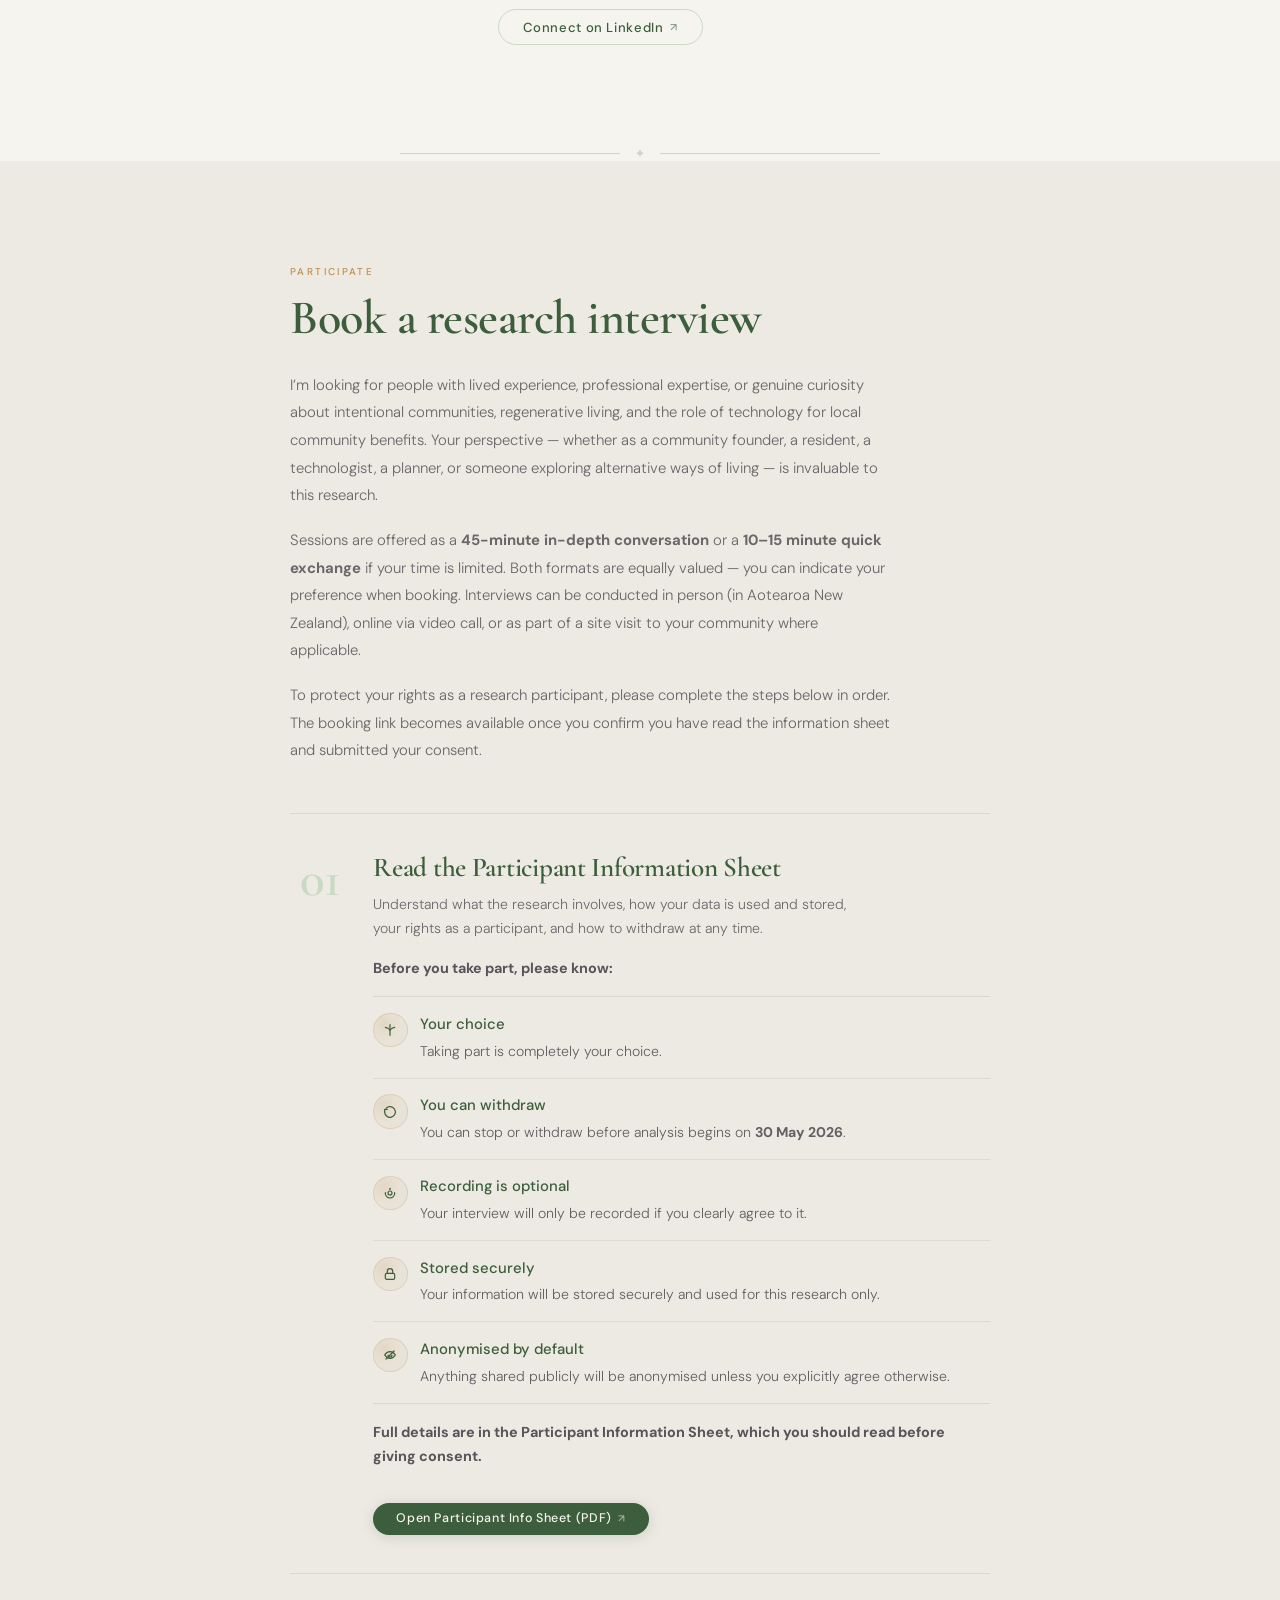
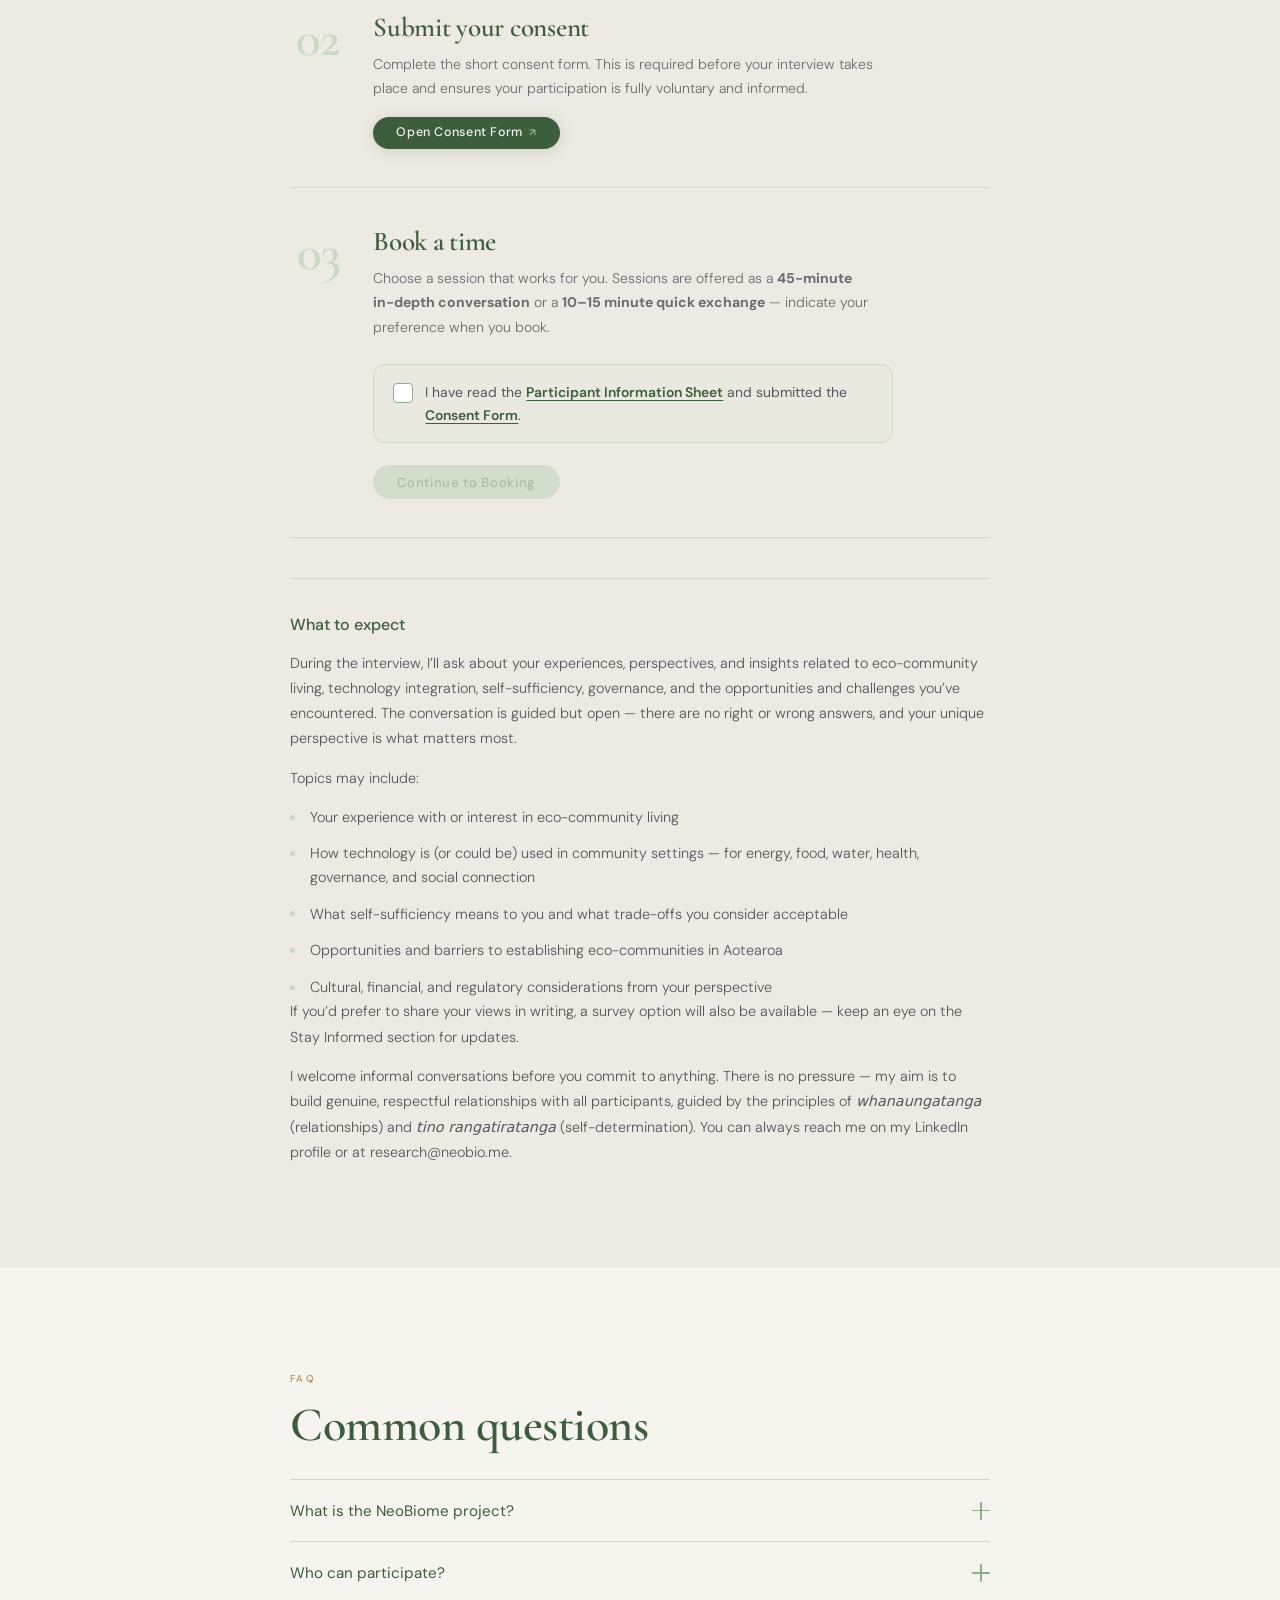
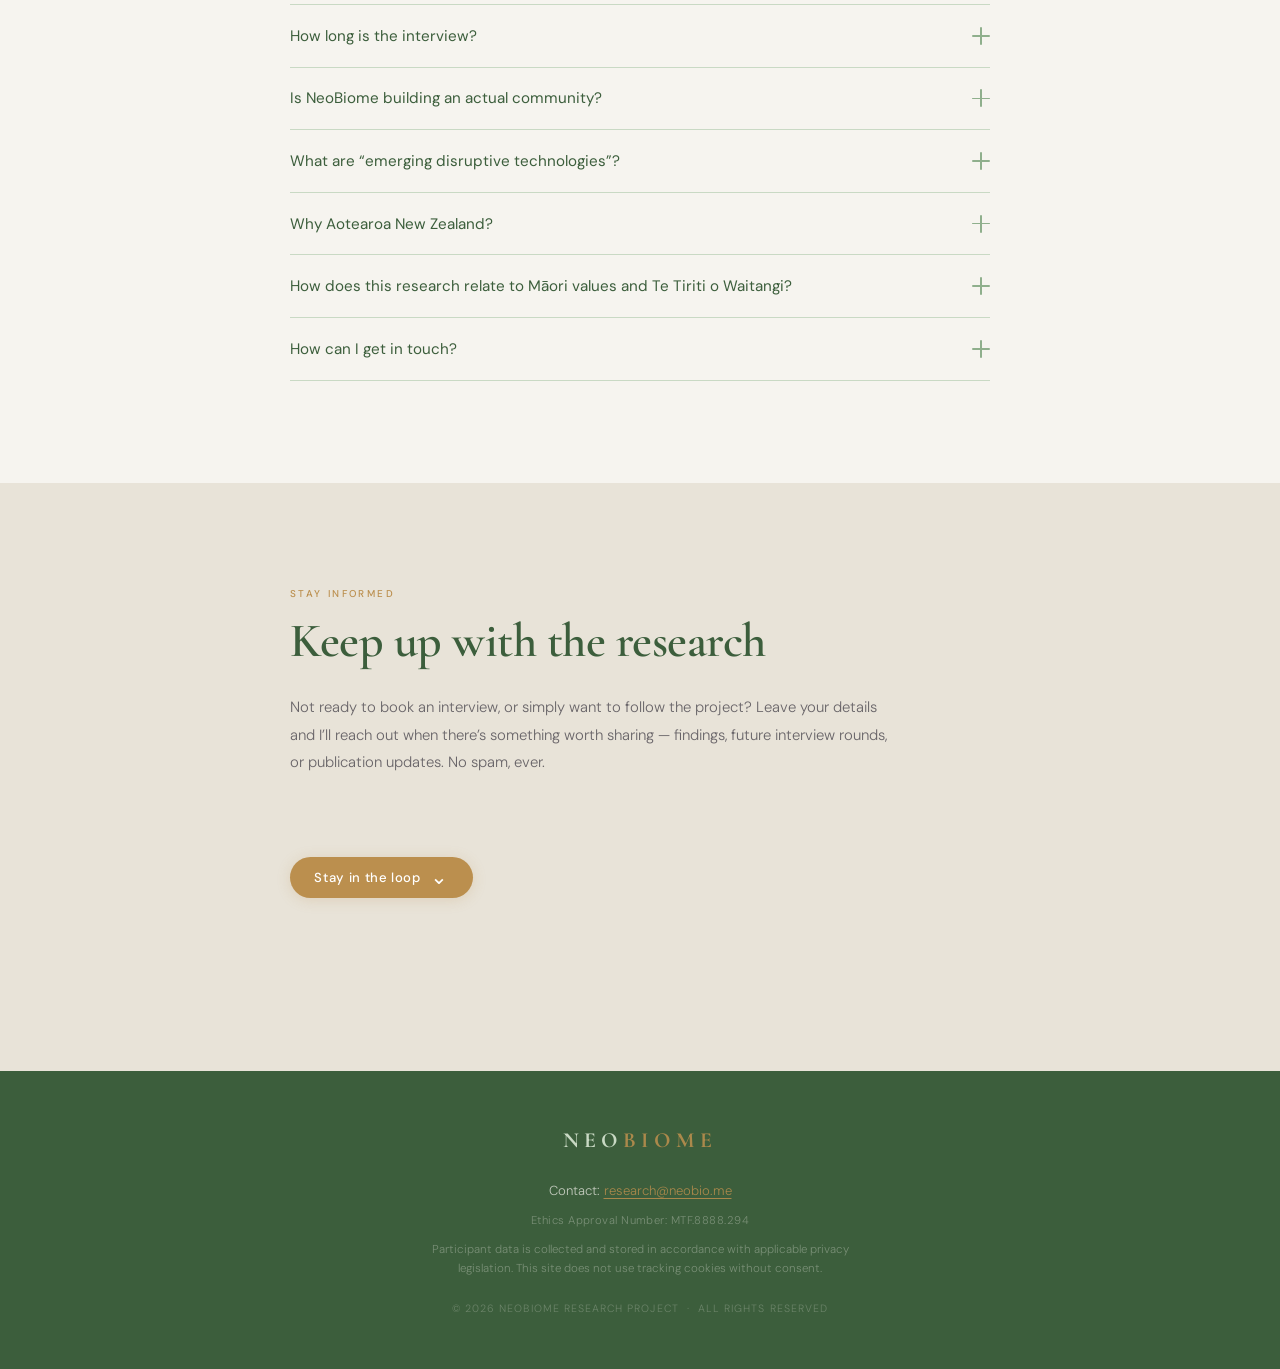
==== commit 0535a7c5: "minimal modification" ====
--- a/index.html
+++ b/index.html
@@ -36,30 +36,6 @@
        Create /assets/favicon.svg — see instructions below
   ════════════════════════════════════════════════════ -->
   <link rel="icon" type="image/svg+xml" href="/assets/favicon.svg" />
-  <link rel="icon" type="image/png"     href="/assets/favicon.png" sizes="32x32" />
-
-  <!-- ═══════════════════════════════════════════════════
-       Google Analytics 4
-
-       HOW TO ADD GA4 (3 steps):
-       1. Go to analytics.google.com → Admin → Create Property
-          → Set up a "Web" data stream for your domain
-       2. Copy your Measurement ID — it looks like: G-XXXXXXXXXX
-       3. Replace YOUR_GA4_MEASUREMENT_ID in both lines below,
-          then delete the surrounding HTML comment tags
-
-       IMPORTANT: Do not share your Measurement ID publicly in
-       a README. It is safe in HTML but not in docs.
-  ════════════════════════════════════════════════════ -->
-  <!--
-  <script async src="https://www.googletagmanager.com/gtag/js?id=YOUR_GA4_MEASUREMENT_ID"></script>
-  <script>
-    window.dataLayer = window.dataLayer || [];
-    function gtag(){ dataLayer.push(arguments); }
-    gtag('js', new Date());
-    gtag('config', 'YOUR_GA4_MEASUREMENT_ID');
-  </script>
-  -->
 
   <!-- ═══════════════════════════════════════════════════
        Fonts: Cormorant Garamond (wordmark/headings) + DM Sans (body/UI)
--- a/styles.css
+++ b/styles.css
@@ -298,17 +298,19 @@
 .status-row {
   display: inline-flex;
   flex-direction: column;
-  align-items: flex-start;
+  align-items: center;
   gap: 0.65rem;
   font-size: 0.67rem;
   letter-spacing: 0.14em;
   text-transform: uppercase;
   color: var(--sage);
+  text-align: center;
 }
 
 .status-item {
   display: inline-flex;
   align-items: center;
+  justify-content: center;
   gap: 0.5rem;
 }
 
@@ -1009,6 +1011,15 @@
    ═══════════════════════════════════════════════════════ */
 @media (max-width: 680px) {
   /* Nav: show hamburger, stack links */
+  .site-nav {
+    padding: 0.85rem 1rem;
+  }
+
+  .nav-wordmark {
+    font-size: 0.92rem;
+    letter-spacing: 0.16em;
+  }
+
   .nav-toggle { display: flex; }
 
   .nav-links {
@@ -1036,11 +1047,50 @@
   .nav-links li a:hover { opacity: 1; background: rgba(201, 217, 196, 0.15); }
 
   /* Hero */
-  .hero { padding: 7.5rem 1.5rem 4rem; }
+  .hero {
+    min-height: 92svh;
+    padding: 6.6rem 1.1rem 3.5rem;
+  }
+
+  .label {
+    margin-bottom: 1.4rem;
+    font-size: 0.56rem;
+    letter-spacing: 0.16em;
+    gap: 0.45rem;
+  }
+
+  .label-line {
+    width: 14px;
+  }
+
+  .wordmark {
+    font-size: clamp(2.45rem, 15.5vw, 3.9rem);
+    letter-spacing: 0.04em;
+    margin-bottom: 1rem;
+  }
+
+  .hero-tagline {
+    font-size: 0.92rem;
+    line-height: 1.65;
+    max-width: 34ch;
+    margin-bottom: 1.6rem;
+  }
 
   .hero-actions {
     flex-direction: column;
-    align-items: center;
+    align-items: stretch;
+    width: 100%;
+    gap: 0.65rem;
+  }
+
+  .hero-actions .btn {
+    width: 100%;
+    max-width: 340px;
+    align-self: center;
+    justify-content: center;
+    white-space: normal;
+    line-height: 1.25;
+    padding: 0.82em 1.2em;
   }
 
   /* Step layout: stack number above text on small screens */
@@ -1065,8 +1115,8 @@
 
   /* Footer scene shorter on mobile */
   .scene {
-    height: 32vh;
-    min-height: 160px;
+    height: 26vh;
+    min-height: 140px;
   }
 }
 
@@ -1075,6 +1125,18 @@
    RESPONSIVE — Small mobile (≤ 400px)
    ═══════════════════════════════════════════════════════ */
 @media (max-width: 400px) {
+  .site-nav {
+    padding: 0.75rem 0.85rem;
+  }
+
+  .hero {
+    padding: 6rem 1rem 3rem;
+  }
+
+  .hero-tagline {
+    font-size: 0.88rem;
+  }
+
   .step-layout {
     flex-direction: column;
     gap: 0.5rem;
@@ -1084,6 +1146,48 @@
     text-align: left;
     font-size: 1.4rem;
     width: auto;
+  }
+}
+
+/* ═══════════════════════════════════════════════════════
+   RESPONSIVE — Very small mobile (≤ 360px)
+   ═══════════════════════════════════════════════════════ */
+@media (max-width: 360px) {
+  .hero {
+    min-height: 90svh;
+    padding: 5.7rem 0.9rem 2.8rem;
+  }
+
+  .label {
+    font-size: 0.52rem;
+    letter-spacing: 0.14em;
+    margin-bottom: 1.15rem;
+  }
+
+  .wordmark {
+    font-size: clamp(2.15rem, 14vw, 3.1rem);
+    letter-spacing: 0.03em;
+  }
+
+  .hero-tagline {
+    font-size: 0.84rem;
+    line-height: 1.58;
+    margin-bottom: 1.3rem;
+  }
+
+  .hero-actions .btn {
+    font-size: 0.76rem;
+    padding: 0.78em 1em;
+    max-width: 312px;
+  }
+
+  .status-row {
+    font-size: 0.62rem;
+    letter-spacing: 0.12em;
+  }
+
+  .status-item--muted {
+    font-size: 0.57rem;
   }
 }
 
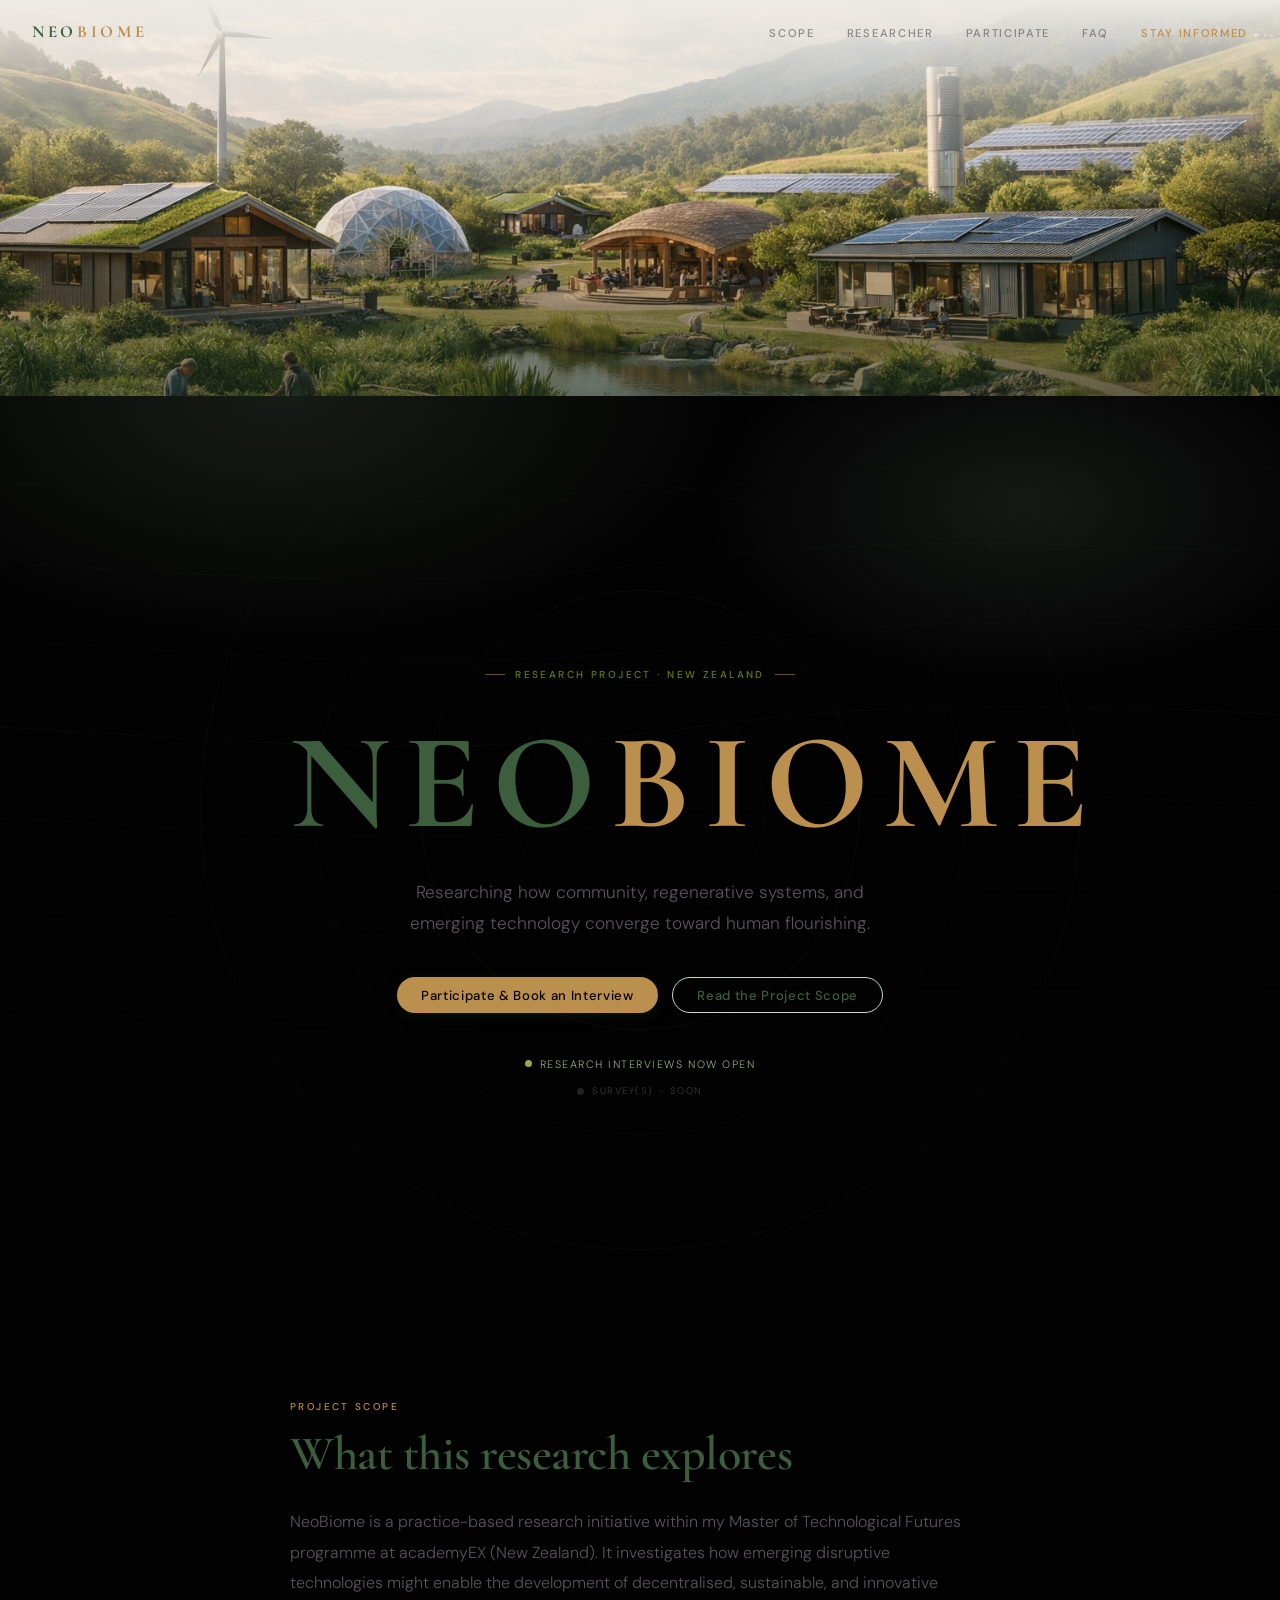
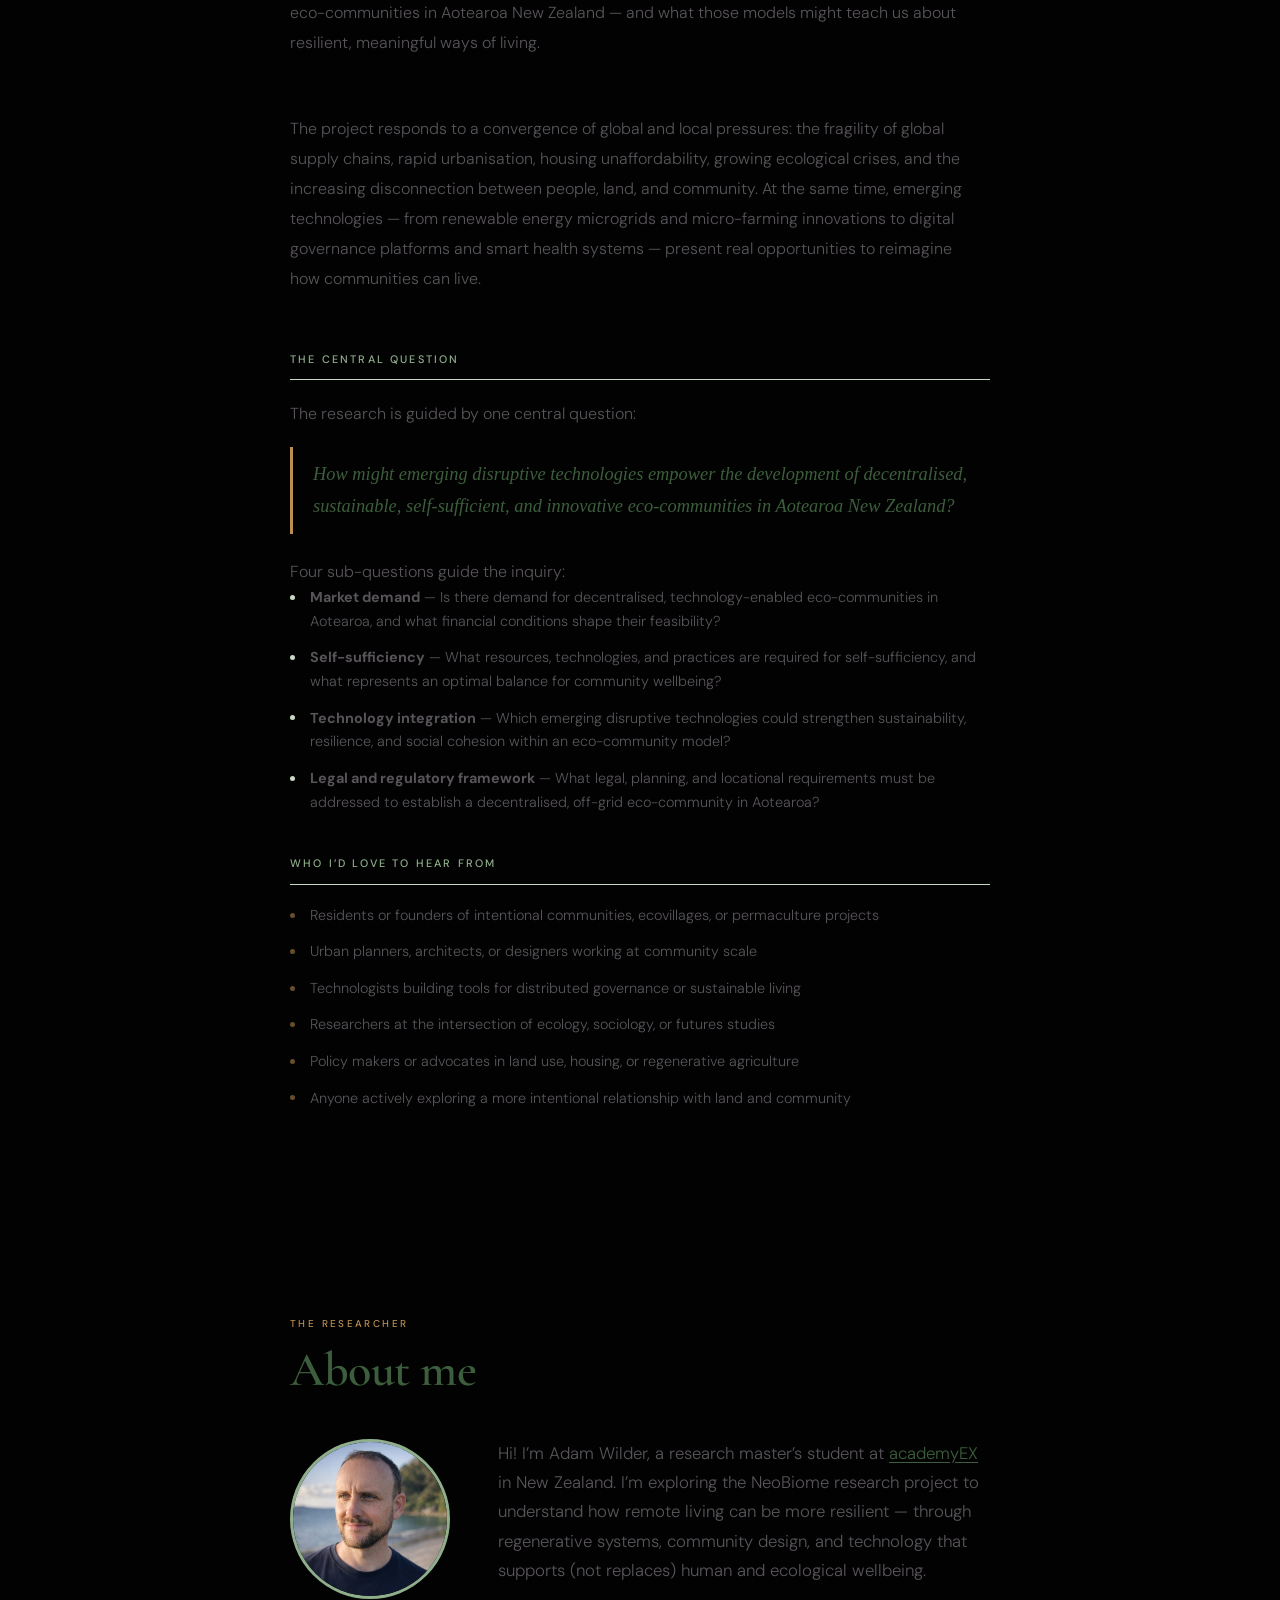
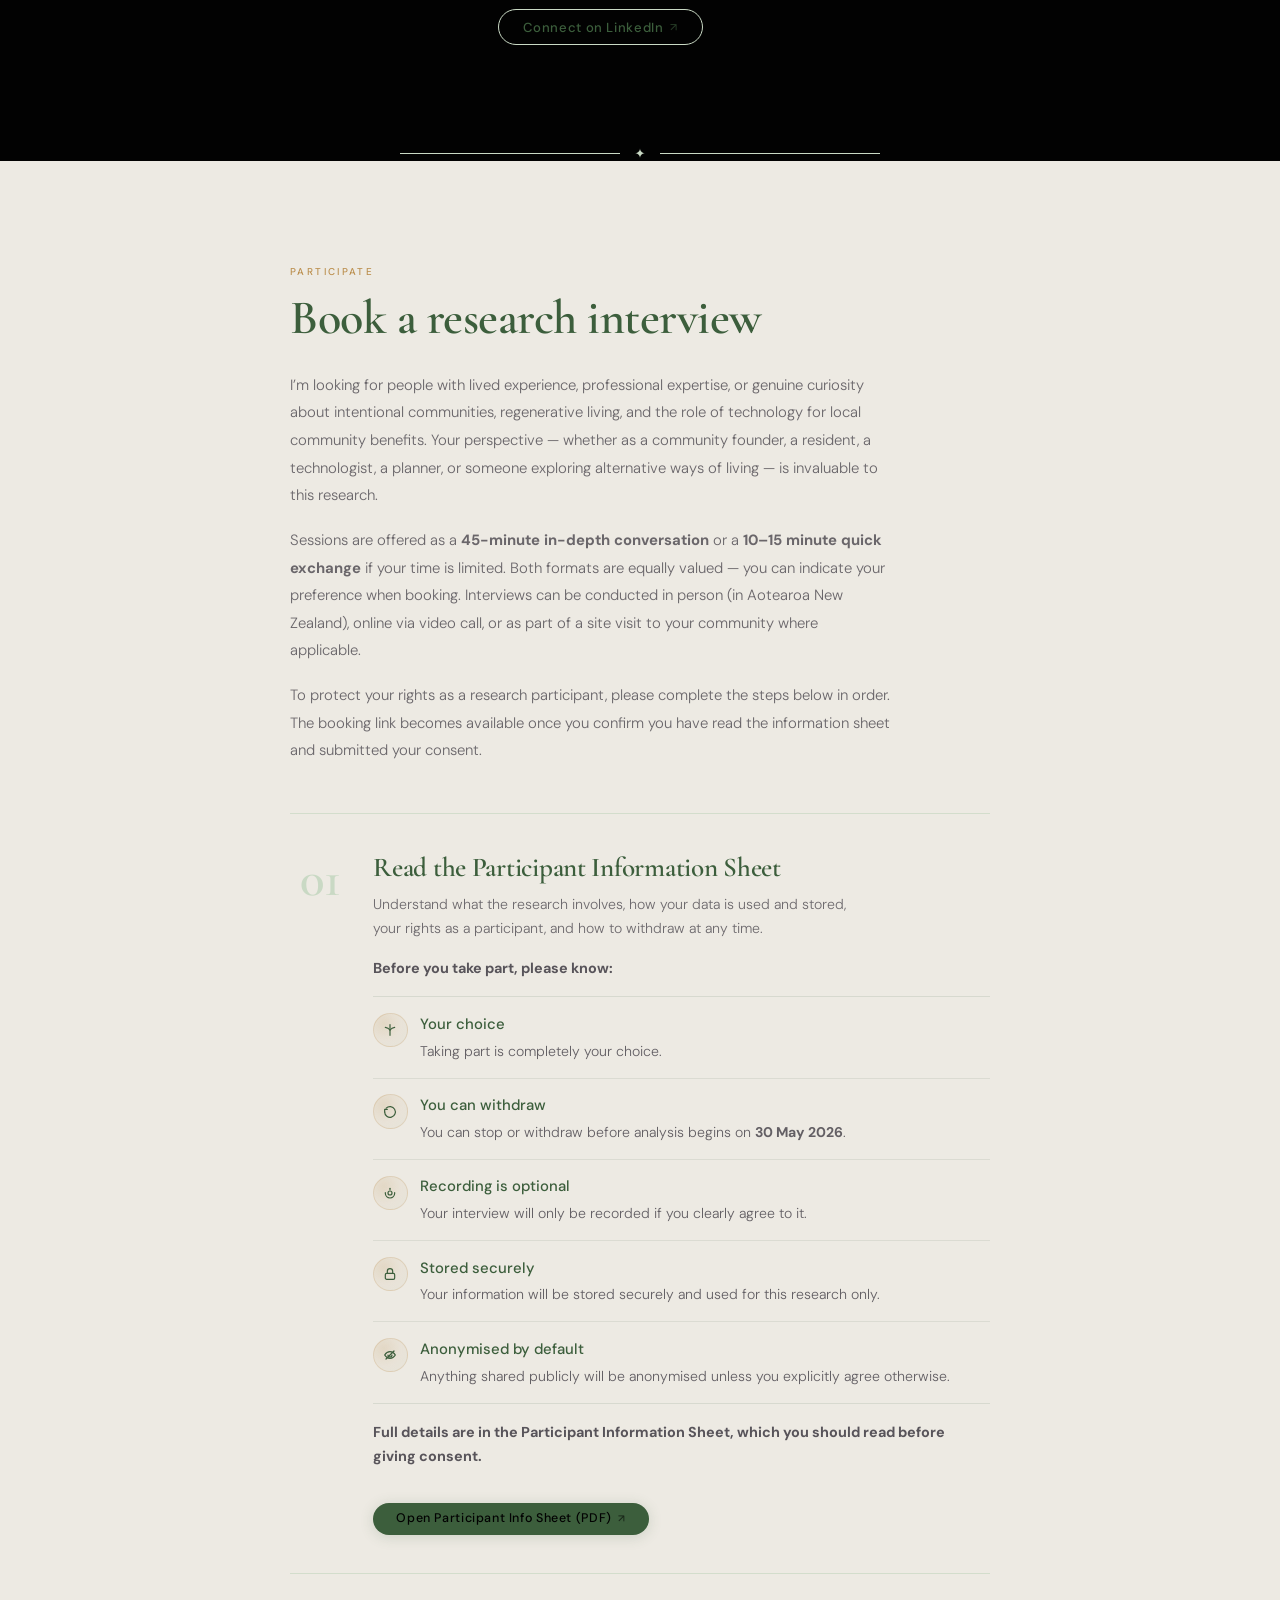
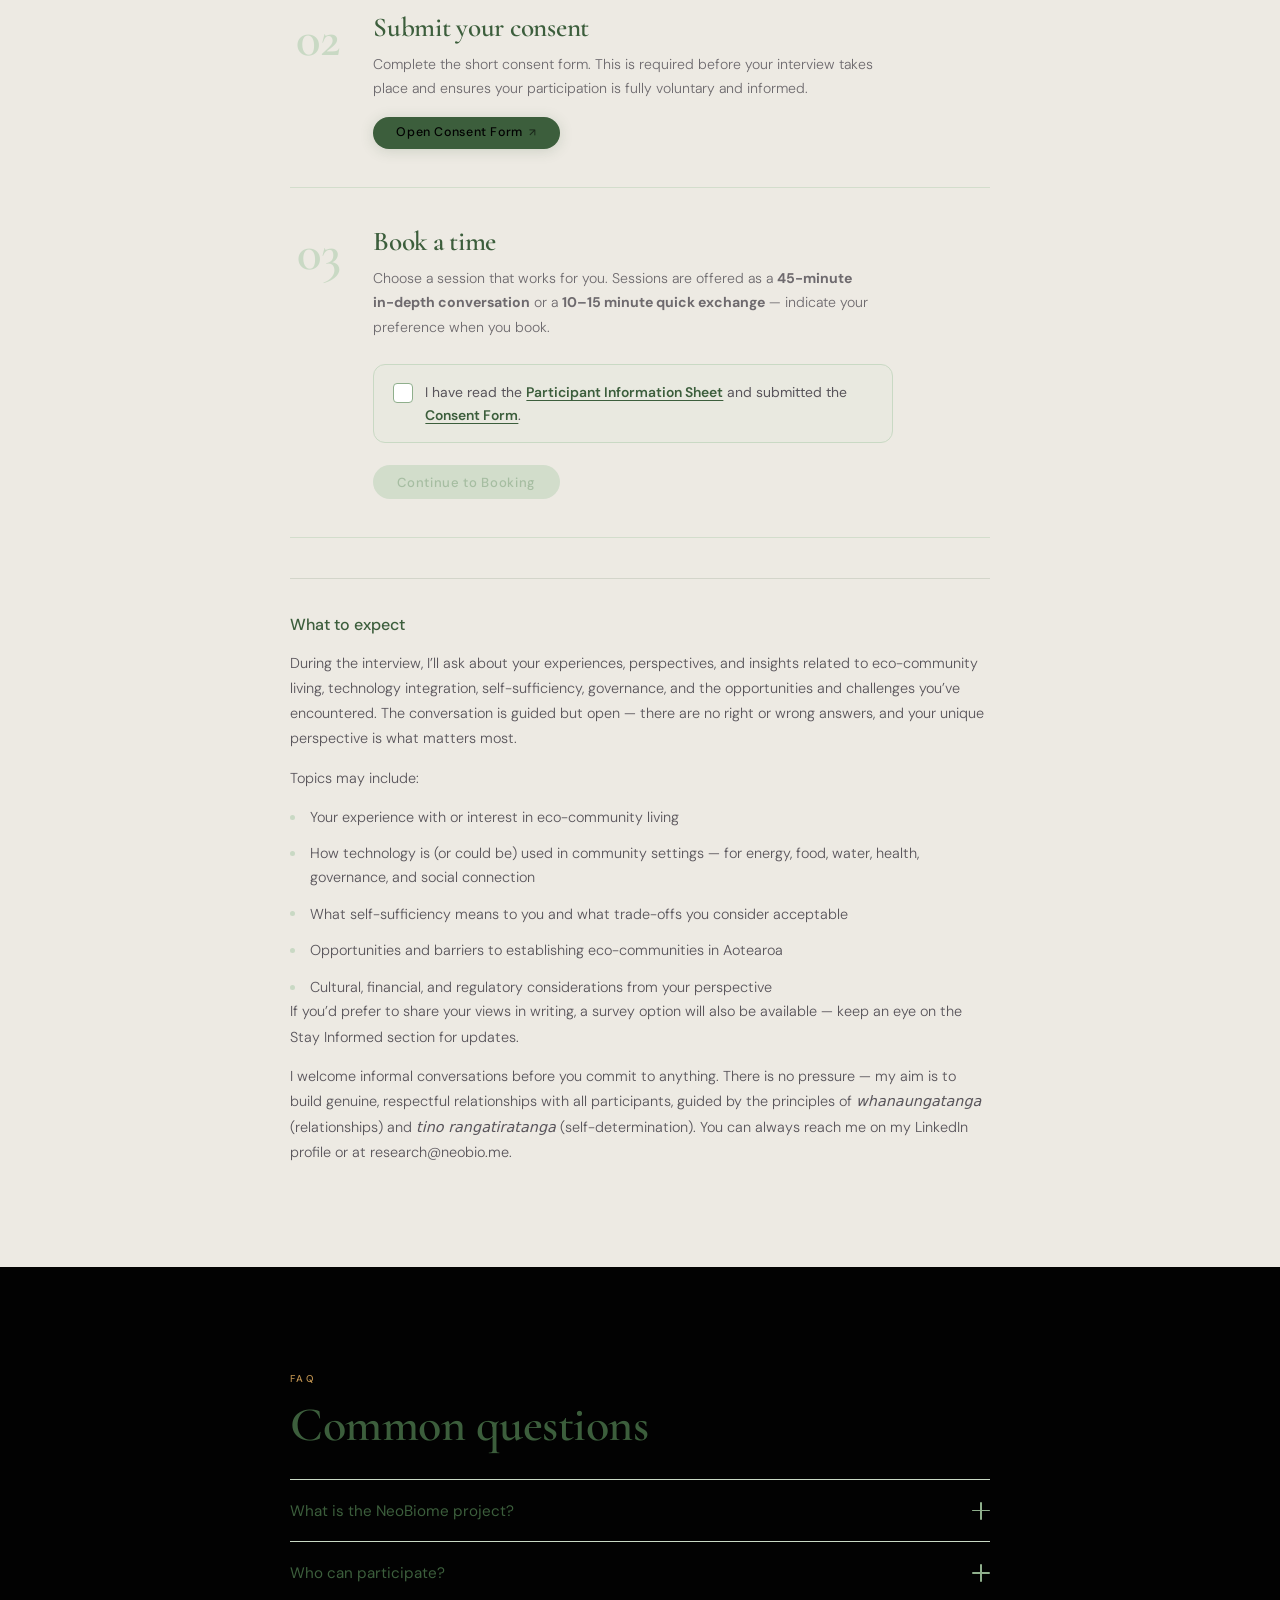
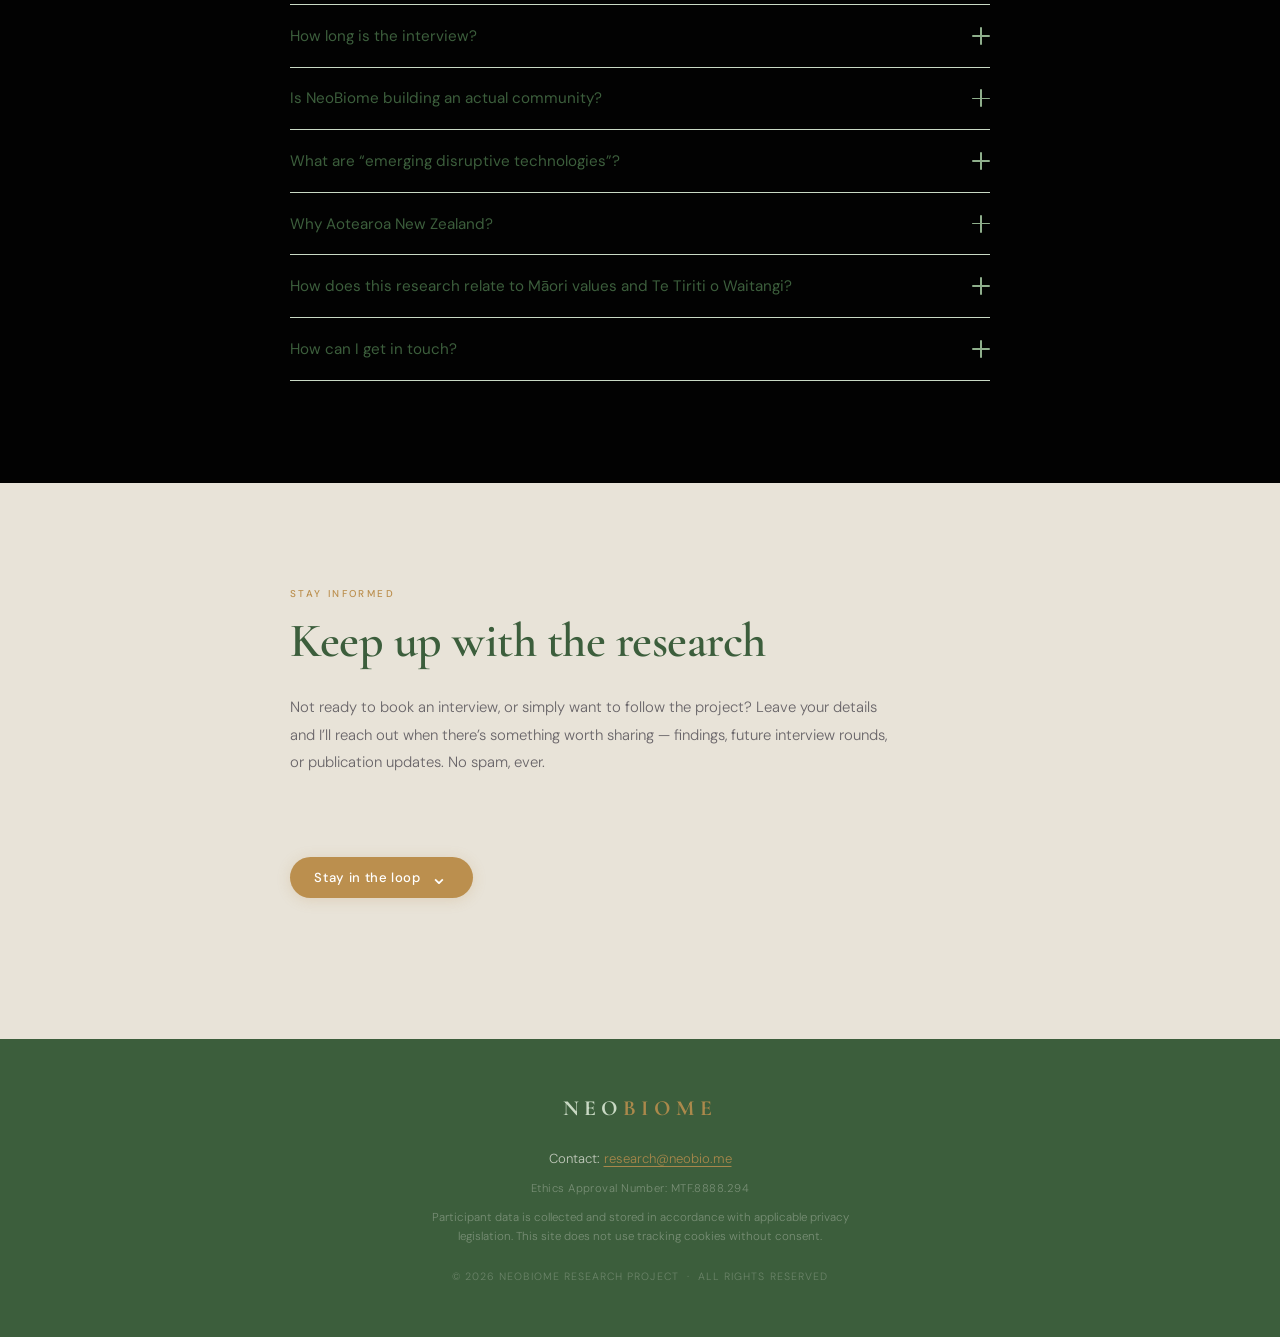
==== commit 05b85f28: "Stay in the loop Form replace" ====
--- a/index.html
+++ b/index.html
@@ -678,95 +678,27 @@
         No spam, ever.
       </p>
 
-      <!-- Toggle button — form is closed by default -->
+      <!-- Toggle button -->
       <button class="btn btn-gold eoi-toggle" id="eoi-toggle" aria-expanded="false" aria-controls="eoi-collapse">
         Stay in the loop
         <span class="eoi-toggle-arrow" aria-hidden="true">&#8964;</span>
       </button>
 
-      <!-- Collapsible form panel -->
+      <!-- Collapsible panel -->
       <div class="eoi-collapse" id="eoi-collapse" aria-hidden="true">
 
-        <form class="eoi-form" id="eoi-form" action="https://api.web3forms.com/submit" method="POST">
-          <input type="hidden" name="access_key" value="03b87c00-3aff-4096-859a-39021b20fe11" />
-
-          <div class="eoi-row">
-            <label class="eoi-label" for="eoi-name">Name <span class="eoi-required" aria-hidden="true">*</span></label>
-            <input class="eoi-input" id="eoi-name" name="name" type="text" required placeholder="Your name" autocomplete="name" />
-          </div>
-
-          <div class="eoi-row">
-            <label class="eoi-label" for="eoi-email">Email <span class="eoi-required" aria-hidden="true">*</span></label>
-            <input class="eoi-input" id="eoi-email" name="email" type="email" required placeholder="you@example.com" autocomplete="email" />
-          </div>
-
-          <div class="eoi-row">
-            <label class="eoi-label" for="eoi-org">Organisation <span class="eoi-optional">optional</span></label>
-            <input class="eoi-input" id="eoi-org" name="organisation" type="text" placeholder="e.g. university, community, company" />
-          </div>
-
-          <div class="eoi-row">
-            <label class="eoi-label" for="eoi-draws">What draws you here <span class="eoi-optional">optional</span></label>
-            <textarea class="eoi-input eoi-textarea" id="eoi-draws" name="draws_you" rows="4" placeholder="Tell me a little about your interest in the project…"></textarea>
-          </div>
-
-          <div class="eoi-row">
-            <span class="eoi-label">Areas of interest <span class="eoi-optional">optional</span></span>
-            <div class="eoi-check-grid">
-              <label class="eoi-check-item">
-                <input type="checkbox" name="interest" value="Eco-villages / Community building" />
-                <span class="eoi-check-box" aria-hidden="true"></span>
-                <span>Eco-villages / Community building</span>
-              </label>
-              <label class="eoi-check-item">
-                <input type="checkbox" name="interest" value="Technology adaptation" />
-                <span class="eoi-check-box" aria-hidden="true"></span>
-                <span>Technology adaptation</span>
-              </label>
-              <label class="eoi-check-item">
-                <input type="checkbox" name="interest" value="Policy / Legal" />
-                <span class="eoi-check-box" aria-hidden="true"></span>
-                <span>Policy / Legal</span>
-              </label>
-              <label class="eoi-check-item">
-                <input type="checkbox" name="interest" value="Housing / Infrastructure" />
-                <span class="eoi-check-box" aria-hidden="true"></span>
-                <span>Housing / Infrastructure</span>
-              </label>
-              <label class="eoi-check-item">
-                <input type="checkbox" name="interest" value="Energy systems" />
-                <span class="eoi-check-box" aria-hidden="true"></span>
-                <span>Energy systems</span>
-              </label>
-              <label class="eoi-check-item">
-                <input type="checkbox" name="interest" value="Food systems" />
-                <span class="eoi-check-box" aria-hidden="true"></span>
-                <span>Food systems</span>
-              </label>
-              <label class="eoi-check-item eoi-check-other">
-                <input type="checkbox" name="interest" value="Other" id="interest-other-check" />
-                <span class="eoi-check-box" aria-hidden="true"></span>
-                <span>Other</span>
-              </label>
-            </div>
-            <input class="eoi-input eoi-other-input" id="interest-other-text" name="interest_other"
-                   type="text" placeholder="Please specify…" hidden />
-          </div>
-
-          <!-- Honeypot — hidden from humans, catches bots -->
-          <input type="checkbox" name="botcheck" style="display:none" tabindex="-1" autocomplete="off" />
-
-          <div class="h-captcha" data-captcha="true"></div>
-
-          <div class="eoi-actions">
-            <button type="submit" class="btn btn-gold" id="eoi-submit">
-              Send my details
-            </button>
-          </div>
-
-          <p class="eoi-status" id="eoi-status" aria-live="polite" hidden></p>
-
-        </form>
+        <div class="eoi-msforms-wrap">
+          <iframe
+            id="eoi-msforms"
+            src="https://forms.office.com/e/MFmJyWk4nh?embed=true"
+            title="Stay in the loop — Microsoft Form"
+            class="eoi-msforms-frame"
+            frameborder="0"
+            marginwidth="0"
+            marginheight="0"
+            allowfullscreen
+          ></iframe>
+        </div>
 
         <p class="eoi-privacy">
           Your details will be used only to send you updates about this research project.
@@ -816,7 +748,7 @@
 
   <script data-goatcounter="https://neobiome.goatcounter.com/count"
           async src="//gc.zgo.at/count.js"></script>
-  <script src="https://web3forms.com/client/script.js" async defer></script>
+
   <script src="script.js"></script>
   <script>
     (function () {
--- a/styles.css
+++ b/styles.css
@@ -19,7 +19,7 @@
   --graphite:    #58545A;
   --moss:        #C9D9C4;
   --gold:        #BB8F4E;
-  --ivory:       #F6F4EF;
+  --ivory:       #020202;
   --ivory-mid:   #EDEAE3;
   --ivory-dark:  #E8E3D8;
 
@@ -864,6 +864,52 @@
   color: var(--sage);
 }
 
+/* ── Microsoft Forms embed (UI comparison) ── */
+.eoi-msforms-badge {
+  display: inline-block;
+  font-size: 0.65rem;
+  font-weight: 600;
+  letter-spacing: 0.05em;
+  text-transform: uppercase;
+  background: #e8a020;
+  color: #fff;
+  padding: 0.15em 0.55em;
+  border-radius: 3px;
+  vertical-align: middle;
+  margin-left: 0.5em;
+}
+
+.eoi-msforms-wrap {
+  width: 100%;
+}
+
+.eoi-msforms-frame {
+  width: 100%;
+  min-height: 900px;
+  border: 1px solid rgba(255,255,255,0.1);
+  border-radius: 6px;
+  background: #fff;
+  display: block;
+}
+
+.eoi-msforms-note {
+  margin-top: 0.75rem;
+  padding: 0.6rem 0.9rem;
+  background: rgba(232,160,32,0.12);
+  border-left: 3px solid #e8a020;
+  border-radius: 4px;
+  font-size: 0.78rem;
+  color: var(--sage);
+}
+
+.eoi-msforms-note code {
+  font-family: monospace;
+  font-size: 0.85em;
+  background: rgba(0,0,0,0.18);
+  padding: 0.05em 0.3em;
+  border-radius: 3px;
+}
+
 /* Gold button variant */
 .btn-gold {
   background: var(--gold);
